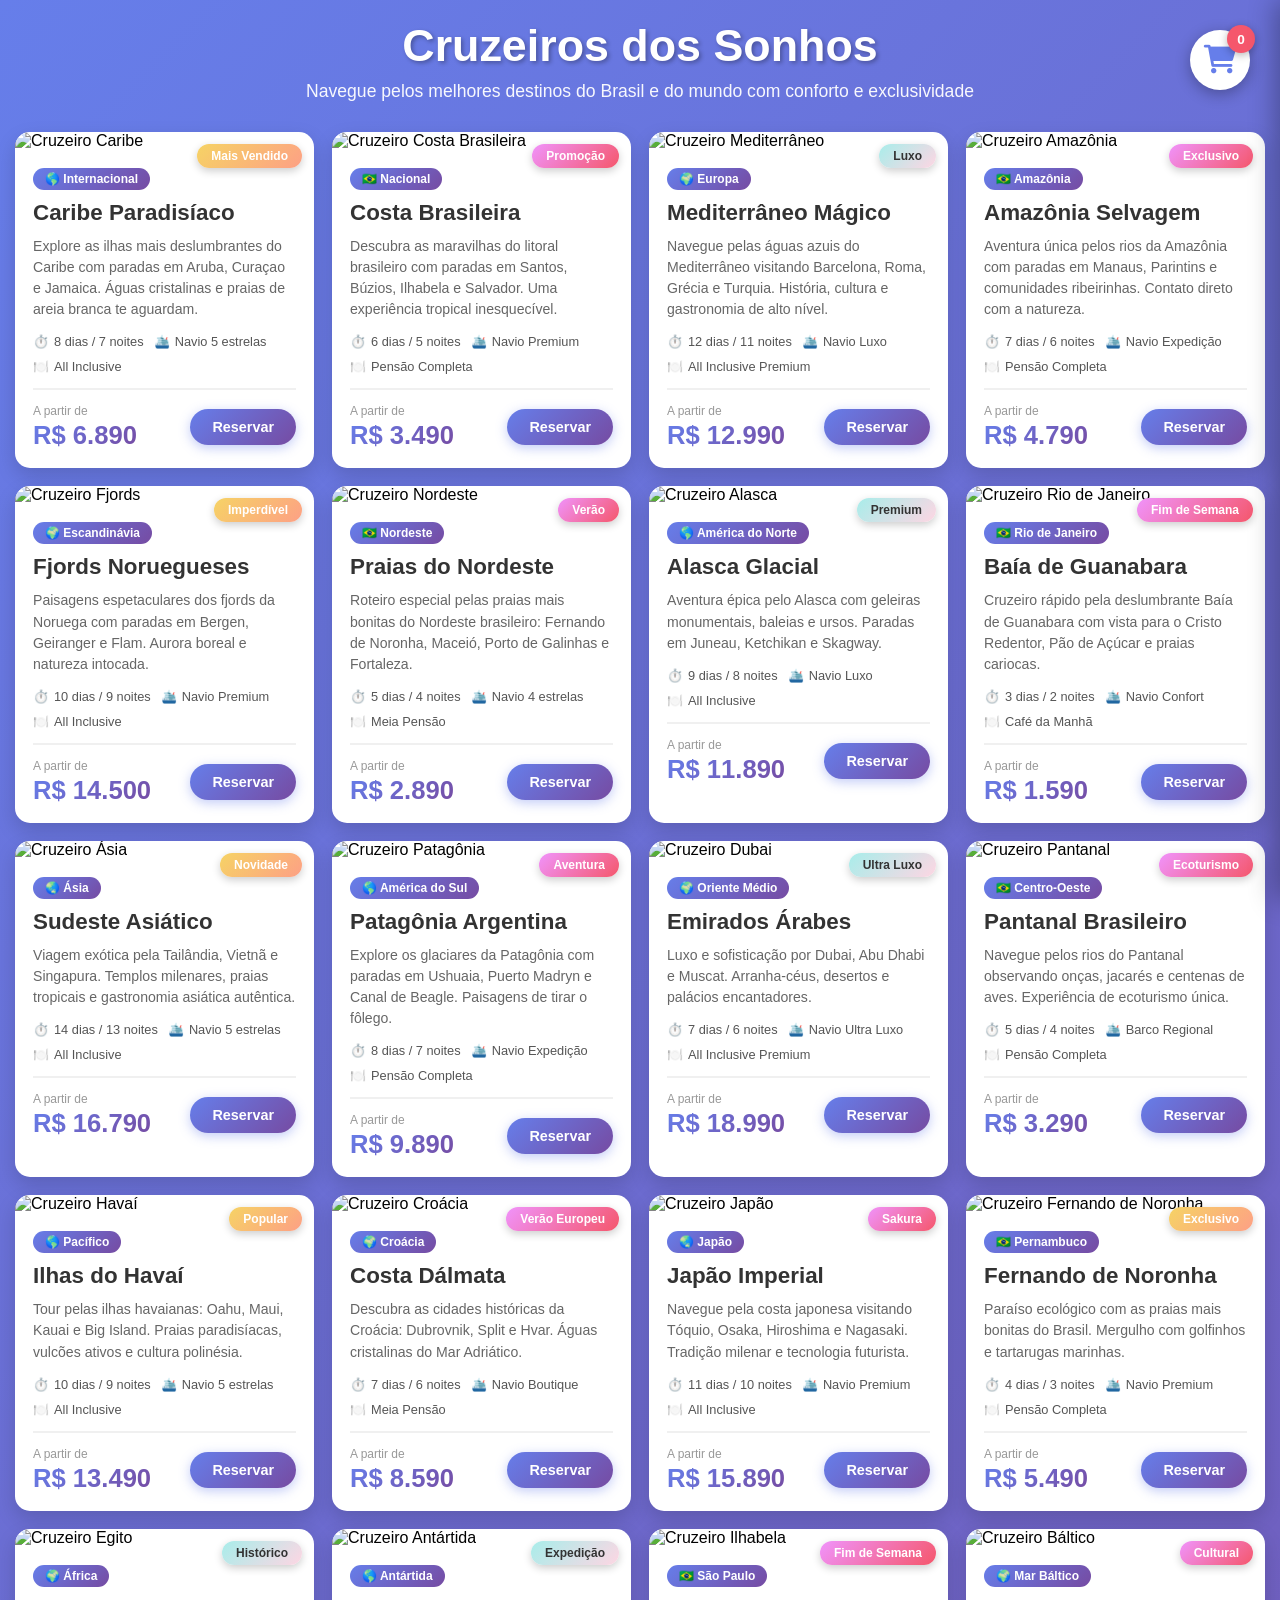
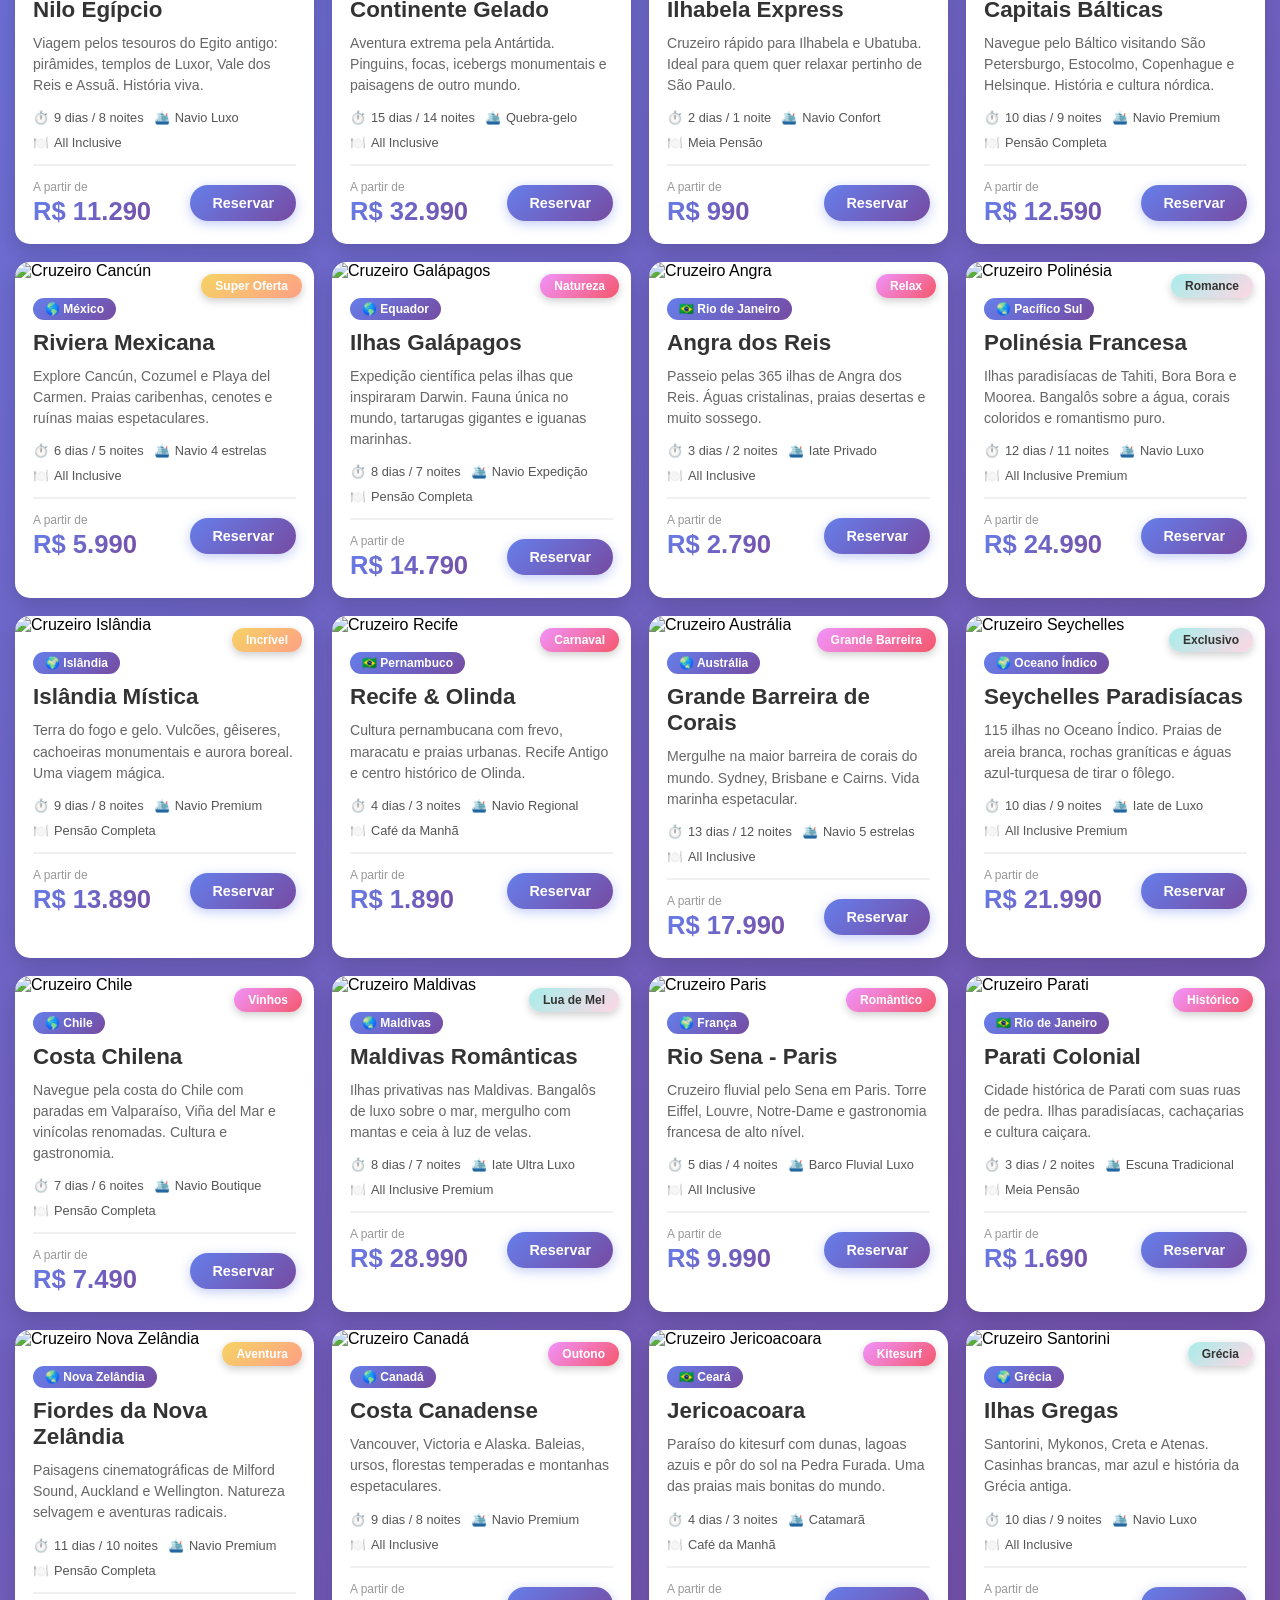
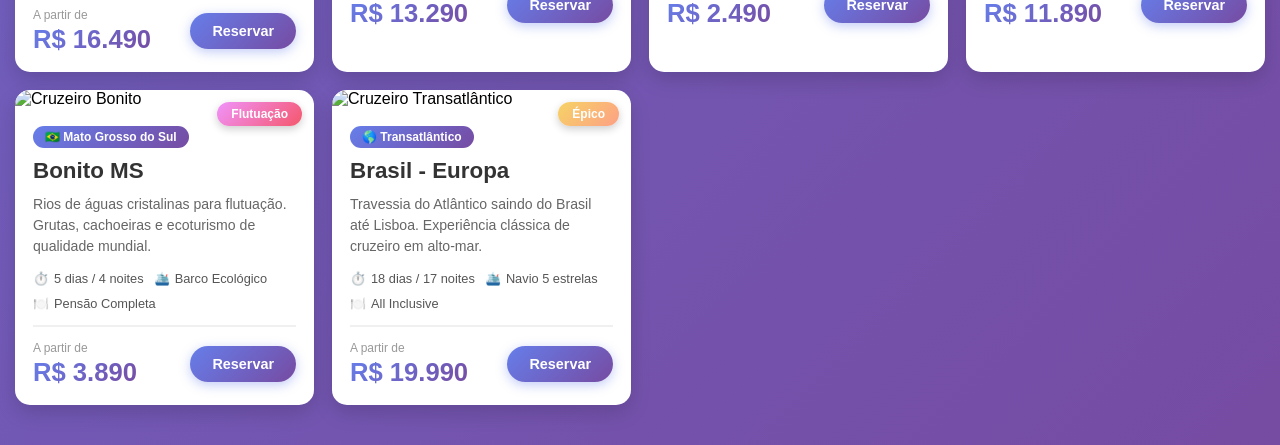
==== cruzeiros.html @ fc92c453 "sub-alguns ajustes" ====
<!DOCTYPE html>
<html lang="pt-br">
<head>
    <meta charset="UTF-8">
    <meta name="viewport" content="width=device-width, initial-scale=1.0">
    <title>Cruzeiros Translatur - Pacotes Turísticos</title>
    <link rel="stylesheet" href="https://cdnjs.cloudflare.com/ajax/libs/font-awesome/6.0.0/css/all.min.css">
    <style>
        * {
            margin: 0;
            padding: 0;
            box-sizing: border-box;
        }

        body {
            font-family: 'Segoe UI', Tahoma, Geneva, Verdana, sans-serif;
            background: linear-gradient(135deg, #667eea 0%, #764ba2 100%);
            min-height: 100vh;
            padding: 20px 15px;
        }

        .container {
            max-width: 1400px;
            margin: 0 auto;
        }

        .cart-button {
            position: fixed;
            top: 30px;
            right: 30px;
            background: white;
            width: 60px;
            height: 60px;
            border-radius: 50%;
            display: flex;
            align-items: center;
            justify-content: center;
            cursor: pointer;
            box-shadow: 0 4px 15px rgba(0,0,0,0.3);
            z-index: 1000;
            transition: transform 0.3s ease, box-shadow 0.3s ease;
        }

        .cart-button:hover {
            transform: scale(1.1);
            box-shadow: 0 6px 20px rgba(0,0,0,0.4);
        }

        .cart-button i {
            font-size: 1.8em;
            color: #667eea;
        }

        .cart-count {
            position: absolute;
            top: -5px;
            right: -5px;
            background: #f5576c;
            color: white;
            width: 28px;
            height: 28px;
            border-radius: 50%;
            display: flex;
            align-items: center;
            justify-content: center;
            font-size: 0.85em;
            font-weight: bold;
            box-shadow: 0 2px 8px rgba(0,0,0,0.3);
        }

        .cart-sidebar {
            position: fixed;
            top: 0;
            right: -450px;
            width: 450px;
            height: 100vh;
            background: white;
            box-shadow: -5px 0 25px rgba(0,0,0,0.3);
            z-index: 1001;
            transition: right 0.4s ease;
            display: flex;
            flex-direction: column;
        }

        .cart-sidebar.active {
            right: 0;
        }

        .cart-header {
            padding: 25px;
            background: linear-gradient(135deg, #667eea 0%, #764ba2 100%);
            color: white;
            display: flex;
            justify-content: space-between;
            align-items: center;
        }

        .cart-header h2 {
            font-size: 1.6em;
        }

        .cart-close {
            background: transparent;
            border: none;
            color: white;
            font-size: 1.8em;
            cursor: pointer;
            transition: transform 0.3s ease;
        }

        .cart-close:hover {
            transform: rotate(90deg);
        }

        .cart-items {
            flex: 1;
            overflow-y: auto;
            padding: 20px;
        }

        .cart-item {
            background: #f8f9fa;
            border-radius: 12px;
            padding: 15px;
            margin-bottom: 15px;
            display: flex;
            gap: 15px;
            position: relative;
        }

        .cart-item-image {
            width: 100px;
            height: 80px;
            border-radius: 8px;
            object-fit: cover;
        }

        .cart-item-info {
            flex: 1;
        }

        .cart-item-title {
            font-size: 1.1em;
            font-weight: 600;
            color: #333;
            margin-bottom: 8px;
        }

        .cart-item-destination {
            font-size: 0.85em;
            color: #667eea;
            margin-bottom: 5px;
        }

        .cart-item-price {
            font-size: 1.2em;
            font-weight: 700;
            color: #667eea;
        }

        .cart-item-remove {
            background: #f5576c;
            border: none;
            color: white;
            width: 36px;
            height: 36px;
            border-radius: 8px;
            cursor: pointer;
            display: flex;
            align-items: center;
            justify-content: center;
            transition: background 0.3s ease;
        }

        .cart-item-remove:hover {
            background: #d43f54;
        }

        .cart-item-remove i {
            font-size: 1.1em;
        }

        .cart-empty {
            text-align: center;
            padding: 60px 20px;
            color: #999;
        }

        .cart-empty i {
            font-size: 4em;
            margin-bottom: 20px;
            color: #ddd;
        }

        .cart-empty p {
            font-size: 1.1em;
        }

        .cart-footer {
            padding: 20px 25px;
            border-top: 2px solid #f0f0f0;
            background: white;
        }

        .cart-total {
            display: flex;
            justify-content: space-between;
            align-items: center;
            margin-bottom: 15px;
            font-size: 1.3em;
        }

        .cart-total-label {
            font-weight: 600;
            color: #333;
        }

        .cart-total-value {
            font-weight: 700;
            color: #667eea;
            font-size: 1.4em;
        }

        .cart-checkout {
            width: 100%;
            background: linear-gradient(135deg, #667eea 0%, #764ba2 100%);
            color: white;
            border: none;
            padding: 15px;
            border-radius: 10px;
            font-size: 1.1em;
            font-weight: 600;
            cursor: pointer;
            transition: transform 0.3s ease, box-shadow 0.3s ease;
        }

        .cart-checkout:hover {
            transform: translateY(-2px);
            box-shadow: 0 6px 20px rgba(102, 126, 234, 0.5);
        }

        .cart-overlay {
            position: fixed;
            top: 0;
            left: 0;
            width: 100%;
            height: 100%;
            background: rgba(0,0,0,0.5);
            z-index: 999;
            display: none;
        }

        .cart-overlay.active {
            display: block;
        }

        .header {
            text-align: center;
            color: white;
            margin-bottom: 30px;
        }

        .header h1 {
            font-size: 2.8em;
            margin-bottom: 10px;
            text-shadow: 2px 2px 4px rgba(0,0,0,0.3);
        }

        .header p {
            font-size: 1.1em;
            opacity: 0.95;
        }

        .packages-grid {
            display: grid;
            grid-template-columns: repeat(auto-fit, minmax(280px, 1fr));
            gap: 18px;
            margin-bottom: 20px;
        }

        .package-card {
            background: white;
            border-radius: 15px;
            overflow: hidden;
            box-shadow: 0 8px 20px rgba(0,0,0,0.15);
            transition: transform 0.4s ease, box-shadow 0.4s ease;
            cursor: pointer;
        }

        .package-card:hover {
            transform: translateY(-8px);
            box-shadow: 0 12px 30px rgba(0,0,0,0.25);
        }

        .package-image {
            width: 100%;
            height: 180px;
            object-fit: cover;
            position: relative;
        }

        .package-badge {
            position: absolute;
            top: 12px;
            right: 12px;
            background: linear-gradient(135deg, #f093fb 0%, #f5576c 100%);
            color: white;
            padding: 5px 14px;
            border-radius: 20px;
            font-weight: bold;
            font-size: 0.75em;
            box-shadow: 0 3px 8px rgba(0,0,0,0.2);
        }

        .package-content {
            padding: 18px;
        }

        .package-destination {
            display: inline-block;
            background: linear-gradient(135deg, #667eea 0%, #764ba2 100%);
            color: white;
            padding: 4px 12px;
            border-radius: 15px;
            font-size: 0.75em;
            font-weight: 600;
            margin-bottom: 10px;
        }

        .package-title {
            font-size: 1.4em;
            color: #333;
            margin-bottom: 10px;
            font-weight: 700;
        }

        .package-description {
            color: #666;
            line-height: 1.5;
            margin-bottom: 14px;
            font-size: 0.88em;
        }

        .package-details {
            display: flex;
            gap: 10px;
            margin-bottom: 14px;
            flex-wrap: wrap;
        }

        .detail-item {
            display: flex;
            align-items: center;
            gap: 5px;
            color: #555;
            font-size: 0.8em;
        }

        .detail-icon {
            width: 16px;
            height: 16px;
            color: #667eea;
        }

        .package-footer {
            display: flex;
            justify-content: space-between;
            align-items: center;
            padding-top: 14px;
            border-top: 2px solid #f0f0f0;
        }

        .package-price {
            display: flex;
            flex-direction: column;
        }

        .price-label {
            font-size: 0.75em;
            color: #999;
            margin-bottom: 3px;
        }

        .price-value {
            font-size: 1.6em;
            font-weight: 700;
            background: linear-gradient(135deg, #667eea 0%, #764ba2 100%);
            -webkit-background-clip: text;
            -webkit-text-fill-color: transparent;
            background-clip: text;
        }

        .btn-reserve {
            background: linear-gradient(135deg, #667eea 0%, #764ba2 100%);
            color: white;
            padding: 10px 22px;
            border: none;
            border-radius: 25px;
            font-size: 0.9em;
            font-weight: 600;
            cursor: pointer;
            transition: transform 0.3s ease, box-shadow 0.3s ease;
            box-shadow: 0 3px 12px rgba(102, 126, 234, 0.4);
        }

        .btn-reserve:hover {
            transform: scale(1.05);
            box-shadow: 0 5px 18px rgba(102, 126, 234, 0.6);
        }

        .featured-badge {
            background: linear-gradient(135deg, #f6d365 0%, #fda085 100%);
        }

        .luxury-badge {
            background: linear-gradient(135deg, #a8edea 0%, #fed6e3 100%);
            color: #333;
        }

        @media (max-width: 768px) {
            .header h1 {
                font-size: 2.5em;
            }

            .packages-grid {
                grid-template-columns: 1fr;
            }

            .package-title {
                font-size: 1.5em;
            }

            .cart-button {
                width: 50px;
                height: 50px;
                top: 20px;
                right: 20px;
            }

            .cart-button i {
                font-size: 1.5em;
            }

            .cart-count {
                width: 24px;
                height: 24px;
                font-size: 0.75em;
            }

            .cart-sidebar {
                width: 100%;
                right: -100%;
            }
        }
    </style>
</head>
<body>
    <div class="cart-overlay" id="cartOverlay"></div>

    <div class="cart-button" id="cartButton">
        <i class="fas fa-shopping-cart"></i>
        <span class="cart-count" id="cartCount">0</span>
    </div>

    <div class="cart-sidebar" id="cartSidebar">
        <div class="cart-header">
            <h2>Meu Carrinho</h2>
            <button class="cart-close" id="cartClose">
                <i class="fas fa-times"></i>
            </button>
        </div>
        <div class="cart-items" id="cartItems">
            <div class="cart-empty">
                <i class="fas fa-shopping-cart"></i>
                <p>Seu carrinho está vazio</p>
            </div>
        </div>
        <div class="cart-footer" id="cartFooter" style="display: none;">
            <div class="cart-total">
                <span class="cart-total-label">Total:</span>
                <span class="cart-total-value" id="cartTotal">R$ 0,00</span>
            </div>
            <button class="cart-checkout">Finalizar Reserva</button>
        </div>
    </div>

    <div class="container">
        <div class="header">
            <h1>Cruzeiros dos Sonhos</h1>
            <p>Navegue pelos melhores destinos do Brasil e do mundo com conforto e exclusividade</p>
        </div>

        <div class="packages-grid" id="packagesGrid">
            <div class="package-card">
                <div style="position: relative;">
                    <img src="https://images.unsplash.com/photo-1544551763-46a013bb70d5?w=800&h=600&fit=crop&q=80" alt="Cruzeiro Caribe" class="package-image">
                    <span class="package-badge featured-badge">Mais Vendido</span>
                </div>
                <div class="package-content">
                    <span class="package-destination">🌎 Internacional</span>
                    <h3 class="package-title">Caribe Paradisíaco</h3>
                    <p class="package-description">Explore as ilhas mais deslumbrantes do Caribe com paradas em Aruba, Curaçao e Jamaica. Águas cristalinas e praias de areia branca te aguardam.</p>
                    <div class="package-details">
                        <div class="detail-item">
                            <span>⏱️</span>
                            <span>8 dias / 7 noites</span>
                        </div>
                        <div class="detail-item">
                            <span>🛳️</span>
                            <span>Navio 5 estrelas</span>
                        </div>
                        <div class="detail-item">
                            <span>🍽️</span>
                            <span>All Inclusive</span>
                        </div>
                    </div>
                    <div class="package-footer">
                        <div class="package-price">
                            <span class="price-label">A partir de</span>
                            <span class="price-value">R$ 6.890</span>
                        </div>
                        <button class="btn-reserve" data-title="Caribe Paradisíaco" data-destination="🌎 Internacional" data-price="6890" data-image="https://images.unsplash.com/photo-1544551763-46a013bb70d5?w=800&h=600&fit=crop&q=80">Reservar</button>
                    </div>
                </div>
            </div>

            <div class="package-card">
                <div style="position: relative;">
                    <img src="https://images.unsplash.com/photo-1483683804023-6ccdb62f86ef?w=800&h=600&fit=crop&q=80" alt="Cruzeiro Costa Brasileira" class="package-image">
                    <span class="package-badge">Promoção</span>
                </div>
                <div class="package-content">
                    <span class="package-destination">🇧🇷 Nacional</span>
                    <h3 class="package-title">Costa Brasileira</h3>
                    <p class="package-description">Descubra as maravilhas do litoral brasileiro com paradas em Santos, Búzios, Ilhabela e Salvador. Uma experiência tropical inesquecível.</p>
                    <div class="package-details">
                        <div class="detail-item">
                            <span>⏱️</span>
                            <span>6 dias / 5 noites</span>
                        </div>
                        <div class="detail-item">
                            <span>🛳️</span>
                            <span>Navio Premium</span>
                        </div>
                        <div class="detail-item">
                            <span>🍽️</span>
                            <span>Pensão Completa</span>
                        </div>
                    </div>
                    <div class="package-footer">
                        <div class="package-price">
                            <span class="price-label">A partir de</span>
                            <span class="price-value">R$ 3.490</span>
                        </div>
                        <button class="btn-reserve" data-title="Caribe Paradisíaco" data-destination="🌎 Internacional" data-price="6890" data-image="https://images.unsplash.com/photo-1544551763-46a013bb70d5?w=800&h=600&fit=crop&q=80">Reservar</button>
                    </div>
                </div>
            </div>

            <div class="package-card">
                <div style="position: relative;">
                    <img src="https://images.unsplash.com/photo-1530521954074-e64f6810b32d?w=800&h=600&fit=crop&q=80" alt="Cruzeiro Mediterrâneo" class="package-image">
                    <span class="package-badge luxury-badge">Luxo</span>
                </div>
                <div class="package-content">
                    <span class="package-destination">🌍 Europa</span>
                    <h3 class="package-title">Mediterrâneo Mágico</h3>
                    <p class="package-description">Navegue pelas águas azuis do Mediterrâneo visitando Barcelona, Roma, Grécia e Turquia. História, cultura e gastronomia de alto nível.</p>
                    <div class="package-details">
                        <div class="detail-item">
                            <span>⏱️</span>
                            <span>12 dias / 11 noites</span>
                        </div>
                        <div class="detail-item">
                            <span>🛳️</span>
                            <span>Navio Luxo</span>
                        </div>
                        <div class="detail-item">
                            <span>🍽️</span>
                            <span>All Inclusive Premium</span>
                        </div>
                    </div>
                    <div class="package-footer">
                        <div class="package-price">
                            <span class="price-label">A partir de</span>
                            <span class="price-value">R$ 12.990</span>
                        </div>
                        <button class="btn-reserve" data-title="Caribe Paradisíaco" data-destination="🌎 Internacional" data-price="6890" data-image="https://images.unsplash.com/photo-1544551763-46a013bb70d5?w=800&h=600&fit=crop&q=80">Reservar</button>
                    </div>
                </div>
            </div>

            <div class="package-card">
                <div style="position: relative;">
                    <img src="https://images.unsplash.com/photo-1516026672322-bc52d61a55d5?w=800&h=600&fit=crop&q=80" alt="Cruzeiro Amazônia" class="package-image">
                    <span class="package-badge">Exclusivo</span>
                </div>
                <div class="package-content">
                    <span class="package-destination">🇧🇷 Amazônia</span>
                    <h3 class="package-title">Amazônia Selvagem</h3>
                    <p class="package-description">Aventura única pelos rios da Amazônia com paradas em Manaus, Parintins e comunidades ribeirinhas. Contato direto com a natureza.</p>
                    <div class="package-details">
                        <div class="detail-item">
                            <span>⏱️</span>
                            <span>7 dias / 6 noites</span>
                        </div>
                        <div class="detail-item">
                            <span>🛳️</span>
                            <span>Navio Expedição</span>
                        </div>
                        <div class="detail-item">
                            <span>🍽️</span>
                            <span>Pensão Completa</span>
                        </div>
                    </div>
                    <div class="package-footer">
                        <div class="package-price">
                            <span class="price-label">A partir de</span>
                            <span class="price-value">R$ 4.790</span>
                        </div>
                        <button class="btn-reserve" data-title="Caribe Paradisíaco" data-destination="🌎 Internacional" data-price="6890" data-image="https://images.unsplash.com/photo-1544551763-46a013bb70d5?w=800&h=600&fit=crop&q=80">Reservar</button>
                    </div>
                </div>
            </div>

            <div class="package-card">
                <div style="position: relative;">
                    <img src="https://images.unsplash.com/photo-1513519107127-1bed33748e4c?w=800&h=600&fit=crop&q=80" alt="Cruzeiro Fjords" class="package-image">
                    <span class="package-badge featured-badge">Imperdível</span>
                </div>
                <div class="package-content">
                    <span class="package-destination">🌍 Escandinávia</span>
                    <h3 class="package-title">Fjords Noruegueses</h3>
                    <p class="package-description">Paisagens espetaculares dos fjords da Noruega com paradas em Bergen, Geiranger e Flam. Aurora boreal e natureza intocada.</p>
                    <div class="package-details">
                        <div class="detail-item">
                            <span>⏱️</span>
                            <span>10 dias / 9 noites</span>
                        </div>
                        <div class="detail-item">
                            <span>🛳️</span>
                            <span>Navio Premium</span>
                        </div>
                        <div class="detail-item">
                            <span>🍽️</span>
                            <span>All Inclusive</span>
                        </div>
                    </div>
                    <div class="package-footer">
                        <div class="package-price">
                            <span class="price-label">A partir de</span>
                            <span class="price-value">R$ 14.500</span>
                        </div>
                        <button class="btn-reserve" data-title="Caribe Paradisíaco" data-destination="🌎 Internacional" data-price="6890" data-image="https://images.unsplash.com/photo-1544551763-46a013bb70d5?w=800&h=600&fit=crop&q=80">Reservar</button>
                    </div>
                </div>
            </div>

            <div class="package-card">
                <div style="position: relative;">
                    <img src="https://images.unsplash.com/photo-1559827260-dc66d52bef19?w=800&h=600&fit=crop&q=80" alt="Cruzeiro Nordeste" class="package-image">
                    <span class="package-badge">Verão</span>
                </div>
                <div class="package-content">
                    <span class="package-destination">🇧🇷 Nordeste</span>
                    <h3 class="package-title">Praias do Nordeste</h3>
                    <p class="package-description">Roteiro especial pelas praias mais bonitas do Nordeste brasileiro: Fernando de Noronha, Maceió, Porto de Galinhas e Fortaleza.</p>
                    <div class="package-details">
                        <div class="detail-item">
                            <span>⏱️</span>
                            <span>5 dias / 4 noites</span>
                        </div>
                        <div class="detail-item">
                            <span>🛳️</span>
                            <span>Navio 4 estrelas</span>
                        </div>
                        <div class="detail-item">
                            <span>🍽️</span>
                            <span>Meia Pensão</span>
                        </div>
                    </div>
                    <div class="package-footer">
                        <div class="package-price">
                            <span class="price-label">A partir de</span>
                            <span class="price-value">R$ 2.890</span>
                        </div>
                        <button class="btn-reserve" data-title="Caribe Paradisíaco" data-destination="🌎 Internacional" data-price="6890" data-image="https://images.unsplash.com/photo-1544551763-46a013bb70d5?w=800&h=600&fit=crop&q=80">Reservar</button>
                    </div>
                </div>
            </div>

            <div class="package-card">
                <div style="position: relative;">
                    <img src="https://images.unsplash.com/photo-1506905925346-21bda4d32df4?w=800&h=600&fit=crop&q=80" alt="Cruzeiro Alasca" class="package-image">
                    <span class="package-badge luxury-badge">Premium</span>
                </div>
                <div class="package-content">
                    <span class="package-destination">🌎 América do Norte</span>
                    <h3 class="package-title">Alasca Glacial</h3>
                    <p class="package-description">Aventura épica pelo Alasca com geleiras monumentais, baleias e ursos. Paradas em Juneau, Ketchikan e Skagway.</p>
                    <div class="package-details">
                        <div class="detail-item">
                            <span>⏱️</span>
                            <span>9 dias / 8 noites</span>
                        </div>
                        <div class="detail-item">
                            <span>🛳️</span>
                            <span>Navio Luxo</span>
                        </div>
                        <div class="detail-item">
                            <span>🍽️</span>
                            <span>All Inclusive</span>
                        </div>
                    </div>
                    <div class="package-footer">
                        <div class="package-price">
                            <span class="price-label">A partir de</span>
                            <span class="price-value">R$ 11.890</span>
                        </div>
                        <button class="btn-reserve" data-title="Caribe Paradisíaco" data-destination="🌎 Internacional" data-price="6890" data-image="https://images.unsplash.com/photo-1544551763-46a013bb70d5?w=800&h=600&fit=crop&q=80">Reservar</button>
                    </div>
                </div>
            </div>

            <div class="package-card">
                <div style="position: relative;">
                    <img src="https://images.unsplash.com/photo-1483729558449-99ef09a8c325?w=800&h=600&fit=crop&q=80" alt="Cruzeiro Rio de Janeiro" class="package-image">
                    <span class="package-badge">Fim de Semana</span>
                </div>
                <div class="package-content">
                    <span class="package-destination">🇧🇷 Rio de Janeiro</span>
                    <h3 class="package-title">Baía de Guanabara</h3>
                    <p class="package-description">Cruzeiro rápido pela deslumbrante Baía de Guanabara com vista para o Cristo Redentor, Pão de Açúcar e praias cariocas.</p>
                    <div class="package-details">
                        <div class="detail-item">
                            <span>⏱️</span>
                            <span>3 dias / 2 noites</span>
                        </div>
                        <div class="detail-item">
                            <span>🛳️</span>
                            <span>Navio Confort</span>
                        </div>
                        <div class="detail-item">
                            <span>🍽️</span>
                            <span>Café da Manhã</span>
                        </div>
                    </div>
                    <div class="package-footer">
                        <div class="package-price">
                            <span class="price-label">A partir de</span>
                            <span class="price-value">R$ 1.590</span>
                        </div>
                        <button class="btn-reserve" data-title="Caribe Paradisíaco" data-destination="🌎 Internacional" data-price="6890" data-image="https://images.unsplash.com/photo-1544551763-46a013bb70d5?w=800&h=600&fit=crop&q=80">Reservar</button>
                    </div>
                </div>
            </div>

            <div class="package-card">
                <div style="position: relative;">
                    <img src="https://images.unsplash.com/photo-1552465011-b4e21bf6e79a?w=800&h=600&fit=crop&q=80" alt="Cruzeiro Ásia" class="package-image">
                    <span class="package-badge featured-badge">Novidade</span>
                </div>
                <div class="package-content">
                    <span class="package-destination">🌏 Ásia</span>
                    <h3 class="package-title">Sudeste Asiático</h3>
                    <p class="package-description">Viagem exótica pela Tailândia, Vietnã e Singapura. Templos milenares, praias tropicais e gastronomia asiática autêntica.</p>
                    <div class="package-details">
                        <div class="detail-item">
                            <span>⏱️</span>
                            <span>14 dias / 13 noites</span>
                        </div>
                        <div class="detail-item">
                            <span>🛳️</span>
                            <span>Navio 5 estrelas</span>
                        </div>
                        <div class="detail-item">
                            <span>🍽️</span>
                            <span>All Inclusive</span>
                        </div>
                    </div>
                    <div class="package-footer">
                        <div class="package-price">
                            <span class="price-label">A partir de</span>
                            <span class="price-value">R$ 16.790</span>
                        </div>
                        <button class="btn-reserve" data-title="Caribe Paradisíaco" data-destination="🌎 Internacional" data-price="6890" data-image="https://images.unsplash.com/photo-1544551763-46a013bb70d5?w=800&h=600&fit=crop&q=80">Reservar</button>
                    </div>
                </div>
            </div>

            <div class="package-card">
                <div style="position: relative;">
                    <img src="https://images.unsplash.com/photo-1506905925346-21bda4d32df4?w=800&h=600&fit=crop&q=80" alt="Cruzeiro Patagônia" class="package-image">
                    <span class="package-badge">Aventura</span>
                </div>
                <div class="package-content">
                    <span class="package-destination">🌎 América do Sul</span>
                    <h3 class="package-title">Patagônia Argentina</h3>
                    <p class="package-description">Explore os glaciares da Patagônia com paradas em Ushuaia, Puerto Madryn e Canal de Beagle. Paisagens de tirar o fôlego.</p>
                    <div class="package-details">
                        <div class="detail-item">
                            <span>⏱️</span>
                            <span>8 dias / 7 noites</span>
                        </div>
                        <div class="detail-item">
                            <span>🛳️</span>
                            <span>Navio Expedição</span>
                        </div>
                        <div class="detail-item">
                            <span>🍽️</span>
                            <span>Pensão Completa</span>
                        </div>
                    </div>
                    <div class="package-footer">
                        <div class="package-price">
                            <span class="price-label">A partir de</span>
                            <span class="price-value">R$ 9.890</span>
                        </div>
                        <button class="btn-reserve" data-title="Caribe Paradisíaco" data-destination="🌎 Internacional" data-price="6890" data-image="https://images.unsplash.com/photo-1544551763-46a013bb70d5?w=800&h=600&fit=crop&q=80">Reservar</button>
                    </div>
                </div>
            </div>

            <div class="package-card">
                <div style="position: relative;">
                    <img src="https://images.unsplash.com/photo-1566073771259-6a8506099945?w=800&h=600&fit=crop&q=80" alt="Cruzeiro Dubai" class="package-image">
                    <span class="package-badge luxury-badge">Ultra Luxo</span>
                </div>
                <div class="package-content">
                    <span class="package-destination">🌍 Oriente Médio</span>
                    <h3 class="package-title">Emirados Árabes</h3>
                    <p class="package-description">Luxo e sofisticação por Dubai, Abu Dhabi e Muscat. Arranha-céus, desertos e palácios encantadores.</p>
                    <div class="package-details">
                        <div class="detail-item">
                            <span>⏱️</span>
                            <span>7 dias / 6 noites</span>
                        </div>
                        <div class="detail-item">
                            <span>🛳️</span>
                            <span>Navio Ultra Luxo</span>
                        </div>
                        <div class="detail-item">
                            <span>🍽️</span>
                            <span>All Inclusive Premium</span>
                        </div>
                    </div>
                    <div class="package-footer">
                        <div class="package-price">
                            <span class="price-label">A partir de</span>
                            <span class="price-value">R$ 18.990</span>
                        </div>
                        <button class="btn-reserve" data-title="Caribe Paradisíaco" data-destination="🌎 Internacional" data-price="6890" data-image="https://images.unsplash.com/photo-1544551763-46a013bb70d5?w=800&h=600&fit=crop&q=80">Reservar</button>
                    </div>
                </div>
            </div>

            <div class="package-card">
                <div style="position: relative;">
                    <img src="https://images.unsplash.com/photo-1551244072-5d12893278ab?w=800&h=600&fit=crop&q=80" alt="Cruzeiro Pantanal" class="package-image">
                    <span class="package-badge">Ecoturismo</span>
                </div>
                <div class="package-content">
                    <span class="package-destination">🇧🇷 Centro-Oeste</span>
                    <h3 class="package-title">Pantanal Brasileiro</h3>
                    <p class="package-description">Navegue pelos rios do Pantanal observando onças, jacarés e centenas de aves. Experiência de ecoturismo única.</p>
                    <div class="package-details">
                        <div class="detail-item">
                            <span>⏱️</span>
                            <span>5 dias / 4 noites</span>
                        </div>
                        <div class="detail-item">
                            <span>🛳️</span>
                            <span>Barco Regional</span>
                        </div>
                        <div class="detail-item">
                            <span>🍽️</span>
                            <span>Pensão Completa</span>
                        </div>
                    </div>
                    <div class="package-footer">
                        <div class="package-price">
                            <span class="price-label">A partir de</span>
                            <span class="price-value">R$ 3.290</span>
                        </div>
                        <button class="btn-reserve" data-title="Caribe Paradisíaco" data-destination="🌎 Internacional" data-price="6890" data-image="https://images.unsplash.com/photo-1544551763-46a013bb70d5?w=800&h=600&fit=crop&q=80">Reservar</button>
                    </div>
                </div>
            </div>

            <div class="package-card">
                <div style="position: relative;">
                    <img src="https://images.unsplash.com/photo-1539635278303-d4002c07eae3?w=800&h=600&fit=crop&q=80" alt="Cruzeiro Havaí" class="package-image">
                    <span class="package-badge featured-badge">Popular</span>
                </div>
                <div class="package-content">
                    <span class="package-destination">🌎 Pacífico</span>
                    <h3 class="package-title">Ilhas do Havaí</h3>
                    <p class="package-description">Tour pelas ilhas havaianas: Oahu, Maui, Kauai e Big Island. Praias paradisíacas, vulcões ativos e cultura polinésia.</p>
                    <div class="package-details">
                        <div class="detail-item">
                            <span>⏱️</span>
                            <span>10 dias / 9 noites</span>
                        </div>
                        <div class="detail-item">
                            <span>🛳️</span>
                            <span>Navio 5 estrelas</span>
                        </div>
                        <div class="detail-item">
                            <span>🍽️</span>
                            <span>All Inclusive</span>
                        </div>
                    </div>
                    <div class="package-footer">
                        <div class="package-price">
                            <span class="price-label">A partir de</span>
                            <span class="price-value">R$ 13.490</span>
                        </div>
                        <button class="btn-reserve" data-title="Caribe Paradisíaco" data-destination="🌎 Internacional" data-price="6890" data-image="https://images.unsplash.com/photo-1544551763-46a013bb70d5?w=800&h=600&fit=crop&q=80">Reservar</button>
                    </div>
                </div>
            </div>

            <div class="package-card">
                <div style="position: relative;">
                    <img src="https://images.unsplash.com/photo-1549144511-f099e773c147?w=800&h=600&fit=crop&q=80" alt="Cruzeiro Croácia" class="package-image">
                    <span class="package-badge">Verão Europeu</span>
                </div>
                <div class="package-content">
                    <span class="package-destination">🌍 Croácia</span>
                    <h3 class="package-title">Costa Dálmata</h3>
                    <p class="package-description">Descubra as cidades históricas da Croácia: Dubrovnik, Split e Hvar. Águas cristalinas do Mar Adriático.</p>
                    <div class="package-details">
                        <div class="detail-item">
                            <span>⏱️</span>
                            <span>7 dias / 6 noites</span>
                        </div>
                        <div class="detail-item">
                            <span>🛳️</span>
                            <span>Navio Boutique</span>
                        </div>
                        <div class="detail-item">
                            <span>🍽️</span>
                            <span>Meia Pensão</span>
                        </div>
                    </div>
                    <div class="package-footer">
                        <div class="package-price">
                            <span class="price-label">A partir de</span>
                            <span class="price-value">R$ 8.590</span>
                        </div>
                        <button class="btn-reserve" data-title="Caribe Paradisíaco" data-destination="🌎 Internacional" data-price="6890" data-image="https://images.unsplash.com/photo-1544551763-46a013bb70d5?w=800&h=600&fit=crop&q=80">Reservar</button>
                    </div>
                </div>
            </div>

            <div class="package-card">
                <div style="position: relative;">
                    <img src="https://images.unsplash.com/photo-1580655653885-65763b2597d0?w=800&h=600&fit=crop&q=80" alt="Cruzeiro Japão" class="package-image">
                    <span class="package-badge">Sakura</span>
                </div>
                <div class="package-content">
                    <span class="package-destination">🌏 Japão</span>
                    <h3 class="package-title">Japão Imperial</h3>
                    <p class="package-description">Navegue pela costa japonesa visitando Tóquio, Osaka, Hiroshima e Nagasaki. Tradição milenar e tecnologia futurista.</p>
                    <div class="package-details">
                        <div class="detail-item">
                            <span>⏱️</span>
                            <span>11 dias / 10 noites</span>
                        </div>
                        <div class="detail-item">
                            <span>🛳️</span>
                            <span>Navio Premium</span>
                        </div>
                        <div class="detail-item">
                            <span>🍽️</span>
                            <span>All Inclusive</span>
                        </div>
                    </div>
                    <div class="package-footer">
                        <div class="package-price">
                            <span class="price-label">A partir de</span>
                            <span class="price-value">R$ 15.890</span>
                        </div>
                        <button class="btn-reserve" data-title="Caribe Paradisíaco" data-destination="🌎 Internacional" data-price="6890" data-image="https://images.unsplash.com/photo-1544551763-46a013bb70d5?w=800&h=600&fit=crop&q=80">Reservar</button>
                    </div>
                </div>
            </div>

            <div class="package-card">
                <div style="position: relative;">
                    <img src="https://images.unsplash.com/photo-1523482580672-f109ba8cb9be?w=800&h=600&fit=crop&q=80" alt="Cruzeiro Fernando de Noronha" class="package-image">
                    <span class="package-badge featured-badge">Exclusivo</span>
                </div>
                <div class="package-content">
                    <span class="package-destination">🇧🇷 Pernambuco</span>
                    <h3 class="package-title">Fernando de Noronha</h3>
                    <p class="package-description">Paraíso ecológico com as praias mais bonitas do Brasil. Mergulho com golfinhos e tartarugas marinhas.</p>
                    <div class="package-details">
                        <div class="detail-item">
                            <span>⏱️</span>
                            <span>4 dias / 3 noites</span>
                        </div>
                        <div class="detail-item">
                            <span>🛳️</span>
                            <span>Navio Premium</span>
                        </div>
                        <div class="detail-item">
                            <span>🍽️</span>
                            <span>Pensão Completa</span>
                        </div>
                    </div>
                    <div class="package-footer">
                        <div class="package-price">
                            <span class="price-label">A partir de</span>
                            <span class="price-value">R$ 5.490</span>
                        </div>
                        <button class="btn-reserve" data-title="Caribe Paradisíaco" data-destination="🌎 Internacional" data-price="6890" data-image="https://images.unsplash.com/photo-1544551763-46a013bb70d5?w=800&h=600&fit=crop&q=80">Reservar</button>
                    </div>
                </div>
            </div>

            <div class="package-card">
                <div style="position: relative;">
                    <img src="https://images.unsplash.com/photo-1512100356356-de1b84283e18?w=800&h=600&fit=crop&q=80" alt="Cruzeiro Egito" class="package-image">
                    <span class="package-badge luxury-badge">Histórico</span>
                </div>
                <div class="package-content">
                    <span class="package-destination">🌍 África</span>
                    <h3 class="package-title">Nilo Egípcio</h3>
                    <p class="package-description">Viagem pelos tesouros do Egito antigo: pirâmides, templos de Luxor, Vale dos Reis e Assuã. História viva.</p>
                    <div class="package-details">
                        <div class="detail-item">
                            <span>⏱️</span>
                            <span>9 dias / 8 noites</span>
                        </div>
                        <div class="detail-item">
                            <span>🛳️</span>
                            <span>Navio Luxo</span>
                        </div>
                        <div class="detail-item">
                            <span>🍽️</span>
                            <span>All Inclusive</span>
                        </div>
                    </div>
                    <div class="package-footer">
                        <div class="package-price">
                            <span class="price-label">A partir de</span>
                            <span class="price-value">R$ 11.290</span>
                        </div>
                        <button class="btn-reserve" data-title="Caribe Paradisíaco" data-destination="🌎 Internacional" data-price="6890" data-image="https://images.unsplash.com/photo-1544551763-46a013bb70d5?w=800&h=600&fit=crop&q=80">Reservar</button>
                    </div>
                </div>
            </div>

            <div class="package-card">
                <div style="position: relative;">
                    <img src="https://images.unsplash.com/photo-1506905925346-21bda4d32df4?w=800&h=600&fit=crop&q=80" alt="Cruzeiro Antártida" class="package-image">
                    <span class="package-badge luxury-badge">Expedição</span>
                </div>
                <div class="package-content">
                    <span class="package-destination">🌎 Antártida</span>
                    <h3 class="package-title">Continente Gelado</h3>
                    <p class="package-description">Aventura extrema pela Antártida. Pinguins, focas, icebergs monumentais e paisagens de outro mundo.</p>
                    <div class="package-details">
                        <div class="detail-item">
                            <span>⏱️</span>
                            <span>15 dias / 14 noites</span>
                        </div>
                        <div class="detail-item">
                            <span>🛳️</span>
                            <span>Quebra-gelo</span>
                        </div>
                        <div class="detail-item">
                            <span>🍽️</span>
                            <span>All Inclusive</span>
                        </div>
                    </div>
                    <div class="package-footer">
                        <div class="package-price">
                            <span class="price-label">A partir de</span>
                            <span class="price-value">R$ 32.990</span>
                        </div>
                        <button class="btn-reserve" data-title="Caribe Paradisíaco" data-destination="🌎 Internacional" data-price="6890" data-image="https://images.unsplash.com/photo-1544551763-46a013bb70d5?w=800&h=600&fit=crop&q=80">Reservar</button>
                    </div>
                </div>
            </div>

            <div class="package-card">
                <div style="position: relative;">
                    <img src="https://images.unsplash.com/photo-1552733407-5d5c46c3bb3b?w=800&h=600&fit=crop&q=80" alt="Cruzeiro Ilhabela" class="package-image">
                    <span class="package-badge">Fim de Semana</span>
                </div>
                <div class="package-content">
                    <span class="package-destination">🇧🇷 São Paulo</span>
                    <h3 class="package-title">Ilhabela Express</h3>
                    <p class="package-description">Cruzeiro rápido para Ilhabela e Ubatuba. Ideal para quem quer relaxar pertinho de São Paulo.</p>
                    <div class="package-details">
                        <div class="detail-item">
                            <span>⏱️</span>
                            <span>2 dias / 1 noite</span>
                        </div>
                        <div class="detail-item">
                            <span>🛳️</span>
                            <span>Navio Confort</span>
                        </div>
                        <div class="detail-item">
                            <span>🍽️</span>
                            <span>Meia Pensão</span>
                        </div>
                    </div>
                    <div class="package-footer">
                        <div class="package-price">
                            <span class="price-label">A partir de</span>
                            <span class="price-value">R$ 990</span>
                        </div>
                        <button class="btn-reserve" data-title="Caribe Paradisíaco" data-destination="🌎 Internacional" data-price="6890" data-image="https://images.unsplash.com/photo-1544551763-46a013bb70d5?w=800&h=600&fit=crop&q=80">Reservar</button>
                    </div>
                </div>
            </div>

            <div class="package-card">
                <div style="position: relative;">
                    <img src="https://images.unsplash.com/photo-1501594907352-04cda38ebc29?w=800&h=600&fit=crop&q=80" alt="Cruzeiro Báltico" class="package-image">
                    <span class="package-badge">Cultural</span>
                </div>
                <div class="package-content">
                    <span class="package-destination">🌍 Mar Báltico</span>
                    <h3 class="package-title">Capitais Bálticas</h3>
                    <p class="package-description">Navegue pelo Báltico visitando São Petersburgo, Estocolmo, Copenhague e Helsinque. História e cultura nórdica.</p>
                    <div class="package-details">
                        <div class="detail-item">
                            <span>⏱️</span>
                            <span>10 dias / 9 noites</span>
                        </div>
                        <div class="detail-item">
                            <span>🛳️</span>
                            <span>Navio Premium</span>
                        </div>
                        <div class="detail-item">
                            <span>🍽️</span>
                            <span>Pensão Completa</span>
                        </div>
                    </div>
                    <div class="package-footer">
                        <div class="package-price">
                            <span class="price-label">A partir de</span>
                            <span class="price-value">R$ 12.590</span>
                        </div>
                        <button class="btn-reserve" data-title="Caribe Paradisíaco" data-destination="🌎 Internacional" data-price="6890" data-image="https://images.unsplash.com/photo-1544551763-46a013bb70d5?w=800&h=600&fit=crop&q=80">Reservar</button>
                    </div>
                </div>
            </div>

            <div class="package-card">
                <div style="position: relative;">
                    <img src="https://images.unsplash.com/photo-1544551763-46a013bb70d5?w=800&h=600&fit=crop&q=80" alt="Cruzeiro Cancún" class="package-image">
                    <span class="package-badge featured-badge">Super Oferta</span>
                </div>
                <div class="package-content">
                    <span class="package-destination">🌎 México</span>
                    <h3 class="package-title">Riviera Mexicana</h3>
                    <p class="package-description">Explore Cancún, Cozumel e Playa del Carmen. Praias caribenhas, cenotes e ruínas maias espetaculares.</p>
                    <div class="package-details">
                        <div class="detail-item">
                            <span>⏱️</span>
                            <span>6 dias / 5 noites</span>
                        </div>
                        <div class="detail-item">
                            <span>🛳️</span>
                            <span>Navio 4 estrelas</span>
                        </div>
                        <div class="detail-item">
                            <span>🍽️</span>
                            <span>All Inclusive</span>
                        </div>
                    </div>
                    <div class="package-footer">
                        <div class="package-price">
                            <span class="price-label">A partir de</span>
                            <span class="price-value">R$ 5.990</span>
                        </div>
                        <button class="btn-reserve" data-title="Caribe Paradisíaco" data-destination="🌎 Internacional" data-price="6890" data-image="https://images.unsplash.com/photo-1544551763-46a013bb70d5?w=800&h=600&fit=crop&q=80">Reservar</button>
                    </div>
                </div>
            </div>

            <div class="package-card">
                <div style="position: relative;">
                    <img src="https://images.unsplash.com/photo-1464037866556-6812c9d1c72e?w=800&h=600&fit=crop&q=80" alt="Cruzeiro Galápagos" class="package-image">
                    <span class="package-badge">Natureza</span>
                </div>
                <div class="package-content">
                    <span class="package-destination">🌎 Equador</span>
                    <h3 class="package-title">Ilhas Galápagos</h3>
                    <p class="package-description">Expedição científica pelas ilhas que inspiraram Darwin. Fauna única no mundo, tartarugas gigantes e iguanas marinhas.</p>
                    <div class="package-details">
                        <div class="detail-item">
                            <span>⏱️</span>
                            <span>8 dias / 7 noites</span>
                        </div>
                        <div class="detail-item">
                            <span>🛳️</span>
                            <span>Navio Expedição</span>
                        </div>
                        <div class="detail-item">
                            <span>🍽️</span>
                            <span>Pensão Completa</span>
                        </div>
                    </div>
                    <div class="package-footer">
                        <div class="package-price">
                            <span class="price-label">A partir de</span>
                            <span class="price-value">R$ 14.790</span>
                        </div>
                        <button class="btn-reserve" data-title="Caribe Paradisíaco" data-destination="🌎 Internacional" data-price="6890" data-image="https://images.unsplash.com/photo-1544551763-46a013bb70d5?w=800&h=600&fit=crop&q=80">Reservar</button>
                    </div>
                </div>
            </div>

            <div class="package-card">
                <div style="position: relative;">
                    <img src="https://images.unsplash.com/photo-1582407947304-fd86f028f716?w=800&h=600&fit=crop&q=80" alt="Cruzeiro Angra" class="package-image">
                    <span class="package-badge">Relax</span>
                </div>
                <div class="package-content">
                    <span class="package-destination">🇧🇷 Rio de Janeiro</span>
                    <h3 class="package-title">Angra dos Reis</h3>
                    <p class="package-description">Passeio pelas 365 ilhas de Angra dos Reis. Águas cristalinas, praias desertas e muito sossego.</p>
                    <div class="package-details">
                        <div class="detail-item">
                            <span>⏱️</span>
                            <span>3 dias / 2 noites</span>
                        </div>
                        <div class="detail-item">
                            <span>🛳️</span>
                            <span>Iate Privado</span>
                        </div>
                        <div class="detail-item">
                            <span>🍽️</span>
                            <span>All Inclusive</span>
                        </div>
                    </div>
                    <div class="package-footer">
                        <div class="package-price">
                            <span class="price-label">A partir de</span>
                            <span class="price-value">R$ 2.790</span>
                        </div>
                        <button class="btn-reserve" data-title="Caribe Paradisíaco" data-destination="🌎 Internacional" data-price="6890" data-image="https://images.unsplash.com/photo-1544551763-46a013bb70d5?w=800&h=600&fit=crop&q=80">Reservar</button>
                    </div>
                </div>
            </div>

            <div class="package-card">
                <div style="position: relative;">
                    <img src="https://images.unsplash.com/photo-1507525428034-b723cf961d3e?w=800&h=600&fit=crop&q=80" alt="Cruzeiro Polinésia" class="package-image">
                    <span class="package-badge luxury-badge">Romance</span>
                </div>
                <div class="package-content">
                    <span class="package-destination">🌏 Pacífico Sul</span>
                    <h3 class="package-title">Polinésia Francesa</h3>
                    <p class="package-description">Ilhas paradisíacas de Tahiti, Bora Bora e Moorea. Bangalôs sobre a água, corais coloridos e romantismo puro.</p>
                    <div class="package-details">
                        <div class="detail-item">
                            <span>⏱️</span>
                            <span>12 dias / 11 noites</span>
                        </div>
                        <div class="detail-item">
                            <span>🛳️</span>
                            <span>Navio Luxo</span>
                        </div>
                        <div class="detail-item">
                            <span>🍽️</span>
                            <span>All Inclusive Premium</span>
                        </div>
                    </div>
                    <div class="package-footer">
                        <div class="package-price">
                            <span class="price-label">A partir de</span>
                            <span class="price-value">R$ 24.990</span>
                        </div>
                        <button class="btn-reserve" data-title="Caribe Paradisíaco" data-destination="🌎 Internacional" data-price="6890" data-image="https://images.unsplash.com/photo-1544551763-46a013bb70d5?w=800&h=600&fit=crop&q=80">Reservar</button>
                    </div>
                </div>
            </div>

            <div class="package-card">
                <div style="position: relative;">
                    <img src="https://images.unsplash.com/photo-1506905925346-21bda4d32df4?w=800&h=600&fit=crop&q=80" alt="Cruzeiro Islândia" class="package-image">
                    <span class="package-badge featured-badge">Incrível</span>
                </div>
                <div class="package-content">
                    <span class="package-destination">🌍 Islândia</span>
                    <h3 class="package-title">Islândia Mística</h3>
                    <p class="package-description">Terra do fogo e gelo. Vulcões, gêiseres, cachoeiras monumentais e aurora boreal. Uma viagem mágica.</p>
                    <div class="package-details">
                        <div class="detail-item">
                            <span>⏱️</span>
                            <span>9 dias / 8 noites</span>
                        </div>
                        <div class="detail-item">
                            <span>🛳️</span>
                            <span>Navio Premium</span>
                        </div>
                        <div class="detail-item">
                            <span>🍽️</span>
                            <span>Pensão Completa</span>
                        </div>
                    </div>
                    <div class="package-footer">
                        <div class="package-price">
                            <span class="price-label">A partir de</span>
                            <span class="price-value">R$ 13.890</span>
                        </div>
                        <button class="btn-reserve" data-title="Caribe Paradisíaco" data-destination="🌎 Internacional" data-price="6890" data-image="https://images.unsplash.com/photo-1544551763-46a013bb70d5?w=800&h=600&fit=crop&q=80">Reservar</button>
                    </div>
                </div>
            </div>

            <div class="package-card">
                <div style="position: relative;">
                    <img src="https://images.unsplash.com/photo-1559827260-dc66d52bef19?w=800&h=600&fit=crop&q=80" alt="Cruzeiro Recife" class="package-image">
                    <span class="package-badge">Carnaval</span>
                </div>
                <div class="package-content">
                    <span class="package-destination">🇧🇷 Pernambuco</span>
                    <h3 class="package-title">Recife & Olinda</h3>
                    <p class="package-description">Cultura pernambucana com frevo, maracatu e praias urbanas. Recife Antigo e centro histórico de Olinda.</p>
                    <div class="package-details">
                        <div class="detail-item">
                            <span>⏱️</span>
                            <span>4 dias / 3 noites</span>
                        </div>
                        <div class="detail-item">
                            <span>🛳️</span>
                            <span>Navio Regional</span>
                        </div>
                        <div class="detail-item">
                            <span>🍽️</span>
                            <span>Café da Manhã</span>
                        </div>
                    </div>
                    <div class="package-footer">
                        <div class="package-price">
                            <span class="price-label">A partir de</span>
                            <span class="price-value">R$ 1.890</span>
                        </div>
                        <button class="btn-reserve" data-title="Caribe Paradisíaco" data-destination="🌎 Internacional" data-price="6890" data-image="https://images.unsplash.com/photo-1544551763-46a013bb70d5?w=800&h=600&fit=crop&q=80">Reservar</button>
                    </div>
                </div>
            </div>

            <div class="package-card">
                <div style="position: relative;">
                    <img src="https://images.unsplash.com/photo-1506905925346-21bda4d32df4?w=800&h=600&fit=crop&q=80" alt="Cruzeiro Austrália" class="package-image">
                    <span class="package-badge">Grande Barreira</span>
                </div>
                <div class="package-content">
                    <span class="package-destination">🌏 Austrália</span>
                    <h3 class="package-title">Grande Barreira de Corais</h3>
                    <p class="package-description">Mergulhe na maior barreira de corais do mundo. Sydney, Brisbane e Cairns. Vida marinha espetacular.</p>
                    <div class="package-details">
                        <div class="detail-item">
                            <span>⏱️</span>
                            <span>13 dias / 12 noites</span>
                        </div>
                        <div class="detail-item">
                            <span>🛳️</span>
                            <span>Navio 5 estrelas</span>
                        </div>
                        <div class="detail-item">
                            <span>🍽️</span>
                            <span>All Inclusive</span>
                        </div>
                    </div>
                    <div class="package-footer">
                        <div class="package-price">
                            <span class="price-label">A partir de</span>
                            <span class="price-value">R$ 17.990</span>
                        </div>
                        <button class="btn-reserve" data-title="Caribe Paradisíaco" data-destination="🌎 Internacional" data-price="6890" data-image="https://images.unsplash.com/photo-1544551763-46a013bb70d5?w=800&h=600&fit=crop&q=80">Reservar</button>
                    </div>
                </div>
            </div>

            <div class="package-card">
                <div style="position: relative;">
                    <img src="https://images.unsplash.com/photo-1469854523086-cc02fe5d8800?w=800&h=600&fit=crop&q=80" alt="Cruzeiro Seychelles" class="package-image">
                    <span class="package-badge luxury-badge">Exclusivo</span>
                </div>
                <div class="package-content">
                    <span class="package-destination">🌍 Oceano Índico</span>
                    <h3 class="package-title">Seychelles Paradisíacas</h3>
                    <p class="package-description">115 ilhas no Oceano Índico. Praias de areia branca, rochas graníticas e águas azul-turquesa de tirar o fôlego.</p>
                    <div class="package-details">
                        <div class="detail-item">
                            <span>⏱️</span>
                            <span>10 dias / 9 noites</span>
                        </div>
                        <div class="detail-item">
                            <span>🛳️</span>
                            <span>Iate de Luxo</span>
                        </div>
                        <div class="detail-item">
                            <span>🍽️</span>
                            <span>All Inclusive Premium</span>
                        </div>
                    </div>
                    <div class="package-footer">
                        <div class="package-price">
                            <span class="price-label">A partir de</span>
                            <span class="price-value">R$ 21.990</span>
                        </div>
                        <button class="btn-reserve" data-title="Caribe Paradisíaco" data-destination="🌎 Internacional" data-price="6890" data-image="https://images.unsplash.com/photo-1544551763-46a013bb70d5?w=800&h=600&fit=crop&q=80">Reservar</button>
                    </div>
                </div>
            </div>

            <div class="package-card">
                <div style="position: relative;">
                    <img src="https://images.unsplash.com/photo-1506905925346-21bda4d32df4?w=800&h=600&fit=crop&q=80" alt="Cruzeiro Chile" class="package-image">
                    <span class="package-badge">Vinhos</span>
                </div>
                <div class="package-content">
                    <span class="package-destination">🌎 Chile</span>
                    <h3 class="package-title">Costa Chilena</h3>
                    <p class="package-description">Navegue pela costa do Chile com paradas em Valparaíso, Viña del Mar e vinícolas renomadas. Cultura e gastronomia.</p>
                    <div class="package-details">
                        <div class="detail-item">
                            <span>⏱️</span>
                            <span>7 dias / 6 noites</span>
                        </div>
                        <div class="detail-item">
                            <span>🛳️</span>
                            <span>Navio Boutique</span>
                        </div>
                        <div class="detail-item">
                            <span>🍽️</span>
                            <span>Pensão Completa</span>
                        </div>
                    </div>
                    <div class="package-footer">
                        <div class="package-price">
                            <span class="price-label">A partir de</span>
                            <span class="price-value">R$ 7.490</span>
                        </div>
                        <button class="btn-reserve" data-title="Caribe Paradisíaco" data-destination="🌎 Internacional" data-price="6890" data-image="https://images.unsplash.com/photo-1544551763-46a013bb70d5?w=800&h=600&fit=crop&q=80">Reservar</button>
                    </div>
                </div>
            </div>

            <div class="package-card">
                <div style="position: relative;">
                    <img src="https://images.unsplash.com/photo-1476514525535-07fb3b4ae5f1?w=800&h=600&fit=crop&q=80" alt="Cruzeiro Maldivas" class="package-image">
                    <span class="package-badge luxury-badge">Lua de Mel</span>
                </div>
                <div class="package-content">
                    <span class="package-destination">🌏 Maldivas</span>
                    <h3 class="package-title">Maldivas Românticas</h3>
                    <p class="package-description">Ilhas privativas nas Maldivas. Bangalôs de luxo sobre o mar, mergulho com mantas e ceia à luz de velas.</p>
                    <div class="package-details">
                        <div class="detail-item">
                            <span>⏱️</span>
                            <span>8 dias / 7 noites</span>
                        </div>
                        <div class="detail-item">
                            <span>🛳️</span>
                            <span>Iate Ultra Luxo</span>
                        </div>
                        <div class="detail-item">
                            <span>🍽️</span>
                            <span>All Inclusive Premium</span>
                        </div>
                    </div>
                    <div class="package-footer">
                        <div class="package-price">
                            <span class="price-label">A partir de</span>
                            <span class="price-value">R$ 28.990</span>
                        </div>
                        <button class="btn-reserve" data-title="Caribe Paradisíaco" data-destination="🌎 Internacional" data-price="6890" data-image="https://images.unsplash.com/photo-1544551763-46a013bb70d5?w=800&h=600&fit=crop&q=80">Reservar</button>
                    </div>
                </div>
            </div>

            <div class="package-card">
                <div style="position: relative;">
                    <img src="https://images.unsplash.com/photo-1499856871958-5b9627545d1a?w=800&h=600&fit=crop&q=80" alt="Cruzeiro Paris" class="package-image">
                    <span class="package-badge">Romântico</span>
                </div>
                <div class="package-content">
                    <span class="package-destination">🌍 França</span>
                    <h3 class="package-title">Rio Sena - Paris</h3>
                    <p class="package-description">Cruzeiro fluvial pelo Sena em Paris. Torre Eiffel, Louvre, Notre-Dame e gastronomia francesa de alto nível.</p>
                    <div class="package-details">
                        <div class="detail-item">
                            <span>⏱️</span>
                            <span>5 dias / 4 noites</span>
                        </div>
                        <div class="detail-item">
                            <span>🛳️</span>
                            <span>Barco Fluvial Luxo</span>
                        </div>
                        <div class="detail-item">
                            <span>🍽️</span>
                            <span>All Inclusive</span>
                        </div>
                    </div>
                    <div class="package-footer">
                        <div class="package-price">
                            <span class="price-label">A partir de</span>
                            <span class="price-value">R$ 9.990</span>
                        </div>
                        <button class="btn-reserve" data-title="Caribe Paradisíaco" data-destination="🌎 Internacional" data-price="6890" data-image="https://images.unsplash.com/photo-1544551763-46a013bb70d5?w=800&h=600&fit=crop&q=80">Reservar</button>
                    </div>
                </div>
            </div>

            <div class="package-card">
                <div style="position: relative;">
                    <img src="https://images.unsplash.com/photo-1527004013197-933c4bb611b3?w=800&h=600&fit=crop&q=80" alt="Cruzeiro Parati" class="package-image">
                    <span class="package-badge">Histórico</span>
                </div>
                <div class="package-content">
                    <span class="package-destination">🇧🇷 Rio de Janeiro</span>
                    <h3 class="package-title">Parati Colonial</h3>
                    <p class="package-description">Cidade histórica de Parati com suas ruas de pedra. Ilhas paradisíacas, cachaçarias e cultura caiçara.</p>
                    <div class="package-details">
                        <div class="detail-item">
                            <span>⏱️</span>
                            <span>3 dias / 2 noites</span>
                        </div>
                        <div class="detail-item">
                            <span>🛳️</span>
                            <span>Escuna Tradicional</span>
                        </div>
                        <div class="detail-item">
                            <span>🍽️</span>
                            <span>Meia Pensão</span>
                        </div>
                    </div>
                    <div class="package-footer">
                        <div class="package-price">
                            <span class="price-label">A partir de</span>
                            <span class="price-value">R$ 1.690</span>
                        </div>
                        <button class="btn-reserve" data-title="Caribe Paradisíaco" data-destination="🌎 Internacional" data-price="6890" data-image="https://images.unsplash.com/photo-1544551763-46a013bb70d5?w=800&h=600&fit=crop&q=80">Reservar</button>
                    </div>
                </div>
            </div>

            <div class="package-card">
                <div style="position: relative;">
                    <img src="https://images.unsplash.com/photo-1506905925346-21bda4d32df4?w=800&h=600&fit=crop&q=80" alt="Cruzeiro Nova Zelândia" class="package-image">
                    <span class="package-badge featured-badge">Aventura</span>
                </div>
                <div class="package-content">
                    <span class="package-destination">🌏 Nova Zelândia</span>
                    <h3 class="package-title">Fiordes da Nova Zelândia</h3>
                    <p class="package-description">Paisagens cinematográficas de Milford Sound, Auckland e Wellington. Natureza selvagem e aventuras radicais.</p>
                    <div class="package-details">
                        <div class="detail-item">
                            <span>⏱️</span>
                            <span>11 dias / 10 noites</span>
                        </div>
                        <div class="detail-item">
                            <span>🛳️</span>
                            <span>Navio Premium</span>
                        </div>
                        <div class="detail-item">
                            <span>🍽️</span>
                            <span>Pensão Completa</span>
                        </div>
                    </div>
                    <div class="package-footer">
                        <div class="package-price">
                            <span class="price-label">A partir de</span>
                            <span class="price-value">R$ 16.490</span>
                        </div>
                        <button class="btn-reserve" data-title="Caribe Paradisíaco" data-destination="🌎 Internacional" data-price="6890" data-image="https://images.unsplash.com/photo-1544551763-46a013bb70d5?w=800&h=600&fit=crop&q=80">Reservar</button>
                    </div>
                </div>
            </div>

            <div class="package-card">
                <div style="position: relative;">
                    <img src="https://images.unsplash.com/photo-1506905925346-21bda4d32df4?w=800&h=600&fit=crop&q=80" alt="Cruzeiro Canadá" class="package-image">
                    <span class="package-badge">Outono</span>
                </div>
                <div class="package-content">
                    <span class="package-destination">🌎 Canadá</span>
                    <h3 class="package-title">Costa Canadense</h3>
                    <p class="package-description">Vancouver, Victoria e Alaska. Baleias, ursos, florestas temperadas e montanhas espetaculares.</p>
                    <div class="package-details">
                        <div class="detail-item">
                            <span>⏱️</span>
                            <span>9 dias / 8 noites</span>
                        </div>
                        <div class="detail-item">
                            <span>🛳️</span>
                            <span>Navio Premium</span>
                        </div>
                        <div class="detail-item">
                            <span>🍽️</span>
                            <span>All Inclusive</span>
                        </div>
                    </div>
                    <div class="package-footer">
                        <div class="package-price">
                            <span class="price-label">A partir de</span>
                            <span class="price-value">R$ 13.290</span>
                        </div>
                        <button class="btn-reserve" data-title="Caribe Paradisíaco" data-destination="🌎 Internacional" data-price="6890" data-image="https://images.unsplash.com/photo-1544551763-46a013bb70d5?w=800&h=600&fit=crop&q=80">Reservar</button>
                    </div>
                </div>
            </div>

            <div class="package-card">
                <div style="position: relative;">
                    <img src="https://images.unsplash.com/photo-1559827260-dc66d52bef19?w=800&h=600&fit=crop&q=80" alt="Cruzeiro Jericoacoara" class="package-image">
                    <span class="package-badge">Kitesurf</span>
                </div>
                <div class="package-content">
                    <span class="package-destination">🇧🇷 Ceará</span>
                    <h3 class="package-title">Jericoacoara</h3>
                    <p class="package-description">Paraíso do kitesurf com dunas, lagoas azuis e pôr do sol na Pedra Furada. Uma das praias mais bonitas do mundo.</p>
                    <div class="package-details">
                        <div class="detail-item">
                            <span>⏱️</span>
                            <span>4 dias / 3 noites</span>
                        </div>
                        <div class="detail-item">
                            <span>🛳️</span>
                            <span>Catamarã</span>
                        </div>
                        <div class="detail-item">
                            <span>🍽️</span>
                            <span>Café da Manhã</span>
                        </div>
                    </div>
                    <div class="package-footer">
                        <div class="package-price">
                            <span class="price-label">A partir de</span>
                            <span class="price-value">R$ 2.490</span>
                        </div>
                        <button class="btn-reserve" data-title="Caribe Paradisíaco" data-destination="🌎 Internacional" data-price="6890" data-image="https://images.unsplash.com/photo-1544551763-46a013bb70d5?w=800&h=600&fit=crop&q=80">Reservar</button>
                    </div>
                </div>
            </div>

            <div class="package-card">
                <div style="position: relative;">
                    <img src="https://images.unsplash.com/photo-1530789253388-582c481c54b0?w=800&h=600&fit=crop&q=80" alt="Cruzeiro Santorini" class="package-image">
                    <span class="package-badge luxury-badge">Grécia</span>
                </div>
                <div class="package-content">
                    <span class="package-destination">🌍 Grécia</span>
                    <h3 class="package-title">Ilhas Gregas</h3>
                    <p class="package-description">Santorini, Mykonos, Creta e Atenas. Casinhas brancas, mar azul e história da Grécia antiga.</p>
                    <div class="package-details">
                        <div class="detail-item">
                            <span>⏱️</span>
                            <span>10 dias / 9 noites</span>
                        </div>
                        <div class="detail-item">
                            <span>🛳️</span>
                            <span>Navio Luxo</span>
                        </div>
                        <div class="detail-item">
                            <span>🍽️</span>
                            <span>All Inclusive</span>
                        </div>
                    </div>
                    <div class="package-footer">
                        <div class="package-price">
                            <span class="price-label">A partir de</span>
                            <span class="price-value">R$ 11.890</span>
                        </div>
                        <button class="btn-reserve" data-title="Caribe Paradisíaco" data-destination="🌎 Internacional" data-price="6890" data-image="https://images.unsplash.com/photo-1544551763-46a013bb70d5?w=800&h=600&fit=crop&q=80">Reservar</button>
                    </div>
                </div>
            </div>

            <div class="package-card">
                <div style="position: relative;">
                    <img src="https://images.unsplash.com/photo-1520466809213-7b9a56adcd45?w=800&h=600&fit=crop&q=80" alt="Cruzeiro Bonito" class="package-image">
                    <span class="package-badge">Flutuação</span>
                </div>
                <div class="package-content">
                    <span class="package-destination">🇧🇷 Mato Grosso do Sul</span>
                    <h3 class="package-title">Bonito MS</h3>
                    <p class="package-description">Rios de águas cristalinas para flutuação. Grutas, cachoeiras e ecoturismo de qualidade mundial.</p>
                    <div class="package-details">
                        <div class="detail-item">
                            <span>⏱️</span>
                            <span>5 dias / 4 noites</span>
                        </div>
                        <div class="detail-item">
                            <span>🛳️</span>
                            <span>Barco Ecológico</span>
                        </div>
                        <div class="detail-item">
                            <span>🍽️</span>
                            <span>Pensão Completa</span>
                        </div>
                    </div>
                    <div class="package-footer">
                        <div class="package-price">
                            <span class="price-label">A partir de</span>
                            <span class="price-value">R$ 3.890</span>
                        </div>
                        <button class="btn-reserve" data-title="Caribe Paradisíaco" data-destination="🌎 Internacional" data-price="6890" data-image="https://images.unsplash.com/photo-1544551763-46a013bb70d5?w=800&h=600&fit=crop&q=80">Reservar</button>
                    </div>
                </div>
            </div>

            <div class="package-card">
                <div style="position: relative;">
                    <img src="https://images.unsplash.com/photo-1506905925346-21bda4d32df4?w=800&h=600&fit=crop&q=80" alt="Cruzeiro Transatlântico" class="package-image">
                    <span class="package-badge featured-badge">Épico</span>
                </div>
                <div class="package-content">
                    <span class="package-destination">🌎 Transatlântico</span>
                    <h3 class="package-title">Brasil - Europa</h3>
                    <p class="package-description">Travessia do Atlântico saindo do Brasil até Lisboa. Experiência clássica de cruzeiro em alto-mar.</p>
                    <div class="package-details">
                        <div class="detail-item">
                            <span>⏱️</span>
                            <span>18 dias / 17 noites</span>
                        </div>
                        <div class="detail-item">
                            <span>🛳️</span>
                            <span>Navio 5 estrelas</span>
                        </div>
                        <div class="detail-item">
                            <span>🍽️</span>
                            <span>All Inclusive</span>
                        </div>
                    </div>
                    <div class="package-footer">
                        <div class="package-price">
                            <span class="price-label">A partir de</span>
                            <span class="price-value">R$ 19.990</span>
                        </div>
                        <button class="btn-reserve" data-title="Caribe Paradisíaco" data-destination="🌎 Internacional" data-price="6890" data-image="https://images.unsplash.com/photo-1544551763-46a013bb70d5?w=800&h=600&fit=crop&q=80">Reservar</button>
                    </div>
                </div>
            </div>
        </div>
    </div>

    <script>
        let cart = JSON.parse(localStorage.getItem('cruisesCart')) || [];

        function updateCartUI() {
            const cartCount = document.getElementById('cartCount');
            const cartItems = document.getElementById('cartItems');
            const cartFooter = document.getElementById('cartFooter');
            const cartTotal = document.getElementById('cartTotal');

            cartCount.textContent = cart.length;

            if (cart.length === 0) {
                cartItems.innerHTML = `
                    <div class="cart-empty">
                        <i class="fas fa-shopping-cart"></i>
                        <p>Seu carrinho está vazio</p>
                    </div>
                `;
                cartFooter.style.display = 'none';
            } else {
                let total = 0;
                cartItems.innerHTML = cart.map((item, index) => {
                    total += item.price;
                    return `
                        <div class="cart-item">
                            <img src="${item.image}" alt="${item.title}" class="cart-item-image">
                            <div class="cart-item-info">
                                <div class="cart-item-title">${item.title}</div>
                                <div class="cart-item-destination">${item.destination}</div>
                                <div class="cart-item-price">R$ ${item.price.toLocaleString('pt-BR')}</div>
                            </div>
                            <button class="cart-item-remove" onclick="removeFromCart(${index})">
                                <i class="fas fa-trash"></i>
                            </button>
                        </div>
                    `;
                }).join('');
                
                cartTotal.textContent = `R$ ${total.toLocaleString('pt-BR')}`;
                cartFooter.style.display = 'block';
            }

            localStorage.setItem('cruisesCart', JSON.stringify(cart));
        }

        function addToCart(button) {
            const card = button.closest('.package-card');
            const title = card.querySelector('.package-title').textContent;
            const destination = card.querySelector('.package-destination').textContent;
            const priceText = card.querySelector('.price-value').textContent;
            const price = parseInt(priceText.replace(/\D/g, ''));
            const image = card.querySelector('.package-image').src;

            const item = { title, destination, price, image };
            cart.push(item);
            updateCartUI();

            button.textContent = 'Adicionado!';
            button.style.background = '#4CAF50';
            setTimeout(() => {
                button.textContent = 'Reservar';
                button.style.background = 'linear-gradient(135deg, #667eea 0%, #764ba2 100%)';
            }, 1500);
        }

        function removeFromCart(index) {
            cart.splice(index, 1);
            updateCartUI();
        }

        document.getElementById('cartButton').addEventListener('click', () => {
            document.getElementById('cartSidebar').classList.add('active');
            document.getElementById('cartOverlay').classList.add('active');
        });

        document.getElementById('cartClose').addEventListener('click', () => {
            document.getElementById('cartSidebar').classList.remove('active');
            document.getElementById('cartOverlay').classList.remove('active');
        });

        document.getElementById('cartOverlay').addEventListener('click', () => {
            document.getElementById('cartSidebar').classList.remove('active');
            document.getElementById('cartOverlay').classList.remove('active');
        });

        document.addEventListener('DOMContentLoaded', () => {
            updateCartUI();

            document.querySelectorAll('.btn-reserve').forEach(button => {
                button.addEventListener('click', (e) => {
                    e.preventDefault();
                    addToCart(button);
                });
            });
        });

        const urlParams = new URLSearchParams(window.location.search);
        const destinoParam = urlParams.get('destino');

        if (destinoParam) {
            const cards = document.querySelectorAll('.package-card');
            let foundAny = false;

            cards.forEach(card => {
                const title = card.querySelector('.package-title').textContent.toLowerCase();
                const description = card.querySelector('.package-description').textContent.toLowerCase();
                const destination = card.querySelector('.package-destination').textContent.toLowerCase();
                const searchTerm = destinoParam.toLowerCase();

                if (title.includes(searchTerm) || description.includes(searchTerm) || destination.includes(searchTerm)) {
                    card.style.display = 'block';
                    foundAny = true;
                } else {
                    card.style.display = 'none';
                }
            });

            if (!foundAny) {
                const grid = document.getElementById('packagesGrid');
                const noResults = document.createElement('div');
                noResults.style.cssText = 'grid-column: 1 / -1; text-align: center; padding: 60px 20px; background: white; border-radius: 15px; color: #666;';
                noResults.innerHTML = `
                    <h3 style="font-size: 1.8em; margin-bottom: 15px; color: #333;">Nenhum resultado encontrado</h3>
                    <p style="font-size: 1.1em;">Não encontramos cruzeiros para "${destinoParam}". Tente outro destino ou <a href="cruzeiros.html" style="color: #667eea; text-decoration: underline;">veja todos os pacotes</a>.</p>
                `;
                grid.appendChild(noResults);
            }

            const header = document.querySelector('.header p');
            header.textContent = `Resultados da busca por: "${destinoParam}"`;
        }
    </script>
</body>
</html>
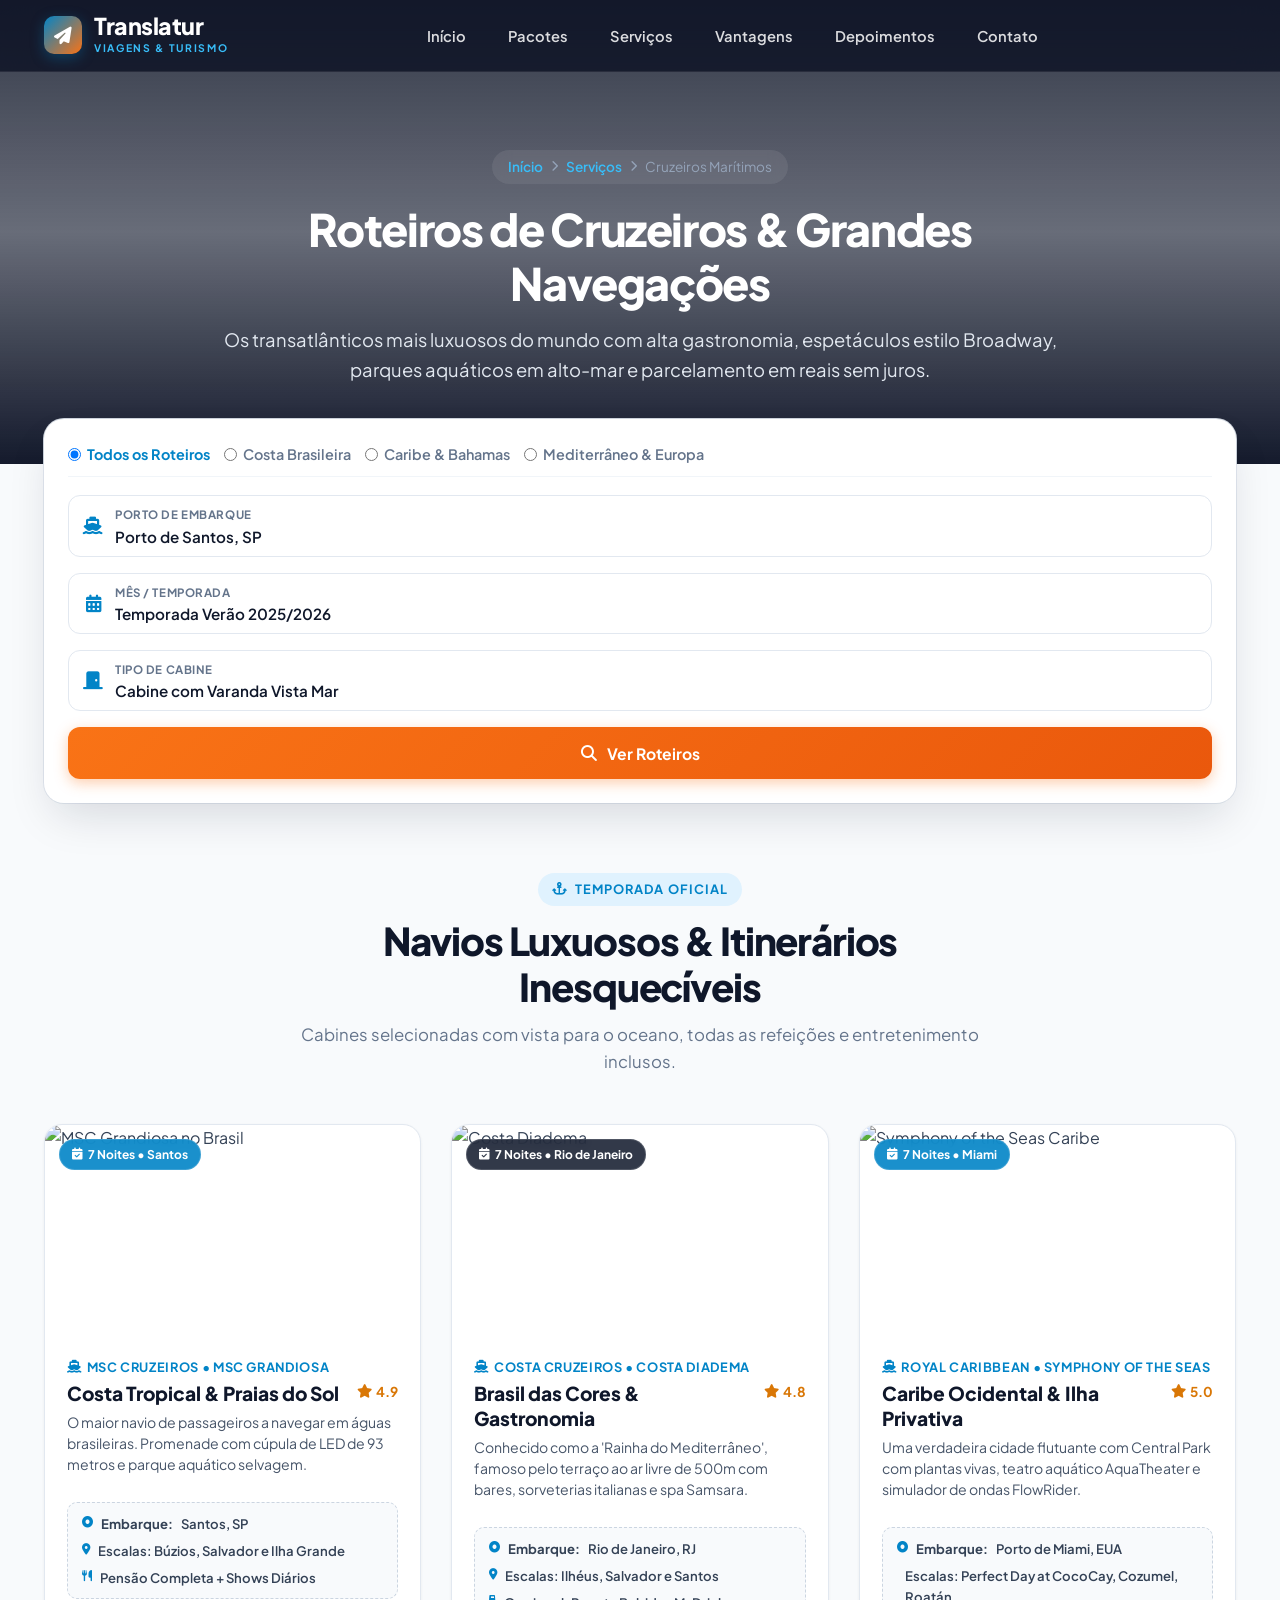
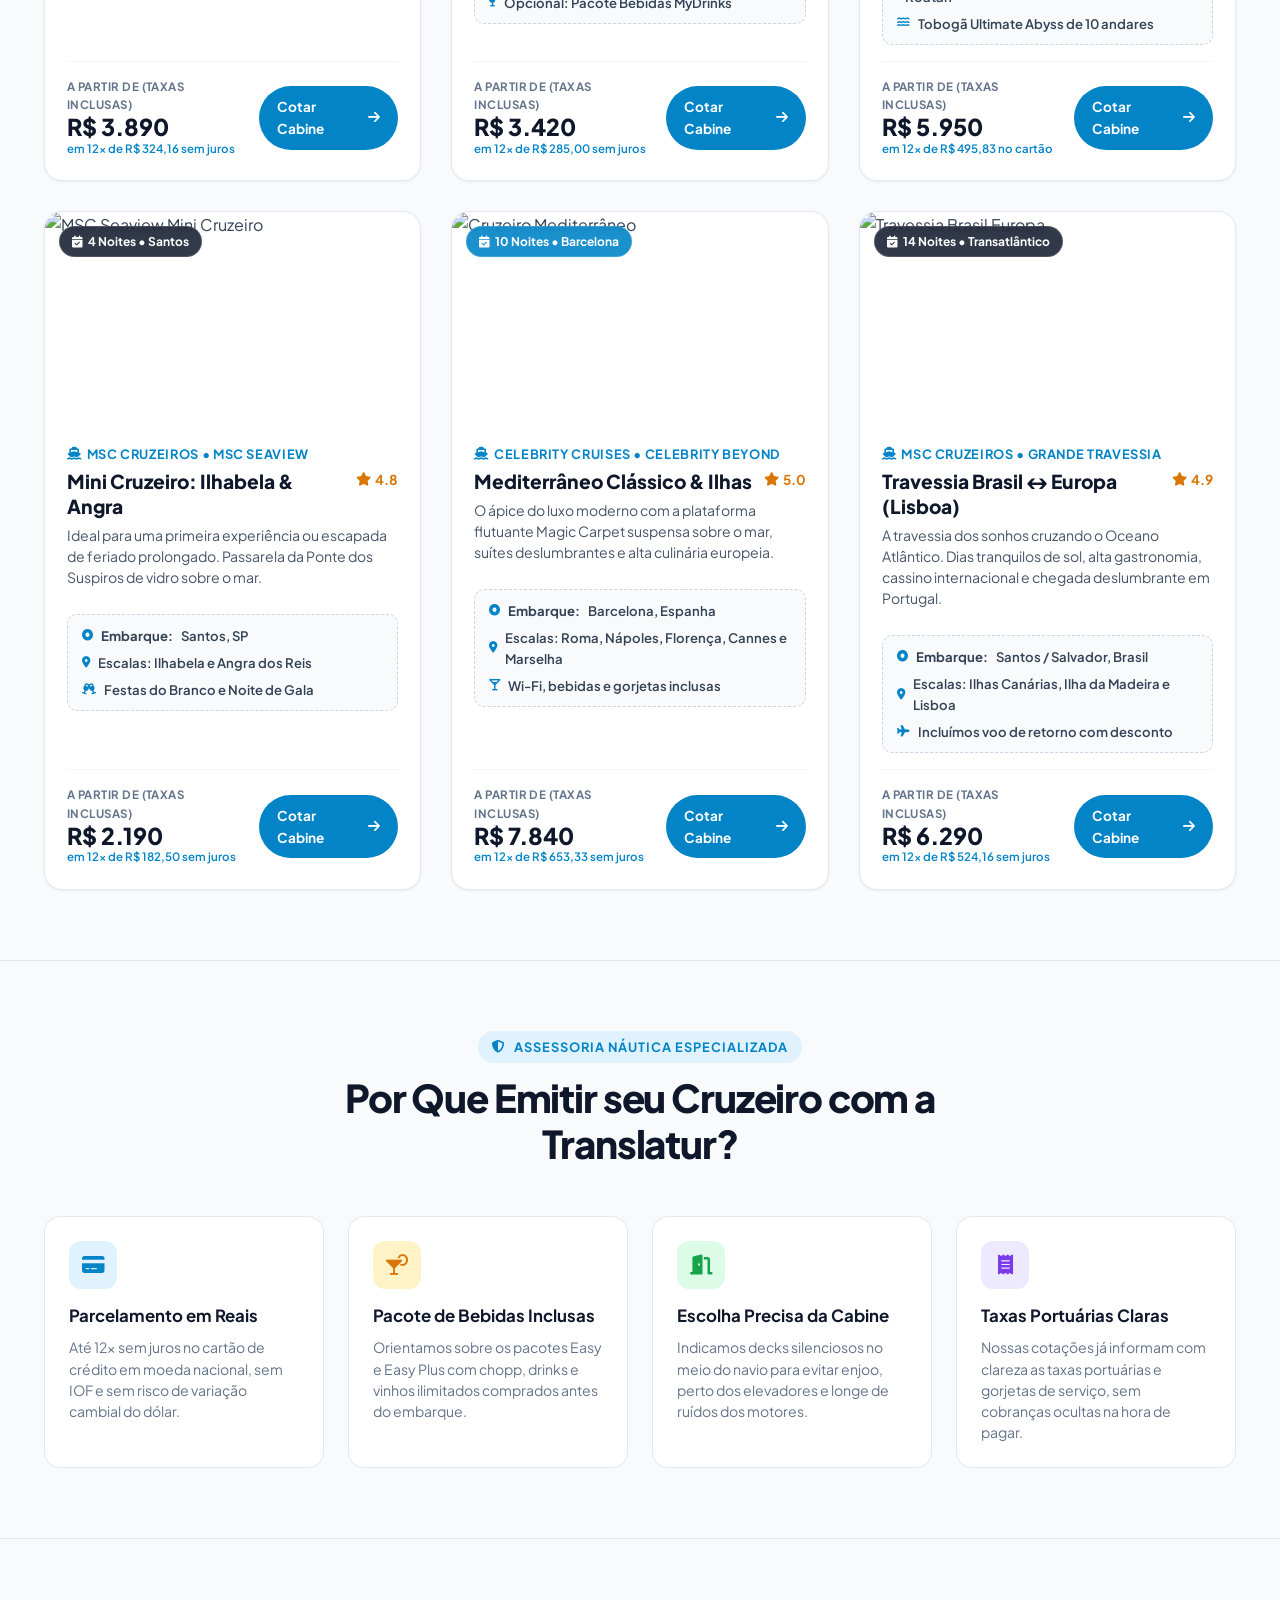
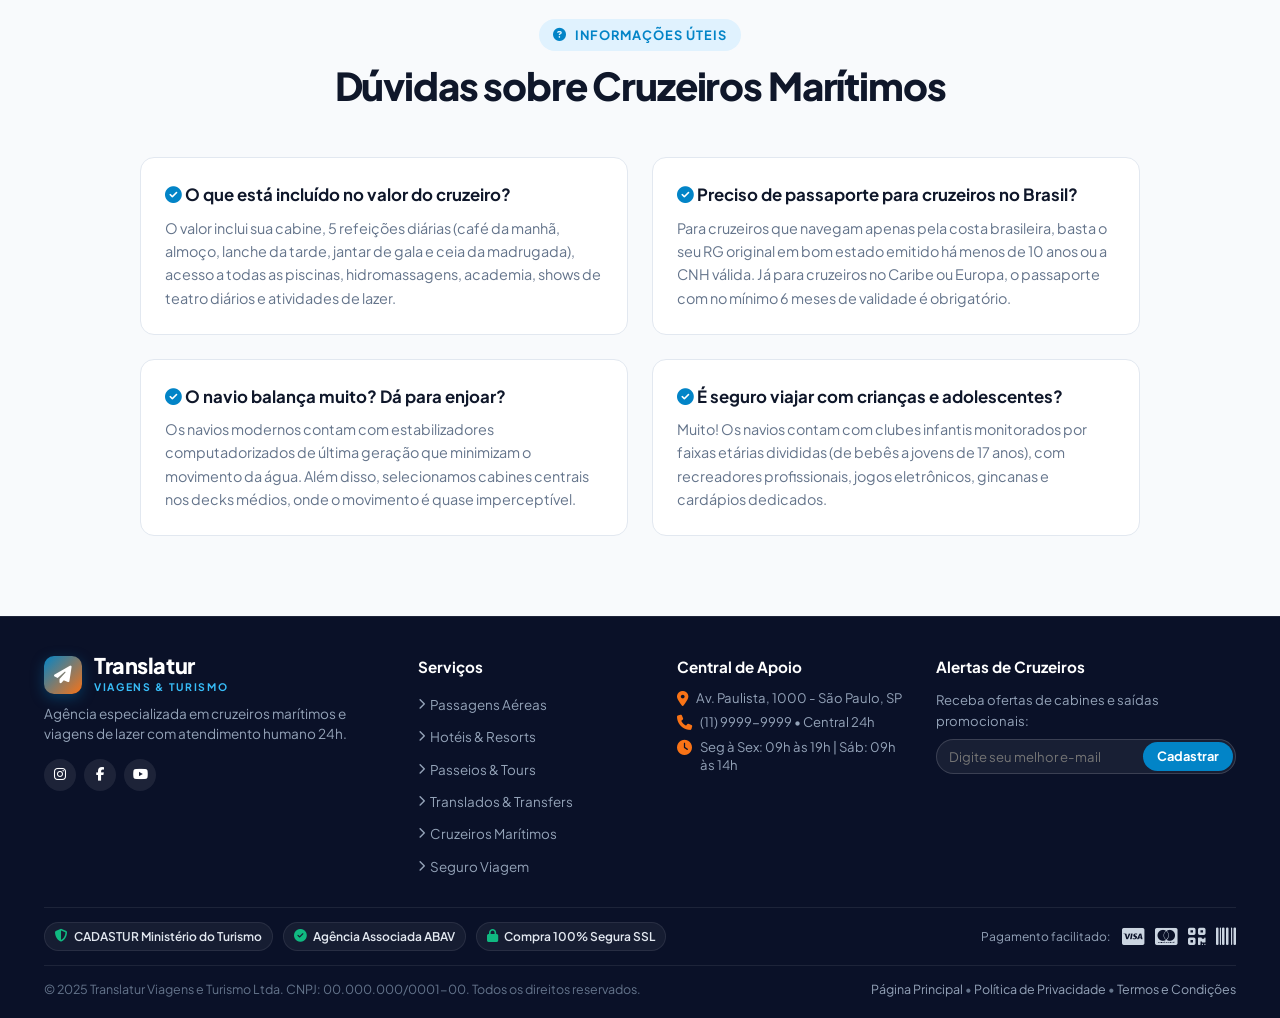
==== commit a5d84200: "Refatoracao completa da Translatur: design profissional moderno, motor de busca com autocomplete de " ====
--- a/cruzeiros.html
+++ b/cruzeiros.html
@@ -1,1883 +1,495 @@
 <!DOCTYPE html>
-<html lang="pt-br">
+<html lang="pt-BR">
 <head>
-    <meta charset="UTF-8">
-    <meta name="viewport" content="width=device-width, initial-scale=1.0">
-    <title>Cruzeiros Translatur - Pacotes Turísticos</title>
-    <link rel="stylesheet" href="https://cdnjs.cloudflare.com/ajax/libs/font-awesome/6.0.0/css/all.min.css">
-    <style>
-        * {
-            margin: 0;
-            padding: 0;
-            box-sizing: border-box;
-        }
-
-        body {
-            font-family: 'Segoe UI', Tahoma, Geneva, Verdana, sans-serif;
-            background: linear-gradient(135deg, #667eea 0%, #764ba2 100%);
-            min-height: 100vh;
-            padding: 20px 15px;
-        }
-
-        .container {
-            max-width: 1400px;
-            margin: 0 auto;
-        }
-
-        .cart-button {
-            position: fixed;
-            top: 30px;
-            right: 30px;
-            background: white;
-            width: 60px;
-            height: 60px;
-            border-radius: 50%;
-            display: flex;
-            align-items: center;
-            justify-content: center;
-            cursor: pointer;
-            box-shadow: 0 4px 15px rgba(0,0,0,0.3);
-            z-index: 1000;
-            transition: transform 0.3s ease, box-shadow 0.3s ease;
-        }
-
-        .cart-button:hover {
-            transform: scale(1.1);
-            box-shadow: 0 6px 20px rgba(0,0,0,0.4);
-        }
-
-        .cart-button i {
-            font-size: 1.8em;
-            color: #667eea;
-        }
-
-        .cart-count {
-            position: absolute;
-            top: -5px;
-            right: -5px;
-            background: #f5576c;
-            color: white;
-            width: 28px;
-            height: 28px;
-            border-radius: 50%;
-            display: flex;
-            align-items: center;
-            justify-content: center;
-            font-size: 0.85em;
-            font-weight: bold;
-            box-shadow: 0 2px 8px rgba(0,0,0,0.3);
-        }
-
-        .cart-sidebar {
-            position: fixed;
-            top: 0;
-            right: -450px;
-            width: 450px;
-            height: 100vh;
-            background: white;
-            box-shadow: -5px 0 25px rgba(0,0,0,0.3);
-            z-index: 1001;
-            transition: right 0.4s ease;
-            display: flex;
-            flex-direction: column;
-        }
-
-        .cart-sidebar.active {
-            right: 0;
-        }
-
-        .cart-header {
-            padding: 25px;
-            background: linear-gradient(135deg, #667eea 0%, #764ba2 100%);
-            color: white;
-            display: flex;
-            justify-content: space-between;
-            align-items: center;
-        }
-
-        .cart-header h2 {
-            font-size: 1.6em;
-        }
-
-        .cart-close {
-            background: transparent;
-            border: none;
-            color: white;
-            font-size: 1.8em;
-            cursor: pointer;
-            transition: transform 0.3s ease;
-        }
-
-        .cart-close:hover {
-            transform: rotate(90deg);
-        }
-
-        .cart-items {
-            flex: 1;
-            overflow-y: auto;
-            padding: 20px;
-        }
-
-        .cart-item {
-            background: #f8f9fa;
-            border-radius: 12px;
-            padding: 15px;
-            margin-bottom: 15px;
-            display: flex;
-            gap: 15px;
-            position: relative;
-        }
-
-        .cart-item-image {
-            width: 100px;
-            height: 80px;
-            border-radius: 8px;
-            object-fit: cover;
-        }
-
-        .cart-item-info {
-            flex: 1;
-        }
-
-        .cart-item-title {
-            font-size: 1.1em;
-            font-weight: 600;
-            color: #333;
-            margin-bottom: 8px;
-        }
-
-        .cart-item-destination {
-            font-size: 0.85em;
-            color: #667eea;
-            margin-bottom: 5px;
-        }
-
-        .cart-item-price {
-            font-size: 1.2em;
-            font-weight: 700;
-            color: #667eea;
-        }
-
-        .cart-item-remove {
-            background: #f5576c;
-            border: none;
-            color: white;
-            width: 36px;
-            height: 36px;
-            border-radius: 8px;
-            cursor: pointer;
-            display: flex;
-            align-items: center;
-            justify-content: center;
-            transition: background 0.3s ease;
-        }
-
-        .cart-item-remove:hover {
-            background: #d43f54;
-        }
-
-        .cart-item-remove i {
-            font-size: 1.1em;
-        }
-
-        .cart-empty {
-            text-align: center;
-            padding: 60px 20px;
-            color: #999;
-        }
-
-        .cart-empty i {
-            font-size: 4em;
-            margin-bottom: 20px;
-            color: #ddd;
-        }
-
-        .cart-empty p {
-            font-size: 1.1em;
-        }
-
-        .cart-footer {
-            padding: 20px 25px;
-            border-top: 2px solid #f0f0f0;
-            background: white;
-        }
-
-        .cart-total {
-            display: flex;
-            justify-content: space-between;
-            align-items: center;
-            margin-bottom: 15px;
-            font-size: 1.3em;
-        }
-
-        .cart-total-label {
-            font-weight: 600;
-            color: #333;
-        }
-
-        .cart-total-value {
-            font-weight: 700;
-            color: #667eea;
-            font-size: 1.4em;
-        }
-
-        .cart-checkout {
-            width: 100%;
-            background: linear-gradient(135deg, #667eea 0%, #764ba2 100%);
-            color: white;
-            border: none;
-            padding: 15px;
-            border-radius: 10px;
-            font-size: 1.1em;
-            font-weight: 600;
-            cursor: pointer;
-            transition: transform 0.3s ease, box-shadow 0.3s ease;
-        }
-
-        .cart-checkout:hover {
-            transform: translateY(-2px);
-            box-shadow: 0 6px 20px rgba(102, 126, 234, 0.5);
-        }
-
-        .cart-overlay {
-            position: fixed;
-            top: 0;
-            left: 0;
-            width: 100%;
-            height: 100%;
-            background: rgba(0,0,0,0.5);
-            z-index: 999;
-            display: none;
-        }
-
-        .cart-overlay.active {
-            display: block;
-        }
-
-        .header {
-            text-align: center;
-            color: white;
-            margin-bottom: 30px;
-        }
-
-        .header h1 {
-            font-size: 2.8em;
-            margin-bottom: 10px;
-            text-shadow: 2px 2px 4px rgba(0,0,0,0.3);
-        }
-
-        .header p {
-            font-size: 1.1em;
-            opacity: 0.95;
-        }
-
-        .packages-grid {
-            display: grid;
-            grid-template-columns: repeat(auto-fit, minmax(280px, 1fr));
-            gap: 18px;
-            margin-bottom: 20px;
-        }
-
-        .package-card {
-            background: white;
-            border-radius: 15px;
-            overflow: hidden;
-            box-shadow: 0 8px 20px rgba(0,0,0,0.15);
-            transition: transform 0.4s ease, box-shadow 0.4s ease;
-            cursor: pointer;
-        }
-
-        .package-card:hover {
-            transform: translateY(-8px);
-            box-shadow: 0 12px 30px rgba(0,0,0,0.25);
-        }
-
-        .package-image {
-            width: 100%;
-            height: 180px;
-            object-fit: cover;
-            position: relative;
-        }
-
-        .package-badge {
-            position: absolute;
-            top: 12px;
-            right: 12px;
-            background: linear-gradient(135deg, #f093fb 0%, #f5576c 100%);
-            color: white;
-            padding: 5px 14px;
-            border-radius: 20px;
-            font-weight: bold;
-            font-size: 0.75em;
-            box-shadow: 0 3px 8px rgba(0,0,0,0.2);
-        }
-
-        .package-content {
-            padding: 18px;
-        }
-
-        .package-destination {
-            display: inline-block;
-            background: linear-gradient(135deg, #667eea 0%, #764ba2 100%);
-            color: white;
-            padding: 4px 12px;
-            border-radius: 15px;
-            font-size: 0.75em;
-            font-weight: 600;
-            margin-bottom: 10px;
-        }
-
-        .package-title {
-            font-size: 1.4em;
-            color: #333;
-            margin-bottom: 10px;
-            font-weight: 700;
-        }
-
-        .package-description {
-            color: #666;
-            line-height: 1.5;
-            margin-bottom: 14px;
-            font-size: 0.88em;
-        }
-
-        .package-details {
-            display: flex;
-            gap: 10px;
-            margin-bottom: 14px;
-            flex-wrap: wrap;
-        }
-
-        .detail-item {
-            display: flex;
-            align-items: center;
-            gap: 5px;
-            color: #555;
-            font-size: 0.8em;
-        }
-
-        .detail-icon {
-            width: 16px;
-            height: 16px;
-            color: #667eea;
-        }
-
-        .package-footer {
-            display: flex;
-            justify-content: space-between;
-            align-items: center;
-            padding-top: 14px;
-            border-top: 2px solid #f0f0f0;
-        }
-
-        .package-price {
-            display: flex;
-            flex-direction: column;
-        }
-
-        .price-label {
-            font-size: 0.75em;
-            color: #999;
-            margin-bottom: 3px;
-        }
-
-        .price-value {
-            font-size: 1.6em;
-            font-weight: 700;
-            background: linear-gradient(135deg, #667eea 0%, #764ba2 100%);
-            -webkit-background-clip: text;
-            -webkit-text-fill-color: transparent;
-            background-clip: text;
-        }
-
-        .btn-reserve {
-            background: linear-gradient(135deg, #667eea 0%, #764ba2 100%);
-            color: white;
-            padding: 10px 22px;
-            border: none;
-            border-radius: 25px;
-            font-size: 0.9em;
-            font-weight: 600;
-            cursor: pointer;
-            transition: transform 0.3s ease, box-shadow 0.3s ease;
-            box-shadow: 0 3px 12px rgba(102, 126, 234, 0.4);
-        }
-
-        .btn-reserve:hover {
-            transform: scale(1.05);
-            box-shadow: 0 5px 18px rgba(102, 126, 234, 0.6);
-        }
-
-        .featured-badge {
-            background: linear-gradient(135deg, #f6d365 0%, #fda085 100%);
-        }
-
-        .luxury-badge {
-            background: linear-gradient(135deg, #a8edea 0%, #fed6e3 100%);
-            color: #333;
-        }
-
-        @media (max-width: 768px) {
-            .header h1 {
-                font-size: 2.5em;
-            }
-
-            .packages-grid {
-                grid-template-columns: 1fr;
-            }
-
-            .package-title {
-                font-size: 1.5em;
-            }
-
-            .cart-button {
-                width: 50px;
-                height: 50px;
-                top: 20px;
-                right: 20px;
-            }
-
-            .cart-button i {
-                font-size: 1.5em;
-            }
-
-            .cart-count {
-                width: 24px;
-                height: 24px;
-                font-size: 0.75em;
-            }
-
-            .cart-sidebar {
-                width: 100%;
-                right: -100%;
-            }
-        }
-    </style>
+  <meta charset="UTF-8" />
+  <meta name="viewport" content="width=device-width, initial-scale=1.0" />
+  <title>Cruzeiros Marítimos & Grandes Roteiros • Translatur Viagens</title>
+  <meta name="description" content="Navegue pela costa brasileira, Caribe e Mediterrâneo nos navios mais modernos da MSC, Costa e Royal Caribbean. Em até 12x sem juros em reais." />
+  
+  <link rel="icon" type="image/svg+xml" href="data:image/svg+xml,<svg xmlns='http://www.w3.org/2000/svg' viewBox='0 0 24 24' fill='%230284c7'><path d='M21 16v-2l-8-5V3.5c0-.83-.67-1.5-1.5-1.5S10 2.67 10 3.5V9l-8 5v2l8-2.5V19l-2 1.5V22l3.5-1 3.5 1v-1.5L13 19v-5.5l8 2.5z'/></svg>" />
+
+  <!-- Google Fonts -->
+  <link rel="preconnect" href="https://fonts.googleapis.com">
+  <link rel="preconnect" href="https://fonts.gstatic.com" crossorigin>
+  <link href="https://fonts.googleapis.com/css2?family=Playfair+Display:ital,wght@0,600;1,500&family=Plus+Jakarta+Sans:wght@300;400;500;600;700;800&display=swap" rel="stylesheet">
+
+  <!-- Font Awesome Icons -->
+  <link rel="stylesheet" href="https://cdnjs.cloudflare.com/ajax/libs/font-awesome/6.5.1/css/all.min.css" />
+
+  <!-- Estilos Modulares -->
+  <link rel="stylesheet" href="styles/main.css">
+  <link rel="stylesheet" href="styles/header.css">
+  <link rel="stylesheet" href="styles/search.css">
+  <link rel="stylesheet" href="styles/subpages.css">
+  <link rel="stylesheet" href="styles/footer.css">
 </head>
 <body>
-    <div class="cart-overlay" id="cartOverlay"></div>
-
-    <div class="cart-button" id="cartButton">
-        <i class="fas fa-shopping-cart"></i>
-        <span class="cart-count" id="cartCount">0</span>
-    </div>
-
-    <div class="cart-sidebar" id="cartSidebar">
-        <div class="cart-header">
-            <h2>Meu Carrinho</h2>
-            <button class="cart-close" id="cartClose">
-                <i class="fas fa-times"></i>
-            </button>
-        </div>
-        <div class="cart-items" id="cartItems">
-            <div class="cart-empty">
-                <i class="fas fa-shopping-cart"></i>
-                <p>Seu carrinho está vazio</p>
-            </div>
-        </div>
-        <div class="cart-footer" id="cartFooter" style="display: none;">
-            <div class="cart-total">
-                <span class="cart-total-label">Total:</span>
-                <span class="cart-total-value" id="cartTotal">R$ 0,00</span>
-            </div>
-            <button class="cart-checkout">Finalizar Reserva</button>
-        </div>
-    </div>
-
-    <div class="container">
-        <div class="header">
-            <h1>Cruzeiros dos Sonhos</h1>
-            <p>Navegue pelos melhores destinos do Brasil e do mundo com conforto e exclusividade</p>
-        </div>
-
-        <div class="packages-grid" id="packagesGrid">
-            <div class="package-card">
-                <div style="position: relative;">
-                    <img src="https://images.unsplash.com/photo-1544551763-46a013bb70d5?w=800&h=600&fit=crop&q=80" alt="Cruzeiro Caribe" class="package-image">
-                    <span class="package-badge featured-badge">Mais Vendido</span>
-                </div>
-                <div class="package-content">
-                    <span class="package-destination">🌎 Internacional</span>
-                    <h3 class="package-title">Caribe Paradisíaco</h3>
-                    <p class="package-description">Explore as ilhas mais deslumbrantes do Caribe com paradas em Aruba, Curaçao e Jamaica. Águas cristalinas e praias de areia branca te aguardam.</p>
-                    <div class="package-details">
-                        <div class="detail-item">
-                            <span>⏱️</span>
-                            <span>8 dias / 7 noites</span>
-                        </div>
-                        <div class="detail-item">
-                            <span>🛳️</span>
-                            <span>Navio 5 estrelas</span>
-                        </div>
-                        <div class="detail-item">
-                            <span>🍽️</span>
-                            <span>All Inclusive</span>
-                        </div>
-                    </div>
-                    <div class="package-footer">
-                        <div class="package-price">
-                            <span class="price-label">A partir de</span>
-                            <span class="price-value">R$ 6.890</span>
-                        </div>
-                        <button class="btn-reserve" data-title="Caribe Paradisíaco" data-destination="🌎 Internacional" data-price="6890" data-image="https://images.unsplash.com/photo-1544551763-46a013bb70d5?w=800&h=600&fit=crop&q=80">Reservar</button>
-                    </div>
-                </div>
-            </div>
-
-            <div class="package-card">
-                <div style="position: relative;">
-                    <img src="https://images.unsplash.com/photo-1483683804023-6ccdb62f86ef?w=800&h=600&fit=crop&q=80" alt="Cruzeiro Costa Brasileira" class="package-image">
-                    <span class="package-badge">Promoção</span>
-                </div>
-                <div class="package-content">
-                    <span class="package-destination">🇧🇷 Nacional</span>
-                    <h3 class="package-title">Costa Brasileira</h3>
-                    <p class="package-description">Descubra as maravilhas do litoral brasileiro com paradas em Santos, Búzios, Ilhabela e Salvador. Uma experiência tropical inesquecível.</p>
-                    <div class="package-details">
-                        <div class="detail-item">
-                            <span>⏱️</span>
-                            <span>6 dias / 5 noites</span>
-                        </div>
-                        <div class="detail-item">
-                            <span>🛳️</span>
-                            <span>Navio Premium</span>
-                        </div>
-                        <div class="detail-item">
-                            <span>🍽️</span>
-                            <span>Pensão Completa</span>
-                        </div>
-                    </div>
-                    <div class="package-footer">
-                        <div class="package-price">
-                            <span class="price-label">A partir de</span>
-                            <span class="price-value">R$ 3.490</span>
-                        </div>
-                        <button class="btn-reserve" data-title="Caribe Paradisíaco" data-destination="🌎 Internacional" data-price="6890" data-image="https://images.unsplash.com/photo-1544551763-46a013bb70d5?w=800&h=600&fit=crop&q=80">Reservar</button>
-                    </div>
-                </div>
-            </div>
-
-            <div class="package-card">
-                <div style="position: relative;">
-                    <img src="https://images.unsplash.com/photo-1530521954074-e64f6810b32d?w=800&h=600&fit=crop&q=80" alt="Cruzeiro Mediterrâneo" class="package-image">
-                    <span class="package-badge luxury-badge">Luxo</span>
-                </div>
-                <div class="package-content">
-                    <span class="package-destination">🌍 Europa</span>
-                    <h3 class="package-title">Mediterrâneo Mágico</h3>
-                    <p class="package-description">Navegue pelas águas azuis do Mediterrâneo visitando Barcelona, Roma, Grécia e Turquia. História, cultura e gastronomia de alto nível.</p>
-                    <div class="package-details">
-                        <div class="detail-item">
-                            <span>⏱️</span>
-                            <span>12 dias / 11 noites</span>
-                        </div>
-                        <div class="detail-item">
-                            <span>🛳️</span>
-                            <span>Navio Luxo</span>
-                        </div>
-                        <div class="detail-item">
-                            <span>🍽️</span>
-                            <span>All Inclusive Premium</span>
-                        </div>
-                    </div>
-                    <div class="package-footer">
-                        <div class="package-price">
-                            <span class="price-label">A partir de</span>
-                            <span class="price-value">R$ 12.990</span>
-                        </div>
-                        <button class="btn-reserve" data-title="Caribe Paradisíaco" data-destination="🌎 Internacional" data-price="6890" data-image="https://images.unsplash.com/photo-1544551763-46a013bb70d5?w=800&h=600&fit=crop&q=80">Reservar</button>
-                    </div>
-                </div>
-            </div>
-
-            <div class="package-card">
-                <div style="position: relative;">
-                    <img src="https://images.unsplash.com/photo-1516026672322-bc52d61a55d5?w=800&h=600&fit=crop&q=80" alt="Cruzeiro Amazônia" class="package-image">
-                    <span class="package-badge">Exclusivo</span>
-                </div>
-                <div class="package-content">
-                    <span class="package-destination">🇧🇷 Amazônia</span>
-                    <h3 class="package-title">Amazônia Selvagem</h3>
-                    <p class="package-description">Aventura única pelos rios da Amazônia com paradas em Manaus, Parintins e comunidades ribeirinhas. Contato direto com a natureza.</p>
-                    <div class="package-details">
-                        <div class="detail-item">
-                            <span>⏱️</span>
-                            <span>7 dias / 6 noites</span>
-                        </div>
-                        <div class="detail-item">
-                            <span>🛳️</span>
-                            <span>Navio Expedição</span>
-                        </div>
-                        <div class="detail-item">
-                            <span>🍽️</span>
-                            <span>Pensão Completa</span>
-                        </div>
-                    </div>
-                    <div class="package-footer">
-                        <div class="package-price">
-                            <span class="price-label">A partir de</span>
-                            <span class="price-value">R$ 4.790</span>
-                        </div>
-                        <button class="btn-reserve" data-title="Caribe Paradisíaco" data-destination="🌎 Internacional" data-price="6890" data-image="https://images.unsplash.com/photo-1544551763-46a013bb70d5?w=800&h=600&fit=crop&q=80">Reservar</button>
-                    </div>
-                </div>
-            </div>
-
-            <div class="package-card">
-                <div style="position: relative;">
-                    <img src="https://images.unsplash.com/photo-1513519107127-1bed33748e4c?w=800&h=600&fit=crop&q=80" alt="Cruzeiro Fjords" class="package-image">
-                    <span class="package-badge featured-badge">Imperdível</span>
-                </div>
-                <div class="package-content">
-                    <span class="package-destination">🌍 Escandinávia</span>
-                    <h3 class="package-title">Fjords Noruegueses</h3>
-                    <p class="package-description">Paisagens espetaculares dos fjords da Noruega com paradas em Bergen, Geiranger e Flam. Aurora boreal e natureza intocada.</p>
-                    <div class="package-details">
-                        <div class="detail-item">
-                            <span>⏱️</span>
-                            <span>10 dias / 9 noites</span>
-                        </div>
-                        <div class="detail-item">
-                            <span>🛳️</span>
-                            <span>Navio Premium</span>
-                        </div>
-                        <div class="detail-item">
-                            <span>🍽️</span>
-                            <span>All Inclusive</span>
-                        </div>
-                    </div>
-                    <div class="package-footer">
-                        <div class="package-price">
-                            <span class="price-label">A partir de</span>
-                            <span class="price-value">R$ 14.500</span>
-                        </div>
-                        <button class="btn-reserve" data-title="Caribe Paradisíaco" data-destination="🌎 Internacional" data-price="6890" data-image="https://images.unsplash.com/photo-1544551763-46a013bb70d5?w=800&h=600&fit=crop&q=80">Reservar</button>
-                    </div>
-                </div>
-            </div>
-
-            <div class="package-card">
-                <div style="position: relative;">
-                    <img src="https://images.unsplash.com/photo-1559827260-dc66d52bef19?w=800&h=600&fit=crop&q=80" alt="Cruzeiro Nordeste" class="package-image">
-                    <span class="package-badge">Verão</span>
-                </div>
-                <div class="package-content">
-                    <span class="package-destination">🇧🇷 Nordeste</span>
-                    <h3 class="package-title">Praias do Nordeste</h3>
-                    <p class="package-description">Roteiro especial pelas praias mais bonitas do Nordeste brasileiro: Fernando de Noronha, Maceió, Porto de Galinhas e Fortaleza.</p>
-                    <div class="package-details">
-                        <div class="detail-item">
-                            <span>⏱️</span>
-                            <span>5 dias / 4 noites</span>
-                        </div>
-                        <div class="detail-item">
-                            <span>🛳️</span>
-                            <span>Navio 4 estrelas</span>
-                        </div>
-                        <div class="detail-item">
-                            <span>🍽️</span>
-                            <span>Meia Pensão</span>
-                        </div>
-                    </div>
-                    <div class="package-footer">
-                        <div class="package-price">
-                            <span class="price-label">A partir de</span>
-                            <span class="price-value">R$ 2.890</span>
-                        </div>
-                        <button class="btn-reserve" data-title="Caribe Paradisíaco" data-destination="🌎 Internacional" data-price="6890" data-image="https://images.unsplash.com/photo-1544551763-46a013bb70d5?w=800&h=600&fit=crop&q=80">Reservar</button>
-                    </div>
-                </div>
-            </div>
-
-            <div class="package-card">
-                <div style="position: relative;">
-                    <img src="https://images.unsplash.com/photo-1506905925346-21bda4d32df4?w=800&h=600&fit=crop&q=80" alt="Cruzeiro Alasca" class="package-image">
-                    <span class="package-badge luxury-badge">Premium</span>
-                </div>
-                <div class="package-content">
-                    <span class="package-destination">🌎 América do Norte</span>
-                    <h3 class="package-title">Alasca Glacial</h3>
-                    <p class="package-description">Aventura épica pelo Alasca com geleiras monumentais, baleias e ursos. Paradas em Juneau, Ketchikan e Skagway.</p>
-                    <div class="package-details">
-                        <div class="detail-item">
-                            <span>⏱️</span>
-                            <span>9 dias / 8 noites</span>
-                        </div>
-                        <div class="detail-item">
-                            <span>🛳️</span>
-                            <span>Navio Luxo</span>
-                        </div>
-                        <div class="detail-item">
-                            <span>🍽️</span>
-                            <span>All Inclusive</span>
-                        </div>
-                    </div>
-                    <div class="package-footer">
-                        <div class="package-price">
-                            <span class="price-label">A partir de</span>
-                            <span class="price-value">R$ 11.890</span>
-                        </div>
-                        <button class="btn-reserve" data-title="Caribe Paradisíaco" data-destination="🌎 Internacional" data-price="6890" data-image="https://images.unsplash.com/photo-1544551763-46a013bb70d5?w=800&h=600&fit=crop&q=80">Reservar</button>
-                    </div>
-                </div>
-            </div>
-
-            <div class="package-card">
-                <div style="position: relative;">
-                    <img src="https://images.unsplash.com/photo-1483729558449-99ef09a8c325?w=800&h=600&fit=crop&q=80" alt="Cruzeiro Rio de Janeiro" class="package-image">
-                    <span class="package-badge">Fim de Semana</span>
-                </div>
-                <div class="package-content">
-                    <span class="package-destination">🇧🇷 Rio de Janeiro</span>
-                    <h3 class="package-title">Baía de Guanabara</h3>
-                    <p class="package-description">Cruzeiro rápido pela deslumbrante Baía de Guanabara com vista para o Cristo Redentor, Pão de Açúcar e praias cariocas.</p>
-                    <div class="package-details">
-                        <div class="detail-item">
-                            <span>⏱️</span>
-                            <span>3 dias / 2 noites</span>
-                        </div>
-                        <div class="detail-item">
-                            <span>🛳️</span>
-                            <span>Navio Confort</span>
-                        </div>
-                        <div class="detail-item">
-                            <span>🍽️</span>
-                            <span>Café da Manhã</span>
-                        </div>
-                    </div>
-                    <div class="package-footer">
-                        <div class="package-price">
-                            <span class="price-label">A partir de</span>
-                            <span class="price-value">R$ 1.590</span>
-                        </div>
-                        <button class="btn-reserve" data-title="Caribe Paradisíaco" data-destination="🌎 Internacional" data-price="6890" data-image="https://images.unsplash.com/photo-1544551763-46a013bb70d5?w=800&h=600&fit=crop&q=80">Reservar</button>
-                    </div>
-                </div>
-            </div>
-
-            <div class="package-card">
-                <div style="position: relative;">
-                    <img src="https://images.unsplash.com/photo-1552465011-b4e21bf6e79a?w=800&h=600&fit=crop&q=80" alt="Cruzeiro Ásia" class="package-image">
-                    <span class="package-badge featured-badge">Novidade</span>
-                </div>
-                <div class="package-content">
-                    <span class="package-destination">🌏 Ásia</span>
-                    <h3 class="package-title">Sudeste Asiático</h3>
-                    <p class="package-description">Viagem exótica pela Tailândia, Vietnã e Singapura. Templos milenares, praias tropicais e gastronomia asiática autêntica.</p>
-                    <div class="package-details">
-                        <div class="detail-item">
-                            <span>⏱️</span>
-                            <span>14 dias / 13 noites</span>
-                        </div>
-                        <div class="detail-item">
-                            <span>🛳️</span>
-                            <span>Navio 5 estrelas</span>
-                        </div>
-                        <div class="detail-item">
-                            <span>🍽️</span>
-                            <span>All Inclusive</span>
-                        </div>
-                    </div>
-                    <div class="package-footer">
-                        <div class="package-price">
-                            <span class="price-label">A partir de</span>
-                            <span class="price-value">R$ 16.790</span>
-                        </div>
-                        <button class="btn-reserve" data-title="Caribe Paradisíaco" data-destination="🌎 Internacional" data-price="6890" data-image="https://images.unsplash.com/photo-1544551763-46a013bb70d5?w=800&h=600&fit=crop&q=80">Reservar</button>
-                    </div>
-                </div>
-            </div>
-
-            <div class="package-card">
-                <div style="position: relative;">
-                    <img src="https://images.unsplash.com/photo-1506905925346-21bda4d32df4?w=800&h=600&fit=crop&q=80" alt="Cruzeiro Patagônia" class="package-image">
-                    <span class="package-badge">Aventura</span>
-                </div>
-                <div class="package-content">
-                    <span class="package-destination">🌎 América do Sul</span>
-                    <h3 class="package-title">Patagônia Argentina</h3>
-                    <p class="package-description">Explore os glaciares da Patagônia com paradas em Ushuaia, Puerto Madryn e Canal de Beagle. Paisagens de tirar o fôlego.</p>
-                    <div class="package-details">
-                        <div class="detail-item">
-                            <span>⏱️</span>
-                            <span>8 dias / 7 noites</span>
-                        </div>
-                        <div class="detail-item">
-                            <span>🛳️</span>
-                            <span>Navio Expedição</span>
-                        </div>
-                        <div class="detail-item">
-                            <span>🍽️</span>
-                            <span>Pensão Completa</span>
-                        </div>
-                    </div>
-                    <div class="package-footer">
-                        <div class="package-price">
-                            <span class="price-label">A partir de</span>
-                            <span class="price-value">R$ 9.890</span>
-                        </div>
-                        <button class="btn-reserve" data-title="Caribe Paradisíaco" data-destination="🌎 Internacional" data-price="6890" data-image="https://images.unsplash.com/photo-1544551763-46a013bb70d5?w=800&h=600&fit=crop&q=80">Reservar</button>
-                    </div>
-                </div>
-            </div>
-
-            <div class="package-card">
-                <div style="position: relative;">
-                    <img src="https://images.unsplash.com/photo-1566073771259-6a8506099945?w=800&h=600&fit=crop&q=80" alt="Cruzeiro Dubai" class="package-image">
-                    <span class="package-badge luxury-badge">Ultra Luxo</span>
-                </div>
-                <div class="package-content">
-                    <span class="package-destination">🌍 Oriente Médio</span>
-                    <h3 class="package-title">Emirados Árabes</h3>
-                    <p class="package-description">Luxo e sofisticação por Dubai, Abu Dhabi e Muscat. Arranha-céus, desertos e palácios encantadores.</p>
-                    <div class="package-details">
-                        <div class="detail-item">
-                            <span>⏱️</span>
-                            <span>7 dias / 6 noites</span>
-                        </div>
-                        <div class="detail-item">
-                            <span>🛳️</span>
-                            <span>Navio Ultra Luxo</span>
-                        </div>
-                        <div class="detail-item">
-                            <span>🍽️</span>
-                            <span>All Inclusive Premium</span>
-                        </div>
-                    </div>
-                    <div class="package-footer">
-                        <div class="package-price">
-                            <span class="price-label">A partir de</span>
-                            <span class="price-value">R$ 18.990</span>
-                        </div>
-                        <button class="btn-reserve" data-title="Caribe Paradisíaco" data-destination="🌎 Internacional" data-price="6890" data-image="https://images.unsplash.com/photo-1544551763-46a013bb70d5?w=800&h=600&fit=crop&q=80">Reservar</button>
-                    </div>
-                </div>
-            </div>
-
-            <div class="package-card">
-                <div style="position: relative;">
-                    <img src="https://images.unsplash.com/photo-1551244072-5d12893278ab?w=800&h=600&fit=crop&q=80" alt="Cruzeiro Pantanal" class="package-image">
-                    <span class="package-badge">Ecoturismo</span>
-                </div>
-                <div class="package-content">
-                    <span class="package-destination">🇧🇷 Centro-Oeste</span>
-                    <h3 class="package-title">Pantanal Brasileiro</h3>
-                    <p class="package-description">Navegue pelos rios do Pantanal observando onças, jacarés e centenas de aves. Experiência de ecoturismo única.</p>
-                    <div class="package-details">
-                        <div class="detail-item">
-                            <span>⏱️</span>
-                            <span>5 dias / 4 noites</span>
-                        </div>
-                        <div class="detail-item">
-                            <span>🛳️</span>
-                            <span>Barco Regional</span>
-                        </div>
-                        <div class="detail-item">
-                            <span>🍽️</span>
-                            <span>Pensão Completa</span>
-                        </div>
-                    </div>
-                    <div class="package-footer">
-                        <div class="package-price">
-                            <span class="price-label">A partir de</span>
-                            <span class="price-value">R$ 3.290</span>
-                        </div>
-                        <button class="btn-reserve" data-title="Caribe Paradisíaco" data-destination="🌎 Internacional" data-price="6890" data-image="https://images.unsplash.com/photo-1544551763-46a013bb70d5?w=800&h=600&fit=crop&q=80">Reservar</button>
-                    </div>
-                </div>
-            </div>
-
-            <div class="package-card">
-                <div style="position: relative;">
-                    <img src="https://images.unsplash.com/photo-1539635278303-d4002c07eae3?w=800&h=600&fit=crop&q=80" alt="Cruzeiro Havaí" class="package-image">
-                    <span class="package-badge featured-badge">Popular</span>
-                </div>
-                <div class="package-content">
-                    <span class="package-destination">🌎 Pacífico</span>
-                    <h3 class="package-title">Ilhas do Havaí</h3>
-                    <p class="package-description">Tour pelas ilhas havaianas: Oahu, Maui, Kauai e Big Island. Praias paradisíacas, vulcões ativos e cultura polinésia.</p>
-                    <div class="package-details">
-                        <div class="detail-item">
-                            <span>⏱️</span>
-                            <span>10 dias / 9 noites</span>
-                        </div>
-                        <div class="detail-item">
-                            <span>🛳️</span>
-                            <span>Navio 5 estrelas</span>
-                        </div>
-                        <div class="detail-item">
-                            <span>🍽️</span>
-                            <span>All Inclusive</span>
-                        </div>
-                    </div>
-                    <div class="package-footer">
-                        <div class="package-price">
-                            <span class="price-label">A partir de</span>
-                            <span class="price-value">R$ 13.490</span>
-                        </div>
-                        <button class="btn-reserve" data-title="Caribe Paradisíaco" data-destination="🌎 Internacional" data-price="6890" data-image="https://images.unsplash.com/photo-1544551763-46a013bb70d5?w=800&h=600&fit=crop&q=80">Reservar</button>
-                    </div>
-                </div>
-            </div>
-
-            <div class="package-card">
-                <div style="position: relative;">
-                    <img src="https://images.unsplash.com/photo-1549144511-f099e773c147?w=800&h=600&fit=crop&q=80" alt="Cruzeiro Croácia" class="package-image">
-                    <span class="package-badge">Verão Europeu</span>
-                </div>
-                <div class="package-content">
-                    <span class="package-destination">🌍 Croácia</span>
-                    <h3 class="package-title">Costa Dálmata</h3>
-                    <p class="package-description">Descubra as cidades históricas da Croácia: Dubrovnik, Split e Hvar. Águas cristalinas do Mar Adriático.</p>
-                    <div class="package-details">
-                        <div class="detail-item">
-                            <span>⏱️</span>
-                            <span>7 dias / 6 noites</span>
-                        </div>
-                        <div class="detail-item">
-                            <span>🛳️</span>
-                            <span>Navio Boutique</span>
-                        </div>
-                        <div class="detail-item">
-                            <span>🍽️</span>
-                            <span>Meia Pensão</span>
-                        </div>
-                    </div>
-                    <div class="package-footer">
-                        <div class="package-price">
-                            <span class="price-label">A partir de</span>
-                            <span class="price-value">R$ 8.590</span>
-                        </div>
-                        <button class="btn-reserve" data-title="Caribe Paradisíaco" data-destination="🌎 Internacional" data-price="6890" data-image="https://images.unsplash.com/photo-1544551763-46a013bb70d5?w=800&h=600&fit=crop&q=80">Reservar</button>
-                    </div>
-                </div>
-            </div>
-
-            <div class="package-card">
-                <div style="position: relative;">
-                    <img src="https://images.unsplash.com/photo-1580655653885-65763b2597d0?w=800&h=600&fit=crop&q=80" alt="Cruzeiro Japão" class="package-image">
-                    <span class="package-badge">Sakura</span>
-                </div>
-                <div class="package-content">
-                    <span class="package-destination">🌏 Japão</span>
-                    <h3 class="package-title">Japão Imperial</h3>
-                    <p class="package-description">Navegue pela costa japonesa visitando Tóquio, Osaka, Hiroshima e Nagasaki. Tradição milenar e tecnologia futurista.</p>
-                    <div class="package-details">
-                        <div class="detail-item">
-                            <span>⏱️</span>
-                            <span>11 dias / 10 noites</span>
-                        </div>
-                        <div class="detail-item">
-                            <span>🛳️</span>
-                            <span>Navio Premium</span>
-                        </div>
-                        <div class="detail-item">
-                            <span>🍽️</span>
-                            <span>All Inclusive</span>
-                        </div>
-                    </div>
-                    <div class="package-footer">
-                        <div class="package-price">
-                            <span class="price-label">A partir de</span>
-                            <span class="price-value">R$ 15.890</span>
-                        </div>
-                        <button class="btn-reserve" data-title="Caribe Paradisíaco" data-destination="🌎 Internacional" data-price="6890" data-image="https://images.unsplash.com/photo-1544551763-46a013bb70d5?w=800&h=600&fit=crop&q=80">Reservar</button>
-                    </div>
-                </div>
-            </div>
-
-            <div class="package-card">
-                <div style="position: relative;">
-                    <img src="https://images.unsplash.com/photo-1523482580672-f109ba8cb9be?w=800&h=600&fit=crop&q=80" alt="Cruzeiro Fernando de Noronha" class="package-image">
-                    <span class="package-badge featured-badge">Exclusivo</span>
-                </div>
-                <div class="package-content">
-                    <span class="package-destination">🇧🇷 Pernambuco</span>
-                    <h3 class="package-title">Fernando de Noronha</h3>
-                    <p class="package-description">Paraíso ecológico com as praias mais bonitas do Brasil. Mergulho com golfinhos e tartarugas marinhas.</p>
-                    <div class="package-details">
-                        <div class="detail-item">
-                            <span>⏱️</span>
-                            <span>4 dias / 3 noites</span>
-                        </div>
-                        <div class="detail-item">
-                            <span>🛳️</span>
-                            <span>Navio Premium</span>
-                        </div>
-                        <div class="detail-item">
-                            <span>🍽️</span>
-                            <span>Pensão Completa</span>
-                        </div>
-                    </div>
-                    <div class="package-footer">
-                        <div class="package-price">
-                            <span class="price-label">A partir de</span>
-                            <span class="price-value">R$ 5.490</span>
-                        </div>
-                        <button class="btn-reserve" data-title="Caribe Paradisíaco" data-destination="🌎 Internacional" data-price="6890" data-image="https://images.unsplash.com/photo-1544551763-46a013bb70d5?w=800&h=600&fit=crop&q=80">Reservar</button>
-                    </div>
-                </div>
-            </div>
-
-            <div class="package-card">
-                <div style="position: relative;">
-                    <img src="https://images.unsplash.com/photo-1512100356356-de1b84283e18?w=800&h=600&fit=crop&q=80" alt="Cruzeiro Egito" class="package-image">
-                    <span class="package-badge luxury-badge">Histórico</span>
-                </div>
-                <div class="package-content">
-                    <span class="package-destination">🌍 África</span>
-                    <h3 class="package-title">Nilo Egípcio</h3>
-                    <p class="package-description">Viagem pelos tesouros do Egito antigo: pirâmides, templos de Luxor, Vale dos Reis e Assuã. História viva.</p>
-                    <div class="package-details">
-                        <div class="detail-item">
-                            <span>⏱️</span>
-                            <span>9 dias / 8 noites</span>
-                        </div>
-                        <div class="detail-item">
-                            <span>🛳️</span>
-                            <span>Navio Luxo</span>
-                        </div>
-                        <div class="detail-item">
-                            <span>🍽️</span>
-                            <span>All Inclusive</span>
-                        </div>
-                    </div>
-                    <div class="package-footer">
-                        <div class="package-price">
-                            <span class="price-label">A partir de</span>
-                            <span class="price-value">R$ 11.290</span>
-                        </div>
-                        <button class="btn-reserve" data-title="Caribe Paradisíaco" data-destination="🌎 Internacional" data-price="6890" data-image="https://images.unsplash.com/photo-1544551763-46a013bb70d5?w=800&h=600&fit=crop&q=80">Reservar</button>
-                    </div>
-                </div>
-            </div>
-
-            <div class="package-card">
-                <div style="position: relative;">
-                    <img src="https://images.unsplash.com/photo-1506905925346-21bda4d32df4?w=800&h=600&fit=crop&q=80" alt="Cruzeiro Antártida" class="package-image">
-                    <span class="package-badge luxury-badge">Expedição</span>
-                </div>
-                <div class="package-content">
-                    <span class="package-destination">🌎 Antártida</span>
-                    <h3 class="package-title">Continente Gelado</h3>
-                    <p class="package-description">Aventura extrema pela Antártida. Pinguins, focas, icebergs monumentais e paisagens de outro mundo.</p>
-                    <div class="package-details">
-                        <div class="detail-item">
-                            <span>⏱️</span>
-                            <span>15 dias / 14 noites</span>
-                        </div>
-                        <div class="detail-item">
-                            <span>🛳️</span>
-                            <span>Quebra-gelo</span>
-                        </div>
-                        <div class="detail-item">
-                            <span>🍽️</span>
-                            <span>All Inclusive</span>
-                        </div>
-                    </div>
-                    <div class="package-footer">
-                        <div class="package-price">
-                            <span class="price-label">A partir de</span>
-                            <span class="price-value">R$ 32.990</span>
-                        </div>
-                        <button class="btn-reserve" data-title="Caribe Paradisíaco" data-destination="🌎 Internacional" data-price="6890" data-image="https://images.unsplash.com/photo-1544551763-46a013bb70d5?w=800&h=600&fit=crop&q=80">Reservar</button>
-                    </div>
-                </div>
-            </div>
-
-            <div class="package-card">
-                <div style="position: relative;">
-                    <img src="https://images.unsplash.com/photo-1552733407-5d5c46c3bb3b?w=800&h=600&fit=crop&q=80" alt="Cruzeiro Ilhabela" class="package-image">
-                    <span class="package-badge">Fim de Semana</span>
-                </div>
-                <div class="package-content">
-                    <span class="package-destination">🇧🇷 São Paulo</span>
-                    <h3 class="package-title">Ilhabela Express</h3>
-                    <p class="package-description">Cruzeiro rápido para Ilhabela e Ubatuba. Ideal para quem quer relaxar pertinho de São Paulo.</p>
-                    <div class="package-details">
-                        <div class="detail-item">
-                            <span>⏱️</span>
-                            <span>2 dias / 1 noite</span>
-                        </div>
-                        <div class="detail-item">
-                            <span>🛳️</span>
-                            <span>Navio Confort</span>
-                        </div>
-                        <div class="detail-item">
-                            <span>🍽️</span>
-                            <span>Meia Pensão</span>
-                        </div>
-                    </div>
-                    <div class="package-footer">
-                        <div class="package-price">
-                            <span class="price-label">A partir de</span>
-                            <span class="price-value">R$ 990</span>
-                        </div>
-                        <button class="btn-reserve" data-title="Caribe Paradisíaco" data-destination="🌎 Internacional" data-price="6890" data-image="https://images.unsplash.com/photo-1544551763-46a013bb70d5?w=800&h=600&fit=crop&q=80">Reservar</button>
-                    </div>
-                </div>
-            </div>
-
-            <div class="package-card">
-                <div style="position: relative;">
-                    <img src="https://images.unsplash.com/photo-1501594907352-04cda38ebc29?w=800&h=600&fit=crop&q=80" alt="Cruzeiro Báltico" class="package-image">
-                    <span class="package-badge">Cultural</span>
-                </div>
-                <div class="package-content">
-                    <span class="package-destination">🌍 Mar Báltico</span>
-                    <h3 class="package-title">Capitais Bálticas</h3>
-                    <p class="package-description">Navegue pelo Báltico visitando São Petersburgo, Estocolmo, Copenhague e Helsinque. História e cultura nórdica.</p>
-                    <div class="package-details">
-                        <div class="detail-item">
-                            <span>⏱️</span>
-                            <span>10 dias / 9 noites</span>
-                        </div>
-                        <div class="detail-item">
-                            <span>🛳️</span>
-                            <span>Navio Premium</span>
-                        </div>
-                        <div class="detail-item">
-                            <span>🍽️</span>
-                            <span>Pensão Completa</span>
-                        </div>
-                    </div>
-                    <div class="package-footer">
-                        <div class="package-price">
-                            <span class="price-label">A partir de</span>
-                            <span class="price-value">R$ 12.590</span>
-                        </div>
-                        <button class="btn-reserve" data-title="Caribe Paradisíaco" data-destination="🌎 Internacional" data-price="6890" data-image="https://images.unsplash.com/photo-1544551763-46a013bb70d5?w=800&h=600&fit=crop&q=80">Reservar</button>
-                    </div>
-                </div>
-            </div>
-
-            <div class="package-card">
-                <div style="position: relative;">
-                    <img src="https://images.unsplash.com/photo-1544551763-46a013bb70d5?w=800&h=600&fit=crop&q=80" alt="Cruzeiro Cancún" class="package-image">
-                    <span class="package-badge featured-badge">Super Oferta</span>
-                </div>
-                <div class="package-content">
-                    <span class="package-destination">🌎 México</span>
-                    <h3 class="package-title">Riviera Mexicana</h3>
-                    <p class="package-description">Explore Cancún, Cozumel e Playa del Carmen. Praias caribenhas, cenotes e ruínas maias espetaculares.</p>
-                    <div class="package-details">
-                        <div class="detail-item">
-                            <span>⏱️</span>
-                            <span>6 dias / 5 noites</span>
-                        </div>
-                        <div class="detail-item">
-                            <span>🛳️</span>
-                            <span>Navio 4 estrelas</span>
-                        </div>
-                        <div class="detail-item">
-                            <span>🍽️</span>
-                            <span>All Inclusive</span>
-                        </div>
-                    </div>
-                    <div class="package-footer">
-                        <div class="package-price">
-                            <span class="price-label">A partir de</span>
-                            <span class="price-value">R$ 5.990</span>
-                        </div>
-                        <button class="btn-reserve" data-title="Caribe Paradisíaco" data-destination="🌎 Internacional" data-price="6890" data-image="https://images.unsplash.com/photo-1544551763-46a013bb70d5?w=800&h=600&fit=crop&q=80">Reservar</button>
-                    </div>
-                </div>
-            </div>
-
-            <div class="package-card">
-                <div style="position: relative;">
-                    <img src="https://images.unsplash.com/photo-1464037866556-6812c9d1c72e?w=800&h=600&fit=crop&q=80" alt="Cruzeiro Galápagos" class="package-image">
-                    <span class="package-badge">Natureza</span>
-                </div>
-                <div class="package-content">
-                    <span class="package-destination">🌎 Equador</span>
-                    <h3 class="package-title">Ilhas Galápagos</h3>
-                    <p class="package-description">Expedição científica pelas ilhas que inspiraram Darwin. Fauna única no mundo, tartarugas gigantes e iguanas marinhas.</p>
-                    <div class="package-details">
-                        <div class="detail-item">
-                            <span>⏱️</span>
-                            <span>8 dias / 7 noites</span>
-                        </div>
-                        <div class="detail-item">
-                            <span>🛳️</span>
-                            <span>Navio Expedição</span>
-                        </div>
-                        <div class="detail-item">
-                            <span>🍽️</span>
-                            <span>Pensão Completa</span>
-                        </div>
-                    </div>
-                    <div class="package-footer">
-                        <div class="package-price">
-                            <span class="price-label">A partir de</span>
-                            <span class="price-value">R$ 14.790</span>
-                        </div>
-                        <button class="btn-reserve" data-title="Caribe Paradisíaco" data-destination="🌎 Internacional" data-price="6890" data-image="https://images.unsplash.com/photo-1544551763-46a013bb70d5?w=800&h=600&fit=crop&q=80">Reservar</button>
-                    </div>
-                </div>
-            </div>
-
-            <div class="package-card">
-                <div style="position: relative;">
-                    <img src="https://images.unsplash.com/photo-1582407947304-fd86f028f716?w=800&h=600&fit=crop&q=80" alt="Cruzeiro Angra" class="package-image">
-                    <span class="package-badge">Relax</span>
-                </div>
-                <div class="package-content">
-                    <span class="package-destination">🇧🇷 Rio de Janeiro</span>
-                    <h3 class="package-title">Angra dos Reis</h3>
-                    <p class="package-description">Passeio pelas 365 ilhas de Angra dos Reis. Águas cristalinas, praias desertas e muito sossego.</p>
-                    <div class="package-details">
-                        <div class="detail-item">
-                            <span>⏱️</span>
-                            <span>3 dias / 2 noites</span>
-                        </div>
-                        <div class="detail-item">
-                            <span>🛳️</span>
-                            <span>Iate Privado</span>
-                        </div>
-                        <div class="detail-item">
-                            <span>🍽️</span>
-                            <span>All Inclusive</span>
-                        </div>
-                    </div>
-                    <div class="package-footer">
-                        <div class="package-price">
-                            <span class="price-label">A partir de</span>
-                            <span class="price-value">R$ 2.790</span>
-                        </div>
-                        <button class="btn-reserve" data-title="Caribe Paradisíaco" data-destination="🌎 Internacional" data-price="6890" data-image="https://images.unsplash.com/photo-1544551763-46a013bb70d5?w=800&h=600&fit=crop&q=80">Reservar</button>
-                    </div>
-                </div>
-            </div>
-
-            <div class="package-card">
-                <div style="position: relative;">
-                    <img src="https://images.unsplash.com/photo-1507525428034-b723cf961d3e?w=800&h=600&fit=crop&q=80" alt="Cruzeiro Polinésia" class="package-image">
-                    <span class="package-badge luxury-badge">Romance</span>
-                </div>
-                <div class="package-content">
-                    <span class="package-destination">🌏 Pacífico Sul</span>
-                    <h3 class="package-title">Polinésia Francesa</h3>
-                    <p class="package-description">Ilhas paradisíacas de Tahiti, Bora Bora e Moorea. Bangalôs sobre a água, corais coloridos e romantismo puro.</p>
-                    <div class="package-details">
-                        <div class="detail-item">
-                            <span>⏱️</span>
-                            <span>12 dias / 11 noites</span>
-                        </div>
-                        <div class="detail-item">
-                            <span>🛳️</span>
-                            <span>Navio Luxo</span>
-                        </div>
-                        <div class="detail-item">
-                            <span>🍽️</span>
-                            <span>All Inclusive Premium</span>
-                        </div>
-                    </div>
-                    <div class="package-footer">
-                        <div class="package-price">
-                            <span class="price-label">A partir de</span>
-                            <span class="price-value">R$ 24.990</span>
-                        </div>
-                        <button class="btn-reserve" data-title="Caribe Paradisíaco" data-destination="🌎 Internacional" data-price="6890" data-image="https://images.unsplash.com/photo-1544551763-46a013bb70d5?w=800&h=600&fit=crop&q=80">Reservar</button>
-                    </div>
-                </div>
-            </div>
-
-            <div class="package-card">
-                <div style="position: relative;">
-                    <img src="https://images.unsplash.com/photo-1506905925346-21bda4d32df4?w=800&h=600&fit=crop&q=80" alt="Cruzeiro Islândia" class="package-image">
-                    <span class="package-badge featured-badge">Incrível</span>
-                </div>
-                <div class="package-content">
-                    <span class="package-destination">🌍 Islândia</span>
-                    <h3 class="package-title">Islândia Mística</h3>
-                    <p class="package-description">Terra do fogo e gelo. Vulcões, gêiseres, cachoeiras monumentais e aurora boreal. Uma viagem mágica.</p>
-                    <div class="package-details">
-                        <div class="detail-item">
-                            <span>⏱️</span>
-                            <span>9 dias / 8 noites</span>
-                        </div>
-                        <div class="detail-item">
-                            <span>🛳️</span>
-                            <span>Navio Premium</span>
-                        </div>
-                        <div class="detail-item">
-                            <span>🍽️</span>
-                            <span>Pensão Completa</span>
-                        </div>
-                    </div>
-                    <div class="package-footer">
-                        <div class="package-price">
-                            <span class="price-label">A partir de</span>
-                            <span class="price-value">R$ 13.890</span>
-                        </div>
-                        <button class="btn-reserve" data-title="Caribe Paradisíaco" data-destination="🌎 Internacional" data-price="6890" data-image="https://images.unsplash.com/photo-1544551763-46a013bb70d5?w=800&h=600&fit=crop&q=80">Reservar</button>
-                    </div>
-                </div>
-            </div>
-
-            <div class="package-card">
-                <div style="position: relative;">
-                    <img src="https://images.unsplash.com/photo-1559827260-dc66d52bef19?w=800&h=600&fit=crop&q=80" alt="Cruzeiro Recife" class="package-image">
-                    <span class="package-badge">Carnaval</span>
-                </div>
-                <div class="package-content">
-                    <span class="package-destination">🇧🇷 Pernambuco</span>
-                    <h3 class="package-title">Recife & Olinda</h3>
-                    <p class="package-description">Cultura pernambucana com frevo, maracatu e praias urbanas. Recife Antigo e centro histórico de Olinda.</p>
-                    <div class="package-details">
-                        <div class="detail-item">
-                            <span>⏱️</span>
-                            <span>4 dias / 3 noites</span>
-                        </div>
-                        <div class="detail-item">
-                            <span>🛳️</span>
-                            <span>Navio Regional</span>
-                        </div>
-                        <div class="detail-item">
-                            <span>🍽️</span>
-                            <span>Café da Manhã</span>
-                        </div>
-                    </div>
-                    <div class="package-footer">
-                        <div class="package-price">
-                            <span class="price-label">A partir de</span>
-                            <span class="price-value">R$ 1.890</span>
-                        </div>
-                        <button class="btn-reserve" data-title="Caribe Paradisíaco" data-destination="🌎 Internacional" data-price="6890" data-image="https://images.unsplash.com/photo-1544551763-46a013bb70d5?w=800&h=600&fit=crop&q=80">Reservar</button>
-                    </div>
-                </div>
-            </div>
-
-            <div class="package-card">
-                <div style="position: relative;">
-                    <img src="https://images.unsplash.com/photo-1506905925346-21bda4d32df4?w=800&h=600&fit=crop&q=80" alt="Cruzeiro Austrália" class="package-image">
-                    <span class="package-badge">Grande Barreira</span>
-                </div>
-                <div class="package-content">
-                    <span class="package-destination">🌏 Austrália</span>
-                    <h3 class="package-title">Grande Barreira de Corais</h3>
-                    <p class="package-description">Mergulhe na maior barreira de corais do mundo. Sydney, Brisbane e Cairns. Vida marinha espetacular.</p>
-                    <div class="package-details">
-                        <div class="detail-item">
-                            <span>⏱️</span>
-                            <span>13 dias / 12 noites</span>
-                        </div>
-                        <div class="detail-item">
-                            <span>🛳️</span>
-                            <span>Navio 5 estrelas</span>
-                        </div>
-                        <div class="detail-item">
-                            <span>🍽️</span>
-                            <span>All Inclusive</span>
-                        </div>
-                    </div>
-                    <div class="package-footer">
-                        <div class="package-price">
-                            <span class="price-label">A partir de</span>
-                            <span class="price-value">R$ 17.990</span>
-                        </div>
-                        <button class="btn-reserve" data-title="Caribe Paradisíaco" data-destination="🌎 Internacional" data-price="6890" data-image="https://images.unsplash.com/photo-1544551763-46a013bb70d5?w=800&h=600&fit=crop&q=80">Reservar</button>
-                    </div>
-                </div>
-            </div>
-
-            <div class="package-card">
-                <div style="position: relative;">
-                    <img src="https://images.unsplash.com/photo-1469854523086-cc02fe5d8800?w=800&h=600&fit=crop&q=80" alt="Cruzeiro Seychelles" class="package-image">
-                    <span class="package-badge luxury-badge">Exclusivo</span>
-                </div>
-                <div class="package-content">
-                    <span class="package-destination">🌍 Oceano Índico</span>
-                    <h3 class="package-title">Seychelles Paradisíacas</h3>
-                    <p class="package-description">115 ilhas no Oceano Índico. Praias de areia branca, rochas graníticas e águas azul-turquesa de tirar o fôlego.</p>
-                    <div class="package-details">
-                        <div class="detail-item">
-                            <span>⏱️</span>
-                            <span>10 dias / 9 noites</span>
-                        </div>
-                        <div class="detail-item">
-                            <span>🛳️</span>
-                            <span>Iate de Luxo</span>
-                        </div>
-                        <div class="detail-item">
-                            <span>🍽️</span>
-                            <span>All Inclusive Premium</span>
-                        </div>
-                    </div>
-                    <div class="package-footer">
-                        <div class="package-price">
-                            <span class="price-label">A partir de</span>
-                            <span class="price-value">R$ 21.990</span>
-                        </div>
-                        <button class="btn-reserve" data-title="Caribe Paradisíaco" data-destination="🌎 Internacional" data-price="6890" data-image="https://images.unsplash.com/photo-1544551763-46a013bb70d5?w=800&h=600&fit=crop&q=80">Reservar</button>
-                    </div>
-                </div>
-            </div>
-
-            <div class="package-card">
-                <div style="position: relative;">
-                    <img src="https://images.unsplash.com/photo-1506905925346-21bda4d32df4?w=800&h=600&fit=crop&q=80" alt="Cruzeiro Chile" class="package-image">
-                    <span class="package-badge">Vinhos</span>
-                </div>
-                <div class="package-content">
-                    <span class="package-destination">🌎 Chile</span>
-                    <h3 class="package-title">Costa Chilena</h3>
-                    <p class="package-description">Navegue pela costa do Chile com paradas em Valparaíso, Viña del Mar e vinícolas renomadas. Cultura e gastronomia.</p>
-                    <div class="package-details">
-                        <div class="detail-item">
-                            <span>⏱️</span>
-                            <span>7 dias / 6 noites</span>
-                        </div>
-                        <div class="detail-item">
-                            <span>🛳️</span>
-                            <span>Navio Boutique</span>
-                        </div>
-                        <div class="detail-item">
-                            <span>🍽️</span>
-                            <span>Pensão Completa</span>
-                        </div>
-                    </div>
-                    <div class="package-footer">
-                        <div class="package-price">
-                            <span class="price-label">A partir de</span>
-                            <span class="price-value">R$ 7.490</span>
-                        </div>
-                        <button class="btn-reserve" data-title="Caribe Paradisíaco" data-destination="🌎 Internacional" data-price="6890" data-image="https://images.unsplash.com/photo-1544551763-46a013bb70d5?w=800&h=600&fit=crop&q=80">Reservar</button>
-                    </div>
-                </div>
-            </div>
-
-            <div class="package-card">
-                <div style="position: relative;">
-                    <img src="https://images.unsplash.com/photo-1476514525535-07fb3b4ae5f1?w=800&h=600&fit=crop&q=80" alt="Cruzeiro Maldivas" class="package-image">
-                    <span class="package-badge luxury-badge">Lua de Mel</span>
-                </div>
-                <div class="package-content">
-                    <span class="package-destination">🌏 Maldivas</span>
-                    <h3 class="package-title">Maldivas Românticas</h3>
-                    <p class="package-description">Ilhas privativas nas Maldivas. Bangalôs de luxo sobre o mar, mergulho com mantas e ceia à luz de velas.</p>
-                    <div class="package-details">
-                        <div class="detail-item">
-                            <span>⏱️</span>
-                            <span>8 dias / 7 noites</span>
-                        </div>
-                        <div class="detail-item">
-                            <span>🛳️</span>
-                            <span>Iate Ultra Luxo</span>
-                        </div>
-                        <div class="detail-item">
-                            <span>🍽️</span>
-                            <span>All Inclusive Premium</span>
-                        </div>
-                    </div>
-                    <div class="package-footer">
-                        <div class="package-price">
-                            <span class="price-label">A partir de</span>
-                            <span class="price-value">R$ 28.990</span>
-                        </div>
-                        <button class="btn-reserve" data-title="Caribe Paradisíaco" data-destination="🌎 Internacional" data-price="6890" data-image="https://images.unsplash.com/photo-1544551763-46a013bb70d5?w=800&h=600&fit=crop&q=80">Reservar</button>
-                    </div>
-                </div>
-            </div>
-
-            <div class="package-card">
-                <div style="position: relative;">
-                    <img src="https://images.unsplash.com/photo-1499856871958-5b9627545d1a?w=800&h=600&fit=crop&q=80" alt="Cruzeiro Paris" class="package-image">
-                    <span class="package-badge">Romântico</span>
-                </div>
-                <div class="package-content">
-                    <span class="package-destination">🌍 França</span>
-                    <h3 class="package-title">Rio Sena - Paris</h3>
-                    <p class="package-description">Cruzeiro fluvial pelo Sena em Paris. Torre Eiffel, Louvre, Notre-Dame e gastronomia francesa de alto nível.</p>
-                    <div class="package-details">
-                        <div class="detail-item">
-                            <span>⏱️</span>
-                            <span>5 dias / 4 noites</span>
-                        </div>
-                        <div class="detail-item">
-                            <span>🛳️</span>
-                            <span>Barco Fluvial Luxo</span>
-                        </div>
-                        <div class="detail-item">
-                            <span>🍽️</span>
-                            <span>All Inclusive</span>
-                        </div>
-                    </div>
-                    <div class="package-footer">
-                        <div class="package-price">
-                            <span class="price-label">A partir de</span>
-                            <span class="price-value">R$ 9.990</span>
-                        </div>
-                        <button class="btn-reserve" data-title="Caribe Paradisíaco" data-destination="🌎 Internacional" data-price="6890" data-image="https://images.unsplash.com/photo-1544551763-46a013bb70d5?w=800&h=600&fit=crop&q=80">Reservar</button>
-                    </div>
-                </div>
-            </div>
-
-            <div class="package-card">
-                <div style="position: relative;">
-                    <img src="https://images.unsplash.com/photo-1527004013197-933c4bb611b3?w=800&h=600&fit=crop&q=80" alt="Cruzeiro Parati" class="package-image">
-                    <span class="package-badge">Histórico</span>
-                </div>
-                <div class="package-content">
-                    <span class="package-destination">🇧🇷 Rio de Janeiro</span>
-                    <h3 class="package-title">Parati Colonial</h3>
-                    <p class="package-description">Cidade histórica de Parati com suas ruas de pedra. Ilhas paradisíacas, cachaçarias e cultura caiçara.</p>
-                    <div class="package-details">
-                        <div class="detail-item">
-                            <span>⏱️</span>
-                            <span>3 dias / 2 noites</span>
-                        </div>
-                        <div class="detail-item">
-                            <span>🛳️</span>
-                            <span>Escuna Tradicional</span>
-                        </div>
-                        <div class="detail-item">
-                            <span>🍽️</span>
-                            <span>Meia Pensão</span>
-                        </div>
-                    </div>
-                    <div class="package-footer">
-                        <div class="package-price">
-                            <span class="price-label">A partir de</span>
-                            <span class="price-value">R$ 1.690</span>
-                        </div>
-                        <button class="btn-reserve" data-title="Caribe Paradisíaco" data-destination="🌎 Internacional" data-price="6890" data-image="https://images.unsplash.com/photo-1544551763-46a013bb70d5?w=800&h=600&fit=crop&q=80">Reservar</button>
-                    </div>
-                </div>
-            </div>
-
-            <div class="package-card">
-                <div style="position: relative;">
-                    <img src="https://images.unsplash.com/photo-1506905925346-21bda4d32df4?w=800&h=600&fit=crop&q=80" alt="Cruzeiro Nova Zelândia" class="package-image">
-                    <span class="package-badge featured-badge">Aventura</span>
-                </div>
-                <div class="package-content">
-                    <span class="package-destination">🌏 Nova Zelândia</span>
-                    <h3 class="package-title">Fiordes da Nova Zelândia</h3>
-                    <p class="package-description">Paisagens cinematográficas de Milford Sound, Auckland e Wellington. Natureza selvagem e aventuras radicais.</p>
-                    <div class="package-details">
-                        <div class="detail-item">
-                            <span>⏱️</span>
-                            <span>11 dias / 10 noites</span>
-                        </div>
-                        <div class="detail-item">
-                            <span>🛳️</span>
-                            <span>Navio Premium</span>
-                        </div>
-                        <div class="detail-item">
-                            <span>🍽️</span>
-                            <span>Pensão Completa</span>
-                        </div>
-                    </div>
-                    <div class="package-footer">
-                        <div class="package-price">
-                            <span class="price-label">A partir de</span>
-                            <span class="price-value">R$ 16.490</span>
-                        </div>
-                        <button class="btn-reserve" data-title="Caribe Paradisíaco" data-destination="🌎 Internacional" data-price="6890" data-image="https://images.unsplash.com/photo-1544551763-46a013bb70d5?w=800&h=600&fit=crop&q=80">Reservar</button>
-                    </div>
-                </div>
-            </div>
-
-            <div class="package-card">
-                <div style="position: relative;">
-                    <img src="https://images.unsplash.com/photo-1506905925346-21bda4d32df4?w=800&h=600&fit=crop&q=80" alt="Cruzeiro Canadá" class="package-image">
-                    <span class="package-badge">Outono</span>
-                </div>
-                <div class="package-content">
-                    <span class="package-destination">🌎 Canadá</span>
-                    <h3 class="package-title">Costa Canadense</h3>
-                    <p class="package-description">Vancouver, Victoria e Alaska. Baleias, ursos, florestas temperadas e montanhas espetaculares.</p>
-                    <div class="package-details">
-                        <div class="detail-item">
-                            <span>⏱️</span>
-                            <span>9 dias / 8 noites</span>
-                        </div>
-                        <div class="detail-item">
-                            <span>🛳️</span>
-                            <span>Navio Premium</span>
-                        </div>
-                        <div class="detail-item">
-                            <span>🍽️</span>
-                            <span>All Inclusive</span>
-                        </div>
-                    </div>
-                    <div class="package-footer">
-                        <div class="package-price">
-                            <span class="price-label">A partir de</span>
-                            <span class="price-value">R$ 13.290</span>
-                        </div>
-                        <button class="btn-reserve" data-title="Caribe Paradisíaco" data-destination="🌎 Internacional" data-price="6890" data-image="https://images.unsplash.com/photo-1544551763-46a013bb70d5?w=800&h=600&fit=crop&q=80">Reservar</button>
-                    </div>
-                </div>
-            </div>
-
-            <div class="package-card">
-                <div style="position: relative;">
-                    <img src="https://images.unsplash.com/photo-1559827260-dc66d52bef19?w=800&h=600&fit=crop&q=80" alt="Cruzeiro Jericoacoara" class="package-image">
-                    <span class="package-badge">Kitesurf</span>
-                </div>
-                <div class="package-content">
-                    <span class="package-destination">🇧🇷 Ceará</span>
-                    <h3 class="package-title">Jericoacoara</h3>
-                    <p class="package-description">Paraíso do kitesurf com dunas, lagoas azuis e pôr do sol na Pedra Furada. Uma das praias mais bonitas do mundo.</p>
-                    <div class="package-details">
-                        <div class="detail-item">
-                            <span>⏱️</span>
-                            <span>4 dias / 3 noites</span>
-                        </div>
-                        <div class="detail-item">
-                            <span>🛳️</span>
-                            <span>Catamarã</span>
-                        </div>
-                        <div class="detail-item">
-                            <span>🍽️</span>
-                            <span>Café da Manhã</span>
-                        </div>
-                    </div>
-                    <div class="package-footer">
-                        <div class="package-price">
-                            <span class="price-label">A partir de</span>
-                            <span class="price-value">R$ 2.490</span>
-                        </div>
-                        <button class="btn-reserve" data-title="Caribe Paradisíaco" data-destination="🌎 Internacional" data-price="6890" data-image="https://images.unsplash.com/photo-1544551763-46a013bb70d5?w=800&h=600&fit=crop&q=80">Reservar</button>
-                    </div>
-                </div>
-            </div>
-
-            <div class="package-card">
-                <div style="position: relative;">
-                    <img src="https://images.unsplash.com/photo-1530789253388-582c481c54b0?w=800&h=600&fit=crop&q=80" alt="Cruzeiro Santorini" class="package-image">
-                    <span class="package-badge luxury-badge">Grécia</span>
-                </div>
-                <div class="package-content">
-                    <span class="package-destination">🌍 Grécia</span>
-                    <h3 class="package-title">Ilhas Gregas</h3>
-                    <p class="package-description">Santorini, Mykonos, Creta e Atenas. Casinhas brancas, mar azul e história da Grécia antiga.</p>
-                    <div class="package-details">
-                        <div class="detail-item">
-                            <span>⏱️</span>
-                            <span>10 dias / 9 noites</span>
-                        </div>
-                        <div class="detail-item">
-                            <span>🛳️</span>
-                            <span>Navio Luxo</span>
-                        </div>
-                        <div class="detail-item">
-                            <span>🍽️</span>
-                            <span>All Inclusive</span>
-                        </div>
-                    </div>
-                    <div class="package-footer">
-                        <div class="package-price">
-                            <span class="price-label">A partir de</span>
-                            <span class="price-value">R$ 11.890</span>
-                        </div>
-                        <button class="btn-reserve" data-title="Caribe Paradisíaco" data-destination="🌎 Internacional" data-price="6890" data-image="https://images.unsplash.com/photo-1544551763-46a013bb70d5?w=800&h=600&fit=crop&q=80">Reservar</button>
-                    </div>
-                </div>
-            </div>
-
-            <div class="package-card">
-                <div style="position: relative;">
-                    <img src="https://images.unsplash.com/photo-1520466809213-7b9a56adcd45?w=800&h=600&fit=crop&q=80" alt="Cruzeiro Bonito" class="package-image">
-                    <span class="package-badge">Flutuação</span>
-                </div>
-                <div class="package-content">
-                    <span class="package-destination">🇧🇷 Mato Grosso do Sul</span>
-                    <h3 class="package-title">Bonito MS</h3>
-                    <p class="package-description">Rios de águas cristalinas para flutuação. Grutas, cachoeiras e ecoturismo de qualidade mundial.</p>
-                    <div class="package-details">
-                        <div class="detail-item">
-                            <span>⏱️</span>
-                            <span>5 dias / 4 noites</span>
-                        </div>
-                        <div class="detail-item">
-                            <span>🛳️</span>
-                            <span>Barco Ecológico</span>
-                        </div>
-                        <div class="detail-item">
-                            <span>🍽️</span>
-                            <span>Pensão Completa</span>
-                        </div>
-                    </div>
-                    <div class="package-footer">
-                        <div class="package-price">
-                            <span class="price-label">A partir de</span>
-                            <span class="price-value">R$ 3.890</span>
-                        </div>
-                        <button class="btn-reserve" data-title="Caribe Paradisíaco" data-destination="🌎 Internacional" data-price="6890" data-image="https://images.unsplash.com/photo-1544551763-46a013bb70d5?w=800&h=600&fit=crop&q=80">Reservar</button>
-                    </div>
-                </div>
-            </div>
-
-            <div class="package-card">
-                <div style="position: relative;">
-                    <img src="https://images.unsplash.com/photo-1506905925346-21bda4d32df4?w=800&h=600&fit=crop&q=80" alt="Cruzeiro Transatlântico" class="package-image">
-                    <span class="package-badge featured-badge">Épico</span>
-                </div>
-                <div class="package-content">
-                    <span class="package-destination">🌎 Transatlântico</span>
-                    <h3 class="package-title">Brasil - Europa</h3>
-                    <p class="package-description">Travessia do Atlântico saindo do Brasil até Lisboa. Experiência clássica de cruzeiro em alto-mar.</p>
-                    <div class="package-details">
-                        <div class="detail-item">
-                            <span>⏱️</span>
-                            <span>18 dias / 17 noites</span>
-                        </div>
-                        <div class="detail-item">
-                            <span>🛳️</span>
-                            <span>Navio 5 estrelas</span>
-                        </div>
-                        <div class="detail-item">
-                            <span>🍽️</span>
-                            <span>All Inclusive</span>
-                        </div>
-                    </div>
-                    <div class="package-footer">
-                        <div class="package-price">
-                            <span class="price-label">A partir de</span>
-                            <span class="price-value">R$ 19.990</span>
-                        </div>
-                        <button class="btn-reserve" data-title="Caribe Paradisíaco" data-destination="🌎 Internacional" data-price="6890" data-image="https://images.unsplash.com/photo-1544551763-46a013bb70d5?w=800&h=600&fit=crop&q=80">Reservar</button>
-                    </div>
-                </div>
-            </div>
-        </div>
-    </div>
-
-    <script>
-        let cart = JSON.parse(localStorage.getItem('cruisesCart')) || [];
-
-        function updateCartUI() {
-            const cartCount = document.getElementById('cartCount');
-            const cartItems = document.getElementById('cartItems');
-            const cartFooter = document.getElementById('cartFooter');
-            const cartTotal = document.getElementById('cartTotal');
-
-            cartCount.textContent = cart.length;
-
-            if (cart.length === 0) {
-                cartItems.innerHTML = `
-                    <div class="cart-empty">
-                        <i class="fas fa-shopping-cart"></i>
-                        <p>Seu carrinho está vazio</p>
-                    </div>
-                `;
-                cartFooter.style.display = 'none';
-            } else {
-                let total = 0;
-                cartItems.innerHTML = cart.map((item, index) => {
-                    total += item.price;
-                    return `
-                        <div class="cart-item">
-                            <img src="${item.image}" alt="${item.title}" class="cart-item-image">
-                            <div class="cart-item-info">
-                                <div class="cart-item-title">${item.title}</div>
-                                <div class="cart-item-destination">${item.destination}</div>
-                                <div class="cart-item-price">R$ ${item.price.toLocaleString('pt-BR')}</div>
-                            </div>
-                            <button class="cart-item-remove" onclick="removeFromCart(${index})">
-                                <i class="fas fa-trash"></i>
-                            </button>
-                        </div>
-                    `;
-                }).join('');
-                
-                cartTotal.textContent = `R$ ${total.toLocaleString('pt-BR')}`;
-                cartFooter.style.display = 'block';
-            }
-
-            localStorage.setItem('cruisesCart', JSON.stringify(cart));
-        }
-
-        function addToCart(button) {
-            const card = button.closest('.package-card');
-            const title = card.querySelector('.package-title').textContent;
-            const destination = card.querySelector('.package-destination').textContent;
-            const priceText = card.querySelector('.price-value').textContent;
-            const price = parseInt(priceText.replace(/\D/g, ''));
-            const image = card.querySelector('.package-image').src;
-
-            const item = { title, destination, price, image };
-            cart.push(item);
-            updateCartUI();
-
-            button.textContent = 'Adicionado!';
-            button.style.background = '#4CAF50';
-            setTimeout(() => {
-                button.textContent = 'Reservar';
-                button.style.background = 'linear-gradient(135deg, #667eea 0%, #764ba2 100%)';
-            }, 1500);
-        }
-
-        function removeFromCart(index) {
-            cart.splice(index, 1);
-            updateCartUI();
-        }
-
-        document.getElementById('cartButton').addEventListener('click', () => {
-            document.getElementById('cartSidebar').classList.add('active');
-            document.getElementById('cartOverlay').classList.add('active');
-        });
-
-        document.getElementById('cartClose').addEventListener('click', () => {
-            document.getElementById('cartSidebar').classList.remove('active');
-            document.getElementById('cartOverlay').classList.remove('active');
-        });
-
-        document.getElementById('cartOverlay').addEventListener('click', () => {
-            document.getElementById('cartSidebar').classList.remove('active');
-            document.getElementById('cartOverlay').classList.remove('active');
-        });
-
-        document.addEventListener('DOMContentLoaded', () => {
-            updateCartUI();
-
-            document.querySelectorAll('.btn-reserve').forEach(button => {
-                button.addEventListener('click', (e) => {
-                    e.preventDefault();
-                    addToCart(button);
-                });
-            });
-        });
-
-        const urlParams = new URLSearchParams(window.location.search);
-        const destinoParam = urlParams.get('destino');
-
-        if (destinoParam) {
-            const cards = document.querySelectorAll('.package-card');
-            let foundAny = false;
-
-            cards.forEach(card => {
-                const title = card.querySelector('.package-title').textContent.toLowerCase();
-                const description = card.querySelector('.package-description').textContent.toLowerCase();
-                const destination = card.querySelector('.package-destination').textContent.toLowerCase();
-                const searchTerm = destinoParam.toLowerCase();
-
-                if (title.includes(searchTerm) || description.includes(searchTerm) || destination.includes(searchTerm)) {
-                    card.style.display = 'block';
-                    foundAny = true;
-                } else {
-                    card.style.display = 'none';
-                }
-            });
-
-            if (!foundAny) {
-                const grid = document.getElementById('packagesGrid');
-                const noResults = document.createElement('div');
-                noResults.style.cssText = 'grid-column: 1 / -1; text-align: center; padding: 60px 20px; background: white; border-radius: 15px; color: #666;';
-                noResults.innerHTML = `
-                    <h3 style="font-size: 1.8em; margin-bottom: 15px; color: #333;">Nenhum resultado encontrado</h3>
-                    <p style="font-size: 1.1em;">Não encontramos cruzeiros para "${destinoParam}". Tente outro destino ou <a href="cruzeiros.html" style="color: #667eea; text-decoration: underline;">veja todos os pacotes</a>.</p>
-                `;
-                grid.appendChild(noResults);
-            }
-
-            const header = document.querySelector('.header p');
-            header.textContent = `Resultados da busca por: "${destinoParam}"`;
-        }
-    </script>
+
+  <!-- Cabeçalho / Navegação -->
+  <header id="header">
+    <div class="container">
+      <a href="index.html" class="logo">
+        <div class="logo-icon"><i class="fas fa-paper-plane"></i></div>
+        <div class="logo-text">
+          <h1>Translatur</h1>
+          <span>Viagens & Turismo</span>
+        </div>
+      </a>
+
+      <nav>
+        <ul class="nav-links">
+          <li><a href="index.html">Início</a></li>
+          <li><a href="index.html#destinations-deals">Pacotes</a></li>
+          <li><a href="index.html#services" class="active">Serviços</a></li>
+          <li><a href="index.html#why-us">Vantagens</a></li>
+          <li><a href="index.html#testimonials">Depoimentos</a></li>
+          <li><a href="#footer">Contato</a></li>
+        </ul>
+      </nav>
+
+      <div class="header-actions">
+        <button class="hamburger" aria-label="Abrir Menu">
+          <span class="bar"></span>
+          <span class="bar"></span>
+          <span class="bar"></span>
+        </button>
+      </div>
+    </div>
+  </header>
+
+  <div class="nav-backdrop"></div>
+
+  <!-- Hero da Subpágina -->
+  <section class="subpage-hero hero-cruises">
+    <div class="container">
+      <div class="subpage-hero-content">
+        <div class="breadcrumb-nav">
+          <a href="index.html">Início</a> <i class="fas fa-chevron-right" style="font-size: 0.7rem;"></i>
+          <a href="index.html#services">Serviços</a> <i class="fas fa-chevron-right" style="font-size: 0.7rem;"></i>
+          <span>Cruzeiros Marítimos</span>
+        </div>
+        <h1>Roteiros de Cruzeiros & <span class="highlight">Grandes Navegações</span></h1>
+        <p>
+          Os transatlânticos mais luxuosos do mundo com alta gastronomia, espetáculos estilo Broadway, parques aquáticos em alto-mar e parcelamento em reais sem juros.
+        </p>
+      </div>
+    </div>
+  </section>
+
+  <!-- Filtro Dedicado de Cruzeiros -->
+  <section style="padding: 0 0 50px 0;">
+    <div class="container">
+      <div class="subpage-filter-card">
+        <div style="display: flex; gap: 14px; margin-bottom: 18px; border-bottom: 1px solid #f1f5f9; padding-bottom: 10px; flex-wrap: wrap;">
+          <label style="display: flex; align-items: center; gap: 6px; font-weight: 700; color: #0284c7; cursor: pointer; font-size: 0.9rem;">
+            <input type="radio" name="cruise-region" checked> Todos os Roteiros
+          </label>
+          <label style="display: flex; align-items: center; gap: 6px; font-weight: 600; color: #64748b; cursor: pointer; font-size: 0.9rem;">
+            <input type="radio" name="cruise-region"> Costa Brasileira
+          </label>
+          <label style="display: flex; align-items: center; gap: 6px; font-weight: 600; color: #64748b; cursor: pointer; font-size: 0.9rem;">
+            <input type="radio" name="cruise-region"> Caribe & Bahamas
+          </label>
+          <label style="display: flex; align-items: center; gap: 6px; font-weight: 600; color: #64748b; cursor: pointer; font-size: 0.9rem;">
+            <input type="radio" name="cruise-region"> Mediterrâneo & Europa
+          </label>
+        </div>
+
+        <div class="subpage-filter-grid">
+          <div class="search-field">
+            <div class="field-box">
+              <div class="field-icon"><i class="fas fa-ship"></i></div>
+              <div class="field-info">
+                <label>Porto de Embarque</label>
+                <input type="text" placeholder="Ex: Santos, Rio de Janeiro, Miami..." value="Porto de Santos, SP">
+              </div>
+            </div>
+          </div>
+
+          <div class="search-field">
+            <div class="field-box">
+              <div class="field-icon"><i class="fas fa-calendar-alt"></i></div>
+              <div class="field-info">
+                <label>Mês / Temporada</label>
+                <input type="text" value="Temporada Verão 2025/2026">
+              </div>
+            </div>
+          </div>
+
+          <div class="search-field">
+            <div class="field-box">
+              <div class="field-icon"><i class="fas fa-door-closed"></i></div>
+              <div class="field-info">
+                <label>Tipo de Cabine</label>
+                <input type="text" value="Cabine com Varanda Vista Mar" readonly>
+              </div>
+            </div>
+          </div>
+
+          <button class="search-submit-btn" style="height: 52px; padding: 0 28px;">
+            <i class="fas fa-magnifying-glass"></i>
+            <span>Ver Roteiros</span>
+          </button>
+        </div>
+      </div>
+    </div>
+  </section>
+
+  <!-- Showcase de Roteiros Marítimos -->
+  <section style="padding: 20px 0 70px 0;">
+    <div class="container">
+      <div class="section-header">
+        <span class="section-tag"><i class="fas fa-anchor"></i> Temporada Oficial</span>
+        <h2 class="section-title">Navios Luxuosos & Itinerários Inesquecíveis</h2>
+        <p class="section-subtitle">Cabines selecionadas com vista para o oceano, todas as refeições e entretenimento inclusos.</p>
+      </div>
+
+      <div class="items-showcase-grid">
+
+        <!-- Navio 1 -->
+        <div class="cruise-card">
+          <div class="cruise-thumb-wrap">
+            <img src="https://images.unsplash.com/photo-1548574505-5e239809ee19?auto=format&fit=crop&w=700&q=80" alt="MSC Grandiosa no Brasil" loading="lazy">
+            <span class="hotel-badge-tag badge-allinc"><i class="fas fa-calendar-check"></i> 7 Noites • Santos</span>
+          </div>
+          <div class="subpage-card-body">
+            <span class="cruise-ship-tag"><i class="fas fa-ship"></i> MSC Cruzeiros • MSC Grandiosa</span>
+            <div class="subpage-card-header">
+              <h3 class="subpage-card-title">Costa Tropical & Praias do Sol</h3>
+              <span class="subpage-rating"><i class="fas fa-star"></i> 4.9</span>
+            </div>
+            <p class="subpage-desc">O maior navio de passageiros a navegar em águas brasileiras. Promenade com cúpula de LED de 93 metros e parque aquático selvagem.</p>
+            <div class="cruise-itinerary-list">
+              <div class="stop"><i class="fas fa-circle-dot"></i> <strong>Embarque:</strong> Santos, SP</div>
+              <div class="stop"><i class="fas fa-location-dot"></i> Escalas: Búzios, Salvador e Ilha Grande</div>
+              <div class="stop"><i class="fas fa-utensils"></i> Pensão Completa + Shows Diários</div>
+            </div>
+            <div class="subpage-card-footer">
+              <div class="subpage-price-meta">
+                <span class="label">A partir de (taxas inclusas)</span>
+                <span class="val">R$ 3.890</span>
+                <span class="sub">em 12x de R$ 324,16 sem juros</span>
+              </div>
+              <a href="https://wa.me/5511999999999?text=Ol%C3%A1!%20Quero%20cotar%20o%20MSC%20Grandiosa%20na%20Translatur." target="_blank" class="btn-subpage-book">
+                Cotar Cabine <i class="fas fa-arrow-right"></i>
+              </a>
+            </div>
+          </div>
+        </div>
+
+        <!-- Navio 2 -->
+        <div class="cruise-card">
+          <div class="cruise-thumb-wrap">
+            <img src="https://images.unsplash.com/photo-1599640842225-85d111c60e6b?auto=format&fit=crop&w=700&q=80" alt="Costa Diadema" loading="lazy">
+            <span class="hotel-badge-tag"><i class="fas fa-calendar-check"></i> 7 Noites • Rio de Janeiro</span>
+          </div>
+          <div class="subpage-card-body">
+            <span class="cruise-ship-tag"><i class="fas fa-ship"></i> Costa Cruzeiros • Costa Diadema</span>
+            <div class="subpage-card-header">
+              <h3 class="subpage-card-title">Brasil das Cores & Gastronomia</h3>
+              <span class="subpage-rating"><i class="fas fa-star"></i> 4.8</span>
+            </div>
+            <p class="subpage-desc">Conhecido como a 'Rainha do Mediterrâneo', famoso pelo terraço ao ar livre de 500m com bares, sorveterias italianas e spa Samsara.</p>
+            <div class="cruise-itinerary-list">
+              <div class="stop"><i class="fas fa-circle-dot"></i> <strong>Embarque:</strong> Rio de Janeiro, RJ</div>
+              <div class="stop"><i class="fas fa-location-dot"></i> Escalas: Ilhéus, Salvador e Santos</div>
+              <div class="stop"><i class="fas fa-wine-glass"></i> Opcional: Pacote Bebidas MyDrinks</div>
+            </div>
+            <div class="subpage-card-footer">
+              <div class="subpage-price-meta">
+                <span class="label">A partir de (taxas inclusas)</span>
+                <span class="val">R$ 3.420</span>
+                <span class="sub">em 12x de R$ 285,00 sem juros</span>
+              </div>
+              <a href="https://wa.me/5511999999999?text=Ol%C3%A1!%20Quero%20cotar%20o%20Costa%20Diadema%20na%20Translatur." target="_blank" class="btn-subpage-book">
+                Cotar Cabine <i class="fas fa-arrow-right"></i>
+              </a>
+            </div>
+          </div>
+        </div>
+
+        <!-- Navio 3 -->
+        <div class="cruise-card">
+          <div class="cruise-thumb-wrap">
+            <img src="https://images.unsplash.com/photo-1512100356356-de1b84283e18?auto=format&fit=crop&w=700&q=80" alt="Symphony of the Seas Caribe" loading="lazy">
+            <span class="hotel-badge-tag badge-allinc"><i class="fas fa-calendar-check"></i> 7 Noites • Miami</span>
+          </div>
+          <div class="subpage-card-body">
+            <span class="cruise-ship-tag"><i class="fas fa-ship"></i> Royal Caribbean • Symphony of the Seas</span>
+            <div class="subpage-card-header">
+              <h3 class="subpage-card-title">Caribe Ocidental & Ilha Privativa</h3>
+              <span class="subpage-rating"><i class="fas fa-star"></i> 5.0</span>
+            </div>
+            <p class="subpage-desc">Uma verdadeira cidade flutuante com Central Park com plantas vivas, teatro aquático AquaTheater e simulador de ondas FlowRider.</p>
+            <div class="cruise-itinerary-list">
+              <div class="stop"><i class="fas fa-circle-dot"></i> <strong>Embarque:</strong> Porto de Miami, EUA</div>
+              <div class="stop"><i class="fas fa-island-tropical"></i> Escalas: Perfect Day at CocoCay, Cozumel, Roatán</div>
+              <div class="stop"><i class="fas fa-water"></i> Tobogã Ultimate Abyss de 10 andares</div>
+            </div>
+            <div class="subpage-card-footer">
+              <div class="subpage-price-meta">
+                <span class="label">A partir de (taxas inclusas)</span>
+                <span class="val">R$ 5.950</span>
+                <span class="sub">em 12x de R$ 495,83 no cartão</span>
+              </div>
+              <a href="https://wa.me/5511999999999?text=Ol%C3%A1!%20Quero%20cotar%20o%20Symphony%20of%20the%20Seas." target="_blank" class="btn-subpage-book">
+                Cotar Cabine <i class="fas fa-arrow-right"></i>
+              </a>
+            </div>
+          </div>
+        </div>
+
+        <!-- Navio 4 -->
+        <div class="cruise-card">
+          <div class="cruise-thumb-wrap">
+            <img src="https://images.unsplash.com/photo-1507525428034-b723cf961d3e?auto=format&fit=crop&w=700&q=80" alt="MSC Seaview Mini Cruzeiro" loading="lazy">
+            <span class="hotel-badge-tag"><i class="fas fa-calendar-check"></i> 4 Noites • Santos</span>
+          </div>
+          <div class="subpage-card-body">
+            <span class="cruise-ship-tag"><i class="fas fa-ship"></i> MSC Cruzeiros • MSC Seaview</span>
+            <div class="subpage-card-header">
+              <h3 class="subpage-card-title">Mini Cruzeiro: Ilhabela & Angra</h3>
+              <span class="subpage-rating"><i class="fas fa-star"></i> 4.8</span>
+            </div>
+            <p class="subpage-desc">Ideal para uma primeira experiência ou escapada de feriado prolongado. Passarela da Ponte dos Suspiros de vidro sobre o mar.</p>
+            <div class="cruise-itinerary-list">
+              <div class="stop"><i class="fas fa-circle-dot"></i> <strong>Embarque:</strong> Santos, SP</div>
+              <div class="stop"><i class="fas fa-location-dot"></i> Escalas: Ilhabela e Angra dos Reis</div>
+              <div class="stop"><i class="fas fa-champagne-glasses"></i> Festas do Branco e Noite de Gala</div>
+            </div>
+            <div class="subpage-card-footer">
+              <div class="subpage-price-meta">
+                <span class="label">A partir de (taxas inclusas)</span>
+                <span class="val">R$ 2.190</span>
+                <span class="sub">em 12x de R$ 182,50 sem juros</span>
+              </div>
+              <a href="https://wa.me/5511999999999?text=Ol%C3%A1!%20Quero%20cotar%20o%20mini%20cruzeiro%20MSC%20Seaview." target="_blank" class="btn-subpage-book">
+                Cotar Cabine <i class="fas fa-arrow-right"></i>
+              </a>
+            </div>
+          </div>
+        </div>
+
+        <!-- Navio 5 -->
+        <div class="cruise-card">
+          <div class="cruise-thumb-wrap">
+            <img src="https://images.unsplash.com/photo-1533105079780-92b9be482077?auto=format&fit=crop&w=700&q=80" alt="Cruzeiro Mediterrâneo" loading="lazy">
+            <span class="hotel-badge-tag badge-allinc"><i class="fas fa-calendar-check"></i> 10 Noites • Barcelona</span>
+          </div>
+          <div class="subpage-card-body">
+            <span class="cruise-ship-tag"><i class="fas fa-ship"></i> Celebrity Cruises • Celebrity Beyond</span>
+            <div class="subpage-card-header">
+              <h3 class="subpage-card-title">Mediterrâneo Clássico & Ilhas</h3>
+              <span class="subpage-rating"><i class="fas fa-star"></i> 5.0</span>
+            </div>
+            <p class="subpage-desc">O ápice do luxo moderno com a plataforma flutuante Magic Carpet suspensa sobre o mar, suítes deslumbrantes e alta culinária europeia.</p>
+            <div class="cruise-itinerary-list">
+              <div class="stop"><i class="fas fa-circle-dot"></i> <strong>Embarque:</strong> Barcelona, Espanha</div>
+              <div class="stop"><i class="fas fa-location-dot"></i> Escalas: Roma, Nápoles, Florença, Cannes e Marselha</div>
+              <div class="stop"><i class="fas fa-martini-glass"></i> Wi-Fi, bebidas e gorjetas inclusas</div>
+            </div>
+            <div class="subpage-card-footer">
+              <div class="subpage-price-meta">
+                <span class="label">A partir de (taxas inclusas)</span>
+                <span class="val">R$ 7.840</span>
+                <span class="sub">em 12x de R$ 653,33 sem juros</span>
+              </div>
+              <a href="https://wa.me/5511999999999?text=Ol%C3%A1!%20Quero%20cotar%20cruzeiro%20no%20Mediterr%C3%A2neo." target="_blank" class="btn-subpage-book">
+                Cotar Cabine <i class="fas fa-arrow-right"></i>
+              </a>
+            </div>
+          </div>
+        </div>
+
+        <!-- Navio 6 -->
+        <div class="cruise-card">
+          <div class="cruise-thumb-wrap">
+            <img src="https://images.unsplash.com/photo-1544620347-c4fd4a3d5957?auto=format&fit=crop&w=700&q=80" alt="Travessia Brasil Europa" loading="lazy">
+            <span class="hotel-badge-tag"><i class="fas fa-calendar-check"></i> 14 Noites • Transatlântico</span>
+          </div>
+          <div class="subpage-card-body">
+            <span class="cruise-ship-tag"><i class="fas fa-ship"></i> MSC Cruzeiros • Grande Travessia</span>
+            <div class="subpage-card-header">
+              <h3 class="subpage-card-title">Travessia Brasil ↔ Europa (Lisboa)</h3>
+              <span class="subpage-rating"><i class="fas fa-star"></i> 4.9</span>
+            </div>
+            <p class="subpage-desc">A travessia dos sonhos cruzando o Oceano Atlântico. Dias tranquilos de sol, alta gastronomia, cassino internacional e chegada deslumbrante em Portugal.</p>
+            <div class="cruise-itinerary-list">
+              <div class="stop"><i class="fas fa-circle-dot"></i> <strong>Embarque:</strong> Santos / Salvador, Brasil</div>
+              <div class="stop"><i class="fas fa-location-dot"></i> Escalas: Ilhas Canárias, Ilha da Madeira e Lisboa</div>
+              <div class="stop"><i class="fas fa-plane"></i> Incluímos voo de retorno com desconto</div>
+            </div>
+            <div class="subpage-card-footer">
+              <div class="subpage-price-meta">
+                <span class="label">A partir de (taxas inclusas)</span>
+                <span class="val">R$ 6.290</span>
+                <span class="sub">em 12x de R$ 524,16 sem juros</span>
+              </div>
+              <a href="https://wa.me/5511999999999?text=Ol%C3%A1!%20Quero%20cotar%20a%20Travessia%20Transatl%C3%A2ntica." target="_blank" class="btn-subpage-book">
+                Cotar Cabine <i class="fas fa-arrow-right"></i>
+              </a>
+            </div>
+          </div>
+        </div>
+
+      </div>
+    </div>
+  </section>
+
+  <!-- Vantagens de Reservar Cruzeiro com a Translatur -->
+  <section style="background-color: #f8fafc; padding: 70px 0; border-top: 1px solid #e2e8f0; border-bottom: 1px solid #e2e8f0;">
+    <div class="container">
+      <div class="section-header">
+        <span class="section-tag"><i class="fas fa-shield-halved"></i> Assessoria Náutica Especializada</span>
+        <h2 class="section-title">Por Que Emitir seu Cruzeiro com a Translatur?</h2>
+      </div>
+
+      <div style="display: grid; grid-template-columns: repeat(auto-fit, minmax(240px, 1fr)); gap: 24px;">
+        <div style="background: #ffffff; padding: 24px; border-radius: 16px; border: 1px solid #e2e8f0;">
+          <div style="width: 48px; height: 48px; border-radius: 12px; background: #e0f2fe; color: #0284c7; display: flex; align-items: center; justify-content: center; font-size: 1.25rem; margin-bottom: 14px;">
+            <i class="fas fa-credit-card"></i>
+          </div>
+          <h4 style="font-size: 1.05rem; font-weight: 700; color: #0f172a; margin-bottom: 8px;">Parcelamento em Reais</h4>
+          <p style="font-size: 0.88rem; color: #64748b; line-height: 1.5;">Até 12x sem juros no cartão de crédito em moeda nacional, sem IOF e sem risco de variação cambial do dólar.</p>
+        </div>
+
+        <div style="background: #ffffff; padding: 24px; border-radius: 16px; border: 1px solid #e2e8f0;">
+          <div style="width: 48px; height: 48px; border-radius: 12px; background: #fef3c7; color: #d97706; display: flex; align-items: center; justify-content: center; font-size: 1.25rem; margin-bottom: 14px;">
+            <i class="fas fa-martini-glass-citrus"></i>
+          </div>
+          <h4 style="font-size: 1.05rem; font-weight: 700; color: #0f172a; margin-bottom: 8px;">Pacote de Bebidas Inclusas</h4>
+          <p style="font-size: 0.88rem; color: #64748b; line-height: 1.5;">Orientamos sobre os pacotes Easy e Easy Plus com chopp, drinks e vinhos ilimitados comprados antes do embarque.</p>
+        </div>
+
+        <div style="background: #ffffff; padding: 24px; border-radius: 16px; border: 1px solid #e2e8f0;">
+          <div style="width: 48px; height: 48px; border-radius: 12px; background: #dcfce7; color: #16a34a; display: flex; align-items: center; justify-content: center; font-size: 1.25rem; margin-bottom: 14px;">
+            <i class="fas fa-door-open"></i>
+          </div>
+          <h4 style="font-size: 1.05rem; font-weight: 700; color: #0f172a; margin-bottom: 8px;">Escolha Precisa da Cabine</h4>
+          <p style="font-size: 0.88rem; color: #64748b; line-height: 1.5;">Indicamos decks silenciosos no meio do navio para evitar enjoo, perto dos elevadores e longe de ruídos dos motores.</p>
+        </div>
+
+        <div style="background: #ffffff; padding: 24px; border-radius: 16px; border: 1px solid #e2e8f0;">
+          <div style="width: 48px; height: 48px; border-radius: 12px; background: #ede9fe; color: #7c3aed; display: flex; align-items: center; justify-content: center; font-size: 1.25rem; margin-bottom: 14px;">
+            <i class="fas fa-receipt"></i>
+          </div>
+          <h4 style="font-size: 1.05rem; font-weight: 700; color: #0f172a; margin-bottom: 8px;">Taxas Portuárias Claras</h4>
+          <p style="font-size: 0.88rem; color: #64748b; line-height: 1.5;">Nossas cotações já informam com clareza as taxas portuárias e gorjetas de serviço, sem cobranças ocultas na hora de pagar.</p>
+        </div>
+      </div>
+    </div>
+  </section>
+
+  <!-- Dúvidas Frequentes -->
+  <section class="faq-section">
+    <div class="container">
+      <div class="section-header">
+        <span class="section-tag"><i class="fas fa-circle-question"></i> Informações Úteis</span>
+        <h2 class="section-title">Dúvidas sobre Cruzeiros Marítimos</h2>
+      </div>
+
+      <div class="faq-grid">
+        <div class="faq-item">
+          <h4><i class="fas fa-check-circle" style="color: #0284c7;"></i> O que está incluído no valor do cruzeiro?</h4>
+          <p>O valor inclui sua cabine, 5 refeições diárias (café da manhã, almoço, lanche da tarde, jantar de gala e ceia da madrugada), acesso a todas as piscinas, hidromassagens, academia, shows de teatro diários e atividades de lazer.</p>
+        </div>
+
+        <div class="faq-item">
+          <h4><i class="fas fa-check-circle" style="color: #0284c7;"></i> Preciso de passaporte para cruzeiros no Brasil?</h4>
+          <p>Para cruzeiros que navegam apenas pela costa brasileira, basta o seu RG original em bom estado emitido há menos de 10 anos ou a CNH válida. Já para cruzeiros no Caribe ou Europa, o passaporte com no mínimo 6 meses de validade é obrigatório.</p>
+        </div>
+
+        <div class="faq-item">
+          <h4><i class="fas fa-check-circle" style="color: #0284c7;"></i> O navio balança muito? Dá para enjoar?</h4>
+          <p>Os navios modernos contam com estabilizadores computadorizados de última geração que minimizam o movimento da água. Além disso, selecionamos cabines centrais nos decks médios, onde o movimento é quase imperceptível.</p>
+        </div>
+
+        <div class="faq-item">
+          <h4><i class="fas fa-check-circle" style="color: #0284c7;"></i> É seguro viajar com crianças e adolescentes?</h4>
+          <p>Muito! Os navios contam com clubes infantis monitorados por faixas etárias divididas (de bebês a jovens de 17 anos), com recreadores profissionais, jogos eletrônicos, gincanas e cardápios dedicados.</p>
+        </div>
+      </div>
+    </div>
+  </section>
+
+  <!-- Rodapé Compacto -->
+  <footer id="footer">
+    <div class="container">
+      <div class="footer-top-grid">
+        <div class="footer-brand">
+          <div class="logo">
+            <div class="logo-icon"><i class="fas fa-paper-plane"></i></div>
+            <div class="logo-text">
+              <h1 style="color: #fff; font-size: 1.35rem;">Translatur</h1>
+              <span>Viagens & Turismo</span>
+            </div>
+          </div>
+          <p>Agência especializada em cruzeiros marítimos e viagens de lazer com atendimento humano 24h.</p>
+          <div class="footer-social-links">
+            <a href="#" aria-label="Instagram"><i class="fab fa-instagram"></i></a>
+            <a href="#" aria-label="Facebook"><i class="fab fa-facebook-f"></i></a>
+            <a href="#" aria-label="YouTube"><i class="fab fa-youtube"></i></a>
+          </div>
+        </div>
+
+        <div class="footer-links-col">
+          <h4>Serviços</h4>
+          <ul>
+            <li><a href="passagens.html"><i class="fas fa-chevron-right" style="font-size: 0.7rem;"></i> Passagens Aéreas</a></li>
+            <li><a href="hospedagens.html"><i class="fas fa-chevron-right" style="font-size: 0.7rem;"></i> Hotéis & Resorts</a></li>
+            <li><a href="passeios.html"><i class="fas fa-chevron-right" style="font-size: 0.7rem;"></i> Passeios & Tours</a></li>
+            <li><a href="transfers.html"><i class="fas fa-chevron-right" style="font-size: 0.7rem;"></i> Translados & Transfers</a></li>
+            <li><a href="cruzeiros.html"><i class="fas fa-chevron-right" style="font-size: 0.7rem;"></i> Cruzeiros Marítimos</a></li>
+            <li><a href="seguro-viagem.html"><i class="fas fa-chevron-right" style="font-size: 0.7rem;"></i> Seguro Viagem</a></li>
+          </ul>
+        </div>
+
+        <div class="footer-links-col">
+          <h4>Central de Apoio</h4>
+          <ul class="footer-contact-info">
+            <li><i class="fas fa-location-dot"></i> <span>Av. Paulista, 1000 - São Paulo, SP</span></li>
+            <li><i class="fas fa-phone"></i> <span>(11) 9999-9999 • Central 24h</span></li>
+            <li><i class="fas fa-clock"></i> <span>Seg à Sex: 09h às 19h | Sáb: 09h às 14h</span></li>
+          </ul>
+        </div>
+
+        <div class="footer-newsletter">
+          <h4>Alertas de Cruzeiros</h4>
+          <p>Receba ofertas de cabines e saídas promocionais:</p>
+          <form class="newsletter-form">
+            <input type="email" placeholder="Digite seu melhor e-mail" required>
+            <button type="submit">Cadastrar</button>
+          </form>
+        </div>
+      </div>
+
+      <div class="footer-badges-bar">
+        <div class="agency-seals">
+          <span class="seal-pill"><i class="fas fa-shield-halved"></i> CADASTUR Ministério do Turismo</span>
+          <span class="seal-pill"><i class="fas fa-check-circle"></i> Agência Associada ABAV</span>
+          <span class="seal-pill"><i class="fas fa-lock"></i> Compra 100% Segura SSL</span>
+        </div>
+        <div class="payment-methods">
+          <span class="payment-label">Pagamento facilitado:</span>
+          <i class="fab fa-cc-visa" title="Visa"></i>
+          <i class="fab fa-cc-mastercard" title="Mastercard"></i>
+          <i class="fas fa-qrcode" title="Pix com desconto"></i>
+          <i class="fas fa-barcode" title="Boleto Parcelado"></i>
+        </div>
+      </div>
+
+      <div class="footer-bottom-bar">
+        <p>&copy; 2025 Translatur Viagens e Turismo Ltda. CNPJ: 00.000.000/0001-00. Todos os direitos reservados.</p>
+        <div>
+          <a href="index.html">Página Principal</a> &bull; 
+          <a href="#">Política de Privacidade</a> &bull; 
+          <a href="#">Termos e Condições</a>
+        </div>
+      </div>
+    </div>
+  </footer>
+
+  <!-- Script Principal para Navegação e Mobile Menu -->
+  <script type="module" src="scripts/main.js"></script>
 </body>
-</html>+</html>
--- a/styles/main.css
+++ b/styles/main.css
@@ -0,0 +1,407 @@
+/* ==========================================================================
+   Translatur - Design System & Base Styles
+   Design moderno, autêntico e focado em conversão para viagens
+   ========================================================================== */
+
+@import url('https://fonts.googleapis.com/css2?family=Plus+Jakarta+Sans:wght@300;400;500;600;700;800&family=Playfair+Display:ital,wght@0,600;1,500&display=swap');
+
+:root {
+  /* Paleta de Cores de Mercado (Hospitalidade & Turismo) */
+  --color-primary: #0a1128;
+  --color-primary-light: #1c274c;
+  --color-brand: #0284c7;
+  --color-brand-hover: #0369a1;
+  --color-brand-subtle: #e0f2fe;
+  
+  --color-accent: #f97316;
+  --color-accent-hover: #ea580c;
+  --color-accent-subtle: #ffedd5;
+  
+  --color-success: #10b981;
+  --color-warning: #f59e0b;
+  --color-whatsapp: #25d366;
+  --color-whatsapp-hover: #20ba59;
+  
+  /* Textos & Neutros */
+  --text-heading: #0f172a;
+  --text-body: #334155;
+  --text-muted: #64748b;
+  --text-light: #ffffff;
+  
+  /* Superfícies & Fundos */
+  --bg-canvas: #f8fafc;
+  --bg-surface: #ffffff;
+  --bg-subtle: #f1f5f9;
+  --bg-dark: #0a1128;
+  
+  /* Bordas */
+  --border-subtle: #e2e8f0;
+  --border-strong: #cbd5e1;
+  --border-focus: #38bdf8;
+  
+  /* Sombras */
+  --shadow-sm: 0 1px 3px rgba(15, 23, 42, 0.06);
+  --shadow-md: 0 6px 20px -3px rgba(15, 23, 42, 0.08), 0 2px 6px -1px rgba(15, 23, 42, 0.04);
+  --shadow-lg: 0 20px 30px -6px rgba(15, 23, 42, 0.1), 0 8px 12px -4px rgba(15, 23, 42, 0.05);
+  --shadow-xl: 0 25px 50px -12px rgba(15, 23, 42, 0.2);
+  
+  /* Bordas arredondadas */
+  --radius-sm: 8px;
+  --radius-md: 14px;
+  --radius-lg: 20px;
+  --radius-full: 9999px;
+  
+  /* Transições suaves */
+  --transition: all 0.25s cubic-bezier(0.16, 1, 0.3, 1);
+}
+
+/* Reset básico */
+*, *::before, *::after {
+  margin: 0;
+  padding: 0;
+  box-sizing: border-box;
+}
+
+html {
+  scroll-behavior: smooth;
+  font-size: 16px;
+  -webkit-font-smoothing: antialiased;
+  -moz-osx-font-smoothing: grayscale;
+  overflow-x: hidden;
+  max-width: 100%;
+}
+
+body {
+  font-family: 'Plus Jakarta Sans', -apple-system, BlinkMacSystemFont, 'Segoe UI', Roboto, sans-serif;
+  line-height: 1.6;
+  color: var(--text-body);
+  background-color: var(--bg-canvas);
+  overflow-x: hidden;
+  max-width: 100%;
+}
+
+.container {
+  width: 100%;
+  max-width: 1240px;
+  margin: 0 auto;
+  padding: 0 24px;
+}
+
+a {
+  text-decoration: none;
+  color: inherit;
+  transition: var(--transition);
+}
+
+ul {
+  list-style: none;
+}
+
+img {
+  max-width: 100%;
+  height: auto;
+  display: block;
+}
+
+button, input, select, textarea {
+  font-family: inherit;
+}
+
+/* ==========================================================================
+   Tipografia e Títulos de Seção (Sem traço genérico de template)
+   ========================================================================== */
+.section-header {
+  text-align: center;
+  max-width: 720px;
+  margin: 0 auto 3rem auto;
+}
+
+.section-tag {
+  display: inline-flex;
+  align-items: center;
+  gap: 8px;
+  padding: 6px 14px;
+  background-color: var(--color-brand-subtle);
+  color: var(--color-brand);
+  font-size: 0.8rem;
+  font-weight: 700;
+  letter-spacing: 0.08em;
+  text-transform: uppercase;
+  border-radius: var(--radius-full);
+  margin-bottom: 12px;
+}
+
+.section-title {
+  font-size: 2.4rem;
+  font-weight: 800;
+  color: var(--text-heading);
+  letter-spacing: -0.03em;
+  line-height: 1.2;
+  margin-bottom: 12px;
+}
+
+.section-subtitle {
+  font-size: 1.05rem;
+  color: var(--text-muted);
+  line-height: 1.6;
+}
+
+section {
+  padding: 90px 0;
+}
+
+/* ==========================================================================
+   Botões Profissionais
+   ========================================================================== */
+.btn-primary {
+  display: inline-flex;
+  align-items: center;
+  justify-content: center;
+  gap: 10px;
+  background: linear-gradient(135deg, var(--color-accent) 0%, #ea580c 100%);
+  color: var(--text-light);
+  padding: 14px 28px;
+  border-radius: var(--radius-full);
+  font-weight: 700;
+  font-size: 0.98rem;
+  border: none;
+  cursor: pointer;
+  box-shadow: 0 4px 14px rgba(249, 115, 22, 0.35);
+  transition: var(--transition);
+}
+
+.btn-primary:hover {
+  transform: translateY(-2px);
+  box-shadow: 0 8px 22px rgba(249, 115, 22, 0.45);
+  background: linear-gradient(135deg, #fb923c 0%, #ea580c 100%);
+}
+
+.btn-secondary {
+  display: inline-flex;
+  align-items: center;
+  justify-content: center;
+  gap: 8px;
+  background-color: var(--bg-surface);
+  color: var(--text-heading);
+  border: 1px solid var(--border-subtle);
+  padding: 12px 24px;
+  border-radius: var(--radius-full);
+  font-weight: 600;
+  font-size: 0.95rem;
+  cursor: pointer;
+  transition: var(--transition);
+}
+
+.btn-secondary:hover {
+  background-color: var(--bg-subtle);
+  border-color: var(--border-strong);
+  color: var(--color-brand);
+}
+
+.btn-whatsapp {
+  display: inline-flex;
+  align-items: center;
+  justify-content: center;
+  gap: 8px;
+  background-color: var(--color-whatsapp);
+  color: #ffffff;
+  padding: 12px 22px;
+  border-radius: var(--radius-full);
+  font-weight: 700;
+  font-size: 0.92rem;
+  border: none;
+  cursor: pointer;
+  transition: var(--transition);
+  box-shadow: 0 4px 12px rgba(37, 211, 102, 0.3);
+}
+
+.btn-whatsapp:hover {
+  background-color: var(--color-whatsapp-hover);
+  transform: translateY(-2px);
+  box-shadow: 0 6px 18px rgba(37, 211, 102, 0.4);
+}
+
+/* ==========================================================================
+   Badges e Tags de Destaque
+   ========================================================================== */
+.badge {
+  display: inline-flex;
+  align-items: center;
+  gap: 6px;
+  padding: 4px 10px;
+  border-radius: var(--radius-full);
+  font-size: 0.78rem;
+  font-weight: 700;
+}
+
+.badge-featured {
+  background-color: #fef3c7;
+  color: #b45309;
+}
+
+.badge-promo {
+  background-color: #fee2e2;
+  color: #b91c1c;
+}
+
+.badge-exclusive {
+  background-color: #ede9fe;
+  color: #6d28d9;
+}
+
+/* ==========================================================================
+   Botão Flutuante de Atendimento WhatsApp
+   ========================================================================== */
+.floating-whatsapp {
+  position: fixed;
+  bottom: 24px;
+  right: 24px;
+  z-index: 999;
+  display: flex;
+  align-items: center;
+  gap: 10px;
+  background-color: var(--color-whatsapp);
+  color: #ffffff;
+  padding: 12px 20px;
+  border-radius: var(--radius-full);
+  box-shadow: 0 8px 24px rgba(37, 211, 102, 0.45);
+  font-weight: 700;
+  font-size: 0.95rem;
+  transition: var(--transition);
+  animation: pulseFloat 3s infinite;
+}
+
+.floating-whatsapp i {
+  font-size: 1.4rem;
+}
+
+.floating-whatsapp:hover {
+  background-color: var(--color-whatsapp-hover);
+  transform: translateY(-4px) scale(1.03);
+  box-shadow: 0 12px 30px rgba(37, 211, 102, 0.6);
+}
+
+@keyframes pulseFloat {
+  0%, 100% {
+    box-shadow: 0 8px 24px rgba(37, 211, 102, 0.45);
+  }
+  50% {
+    box-shadow: 0 12px 32px rgba(37, 211, 102, 0.75);
+  }
+}
+
+/* ==========================================================================
+   Modal Genérico de Pacotes e Orçamento
+   ========================================================================== */
+.modal-overlay {
+  position: fixed;
+  top: 0;
+  left: 0;
+  width: 100%;
+  height: 100%;
+  background-color: rgba(10, 17, 40, 0.7);
+  backdrop-filter: blur(8px);
+  z-index: 2000;
+  display: flex;
+  justify-content: center;
+  align-items: center;
+  padding: 20px;
+  opacity: 0;
+  pointer-events: none;
+  transition: opacity 0.3s ease;
+}
+
+.modal-overlay.active {
+  opacity: 1;
+  pointer-events: auto;
+}
+
+.modal-card {
+  background-color: var(--bg-surface);
+  border-radius: var(--radius-lg);
+  max-width: 650px;
+  width: 100%;
+  max-height: 90vh;
+  overflow-y: auto;
+  box-shadow: var(--shadow-xl);
+  position: relative;
+  transform: translateY(20px) scale(0.96);
+  transition: transform 0.3s cubic-bezier(0.16, 1, 0.3, 1);
+}
+
+.modal-overlay.active .modal-card {
+  transform: translateY(0) scale(1);
+}
+
+.modal-close {
+  position: absolute;
+  top: 16px;
+  right: 16px;
+  width: 36px;
+  height: 36px;
+  border-radius: 50%;
+  border: none;
+  background-color: rgba(0, 0, 0, 0.06);
+  color: var(--text-heading);
+  display: flex;
+  align-items: center;
+  justify-content: center;
+  cursor: pointer;
+  font-size: 1.1rem;
+  transition: var(--transition);
+  z-index: 10;
+}
+
+.modal-close:hover {
+  background-color: rgba(0, 0, 0, 0.12);
+  transform: rotate(90deg);
+}
+
+/* Toast de notificação */
+.toast-notice {
+  position: fixed;
+  bottom: 90px;
+  right: 24px;
+  background: var(--color-primary);
+  color: #fff;
+  padding: 14px 20px;
+  border-radius: var(--radius-md);
+  box-shadow: var(--shadow-lg);
+  display: flex;
+  align-items: center;
+  gap: 12px;
+  z-index: 1050;
+  transform: translateY(100px);
+  opacity: 0;
+  transition: var(--transition);
+}
+
+.toast-notice.show {
+  transform: translateY(0);
+  opacity: 1;
+}
+
+/* ==========================================================================
+   Responsividade Global
+   ========================================================================== */
+@media (max-width: 768px) {
+  .section-title {
+    font-size: 1.9rem;
+  }
+  
+  section {
+    padding: 60px 0;
+  }
+  
+  .floating-whatsapp span {
+    display: none;
+  }
+  
+  .floating-whatsapp {
+    width: 52px;
+    height: 52px;
+    padding: 0;
+    justify-content: center;
+    border-radius: 50%;
+  }
+}
--- a/styles/header.css
+++ b/styles/header.css
@@ -0,0 +1,256 @@
+/* ==========================================================================
+   Header & Navigation
+   Fluido, sem quebras de linha duras, com espaçamento refinado
+   ========================================================================== */
+
+#header {
+  position: fixed;
+  top: 0;
+  left: 0;
+  width: 100%;
+  background: rgba(8, 14, 33, 0.75);
+  backdrop-filter: blur(20px);
+  -webkit-backdrop-filter: blur(20px);
+  border-bottom: 1px solid rgba(255, 255, 255, 0.08);
+  padding: 14px 0;
+  z-index: 1000;
+  transition: all 0.3s cubic-bezier(0.16, 1, 0.3, 1);
+}
+
+#header .container {
+  display: flex;
+  justify-content: space-between;
+  align-items: center;
+  gap: 20px;
+}
+
+/* Logotipo */
+.logo {
+  display: flex;
+  align-items: center;
+  gap: 12px;
+  flex-shrink: 0;
+}
+
+.logo-icon {
+  width: 38px;
+  height: 38px;
+  background: linear-gradient(135deg, #0284c7 0%, #f97316 100%);
+  border-radius: 10px;
+  display: flex;
+  align-items: center;
+  justify-content: center;
+  color: #ffffff;
+  font-size: 1.1rem;
+  box-shadow: 0 4px 14px rgba(2, 132, 199, 0.35);
+  transition: transform 0.3s ease;
+}
+
+.logo:hover .logo-icon {
+  transform: rotate(-10deg) scale(1.05);
+}
+
+.logo-text {
+  display: flex;
+  flex-direction: column;
+}
+
+.logo-text h1 {
+  font-size: 1.45rem;
+  font-weight: 800;
+  color: #ffffff;
+  letter-spacing: -0.02em;
+  line-height: 1;
+}
+
+.logo-text span {
+  font-size: 0.65rem;
+  font-weight: 700;
+  color: #38bdf8;
+  letter-spacing: 0.16em;
+  text-transform: uppercase;
+  margin-top: 3px;
+}
+
+/* Navegação Desktop (1 linha, espaçamento orgânico) */
+.nav-links {
+  display: flex;
+  align-items: center;
+  gap: 22px;
+  margin: 0;
+  padding: 0;
+}
+
+.nav-links li {
+  white-space: nowrap;
+}
+
+.nav-links a {
+  color: rgba(255, 255, 255, 0.85);
+  font-weight: 600;
+  font-size: 0.92rem;
+  padding: 6px 10px;
+  border-radius: 8px;
+  transition: all 0.2s ease;
+  position: relative;
+}
+
+.nav-links a:hover {
+  color: #ffffff;
+  background: rgba(255, 255, 255, 0.08);
+}
+
+.nav-mobile-contact {
+  display: none;
+}
+
+/* Botões do Header */
+.header-actions {
+  display: flex;
+  align-items: center;
+  gap: 12px;
+  flex-shrink: 0;
+}
+
+.btn-whatsapp-header {
+  display: inline-flex;
+  align-items: center;
+  gap: 8px;
+  background: #25d366;
+  color: #ffffff;
+  padding: 9px 18px;
+  border-radius: 9999px;
+  font-size: 0.88rem;
+  font-weight: 700;
+  white-space: nowrap;
+  box-shadow: 0 4px 14px rgba(37, 211, 102, 0.35);
+  transition: all 0.25s ease;
+}
+
+.btn-whatsapp-header:hover {
+  background: #20ba59;
+  transform: translateY(-2px);
+  box-shadow: 0 6px 20px rgba(37, 211, 102, 0.5);
+  color: #ffffff;
+}
+
+.btn-whatsapp-header i {
+  font-size: 1.1rem;
+}
+
+/* Header com Scroll */
+#header.scrolled {
+  padding: 10px 0;
+  background: rgba(8, 14, 33, 0.96);
+  box-shadow: 0 8px 30px rgba(0, 0, 0, 0.25);
+  border-bottom-color: rgba(255, 255, 255, 0.12);
+}
+
+/* Botão Hambúrguer */
+.hamburger {
+  display: none;
+  background: none;
+  border: none;
+  cursor: pointer;
+  padding: 8px;
+  z-index: 1100;
+}
+
+.bar {
+  display: block;
+  width: 24px;
+  height: 2.5px;
+  margin: 5px auto;
+  background-color: #ffffff;
+  border-radius: 4px;
+  transition: all 0.3s ease;
+}
+
+/* Overlay para fechar menu mobile */
+.nav-backdrop {
+  position: fixed;
+  inset: 0;
+  width: 100%;
+  height: 100%;
+  background: rgba(8, 14, 33, 0.65);
+  backdrop-filter: blur(6px);
+  z-index: 998;
+  opacity: 0;
+  pointer-events: none;
+  transition: opacity 0.3s ease;
+}
+
+.nav-backdrop.active {
+  opacity: 1;
+  pointer-events: auto;
+}
+
+/* Breakpoint para Mobile & Tablet */
+@media (max-width: 960px) {
+  .btn-whatsapp-header span {
+    display: none;
+  }
+
+  .btn-whatsapp-header {
+    width: 38px;
+    height: 38px;
+    padding: 0;
+    justify-content: center;
+    border-radius: 50%;
+  }
+
+  .btn-whatsapp-header i {
+    font-size: 1.25rem;
+    margin: 0;
+  }
+
+  .hamburger {
+    display: block;
+  }
+
+  .nav-links {
+    position: fixed;
+    top: 0;
+    right: 0;
+    width: 290px;
+    height: 100vh;
+    background: #080e21;
+    flex-direction: column;
+    align-items: flex-start;
+    justify-content: flex-start;
+    padding: 90px 28px 40px 28px;
+    gap: 16px;
+    box-shadow: -10px 0 30px rgba(0, 0, 0, 0.5);
+    transform: translateX(100%);
+    transition: transform 0.35s cubic-bezier(0.16, 1, 0.3, 1);
+    z-index: 999;
+  }
+
+  .nav-links.active {
+    transform: translateX(0);
+  }
+
+  .nav-links a {
+    font-size: 1.1rem;
+    width: 100%;
+    padding: 12px 0;
+    border-bottom: 1px solid rgba(255, 255, 255, 0.08);
+  }
+
+  .nav-mobile-contact {
+    margin-top: auto;
+    width: 100%;
+  }
+
+  .hamburger.active .bar:nth-child(2) {
+    opacity: 0;
+  }
+
+  .hamburger.active .bar:nth-child(1) {
+    transform: translateY(7.5px) rotate(45deg);
+  }
+
+  .hamburger.active .bar:nth-child(3) {
+    transform: translateY(-7.5px) rotate(-45deg);
+  }
+}
--- a/styles/search.css
+++ b/styles/search.css
@@ -0,0 +1,872 @@
+/* ==========================================================================
+   Search Widget & Packages Showcase
+   Interativo, orgânico, com seletor de estilo de viagem e cartões refinados
+   ========================================================================== */
+
+.search-section {
+  position: relative;
+  margin-top: -50px;
+  z-index: 25;
+  padding: 0 0 50px 0;
+}
+
+.search-widget-card {
+  background: #ffffff;
+  border-radius: 20px;
+  box-shadow: 0 20px 45px -10px rgba(15, 23, 42, 0.16), 0 0 0 1px rgba(226, 232, 240, 0.9);
+  padding: 16px 20px;
+  max-width: 1140px;
+  margin: 0 auto;
+}
+
+/* Abas de Tipos de Serviço */
+.search-tabs {
+  display: flex;
+  gap: 10px;
+  padding-bottom: 14px;
+  border-bottom: 1px solid #f1f5f9;
+  overflow-x: auto;
+  scrollbar-width: none;
+}
+
+.search-tabs::-webkit-scrollbar {
+  display: none;
+}
+
+.tab-btn {
+  display: inline-flex;
+  align-items: center;
+  gap: 8px;
+  padding: 9px 18px;
+  border: none;
+  background: transparent;
+  color: #64748b;
+  font-size: 0.92rem;
+  font-weight: 600;
+  border-radius: 9999px;
+  cursor: pointer;
+  white-space: nowrap;
+  transition: all 0.2s ease;
+}
+
+.tab-btn i {
+  font-size: 0.95rem;
+}
+
+.tab-btn:hover {
+  color: #0284c7;
+  background-color: #f0f9ff;
+}
+
+.tab-btn.active {
+  background-color: #e0f2fe;
+  color: #0369a1;
+  font-weight: 700;
+}
+
+/* Formulário Principal de Busca */
+.search-form {
+  padding-top: 16px;
+}
+
+.search-grid {
+  display: grid;
+  grid-template-columns: 1.15fr 1.25fr 1.45fr 1.05fr auto;
+  gap: 12px;
+  align-items: center;
+}
+
+/* Grupos de Input */
+.search-field {
+  position: relative;
+  display: flex;
+  flex-direction: column;
+}
+
+.field-box {
+  display: flex;
+  align-items: center;
+  gap: 12px;
+  border: 1px solid #e2e8f0;
+  border-radius: 12px;
+  padding: 10px 14px;
+  background-color: #ffffff;
+  transition: all 0.2s cubic-bezier(0.16, 1, 0.3, 1);
+  cursor: pointer;
+  min-height: 56px;
+}
+
+.field-box:hover,
+.field-box:focus-within {
+  border-color: #0284c7;
+  box-shadow: 0 0 0 3px rgba(2, 132, 199, 0.15);
+  background-color: #f8fafc;
+}
+
+.field-icon {
+  color: #0284c7;
+  font-size: 1.1rem;
+  width: 20px;
+  display: flex;
+  justify-content: center;
+}
+
+.field-info {
+  display: flex;
+  flex-direction: column;
+  flex: 1;
+  overflow: hidden;
+}
+
+.field-info label {
+  font-size: 0.72rem;
+  font-weight: 700;
+  text-transform: uppercase;
+  letter-spacing: 0.05em;
+  color: #64748b;
+  margin-bottom: 2px;
+  cursor: pointer;
+}
+
+.field-info input {
+  border: none;
+  background: transparent;
+  outline: none;
+  font-size: 0.95rem;
+  font-weight: 600;
+  color: #0f172a;
+  width: 100%;
+}
+
+.field-info input::placeholder {
+  color: #94a3b8;
+  font-weight: 400;
+}
+
+.field-display-value {
+  font-size: 0.95rem;
+  font-weight: 600;
+  color: #0f172a;
+  white-space: nowrap;
+  overflow: hidden;
+  text-overflow: ellipsis;
+}
+
+/* Dropdown de Autocomplete */
+.autocomplete-dropdown {
+  position: absolute;
+  top: calc(100% + 8px);
+  left: 0;
+  width: 100%;
+  min-width: 320px;
+  background: #ffffff;
+  border-radius: 14px;
+  box-shadow: 0 20px 40px rgba(15, 23, 42, 0.18);
+  border: 1px solid #e2e8f0;
+  z-index: 100;
+  max-height: 320px;
+  overflow-y: auto;
+  display: none;
+}
+
+.autocomplete-dropdown.active {
+  display: block;
+}
+
+.autocomplete-hint {
+  padding: 14px 16px;
+  font-size: 0.85rem;
+  color: #64748b;
+  text-align: center;
+  display: flex;
+  align-items: center;
+  justify-content: center;
+  gap: 8px;
+}
+
+.autocomplete-item {
+  display: flex;
+  align-items: center;
+  gap: 12px;
+  padding: 10px 14px;
+  cursor: pointer;
+  transition: background-color 0.15s ease;
+  border-bottom: 1px solid #f1f5f9;
+}
+
+.autocomplete-item:last-child {
+  border-bottom: none;
+}
+
+.autocomplete-item:hover {
+  background-color: #f0f9ff;
+}
+
+.autocomplete-thumb {
+  width: 44px;
+  height: 44px;
+  border-radius: 8px;
+  object-fit: cover;
+  flex-shrink: 0;
+}
+
+.autocomplete-icon {
+  width: 42px;
+  height: 42px;
+  border-radius: 10px;
+  background: #f1f5f9;
+  color: #0284c7;
+  display: flex;
+  align-items: center;
+  justify-content: center;
+  font-size: 1.1rem;
+  flex-shrink: 0;
+  transition: all 0.2s ease;
+}
+
+.autocomplete-item:hover .autocomplete-icon {
+  background: #0284c7;
+  color: #ffffff;
+}
+
+.autocomplete-text {
+  display: flex;
+  flex-direction: column;
+  flex: 1;
+  min-width: 0;
+}
+
+.autocomplete-title-row {
+  display: flex;
+  align-items: center;
+  justify-content: space-between;
+  gap: 8px;
+}
+
+.autocomplete-title {
+  font-size: 0.92rem;
+  font-weight: 700;
+  color: #0f172a;
+  white-space: nowrap;
+  overflow: hidden;
+  text-overflow: ellipsis;
+}
+
+.autocomplete-subtitle {
+  font-size: 0.78rem;
+  color: #64748b;
+}
+
+.autocomplete-badge {
+  font-size: 0.7rem;
+  font-weight: 700;
+  padding: 2px 8px;
+  border-radius: var(--radius-full);
+  background: #e0f2fe;
+  color: #0369a1;
+  white-space: nowrap;
+}
+
+/* Interação com Datas */
+.search-dates-row {
+  cursor: pointer;
+}
+
+.search-dates-row .date-subfield {
+  cursor: pointer;
+  position: relative;
+  display: flex;
+  flex-direction: column;
+}
+
+.search-dates-row .date-subfield label {
+  cursor: pointer;
+  pointer-events: none;
+}
+
+.search-dates-row input[type="date"] {
+  cursor: pointer;
+  border: none;
+  background: transparent;
+  outline: none;
+  font-size: 0.92rem;
+  font-weight: 600;
+  color: #0f172a;
+  width: 100%;
+  padding: 0;
+  min-height: 24px;
+}
+
+.search-dates-row input[type="date"]::-webkit-calendar-picker-indicator {
+  cursor: pointer;
+  filter: invert(40%) sepia(85%) saturate(1450%) hue-rotate(178deg) brightness(92%) contrast(98%);
+  transition: transform 0.2s ease;
+}
+
+.search-dates-row input[type="date"]::-webkit-calendar-picker-indicator:hover {
+  transform: scale(1.15);
+}
+
+/* Popover de Passageiros */
+.passengers-popover {
+  position: absolute;
+  top: calc(100% + 8px);
+  right: 0;
+  width: 310px;
+  background: #ffffff;
+  border-radius: 14px;
+  box-shadow: 0 20px 40px rgba(15, 23, 42, 0.18);
+  border: 1px solid #e2e8f0;
+  padding: 18px;
+  z-index: 100;
+  display: none;
+}
+
+.passengers-popover.active {
+  display: block;
+}
+
+.passenger-row {
+  display: flex;
+  justify-content: space-between;
+  align-items: center;
+  padding: 10px 0;
+  border-bottom: 1px solid #f1f5f9;
+}
+
+.passenger-row:last-of-type {
+  border-bottom: none;
+}
+
+.passenger-meta {
+  display: flex;
+  flex-direction: column;
+}
+
+.passenger-meta span.title {
+  font-size: 0.92rem;
+  font-weight: 700;
+  color: #0f172a;
+}
+
+.passenger-meta span.desc {
+  font-size: 0.75rem;
+  color: #64748b;
+}
+
+.counter-controls {
+  display: flex;
+  align-items: center;
+  gap: 12px;
+}
+
+.counter-btn {
+  width: 32px;
+  height: 32px;
+  border-radius: 50%;
+  border: 1px solid #cbd5e1;
+  background: #ffffff;
+  display: flex;
+  align-items: center;
+  justify-content: center;
+  cursor: pointer;
+  font-size: 0.95rem;
+  color: #0f172a;
+  transition: all 0.2s ease;
+}
+
+.counter-btn:hover {
+  background: #0284c7;
+  color: #ffffff;
+  border-color: #0284c7;
+}
+
+.counter-btn:disabled {
+  opacity: 0.35;
+  cursor: not-allowed;
+  pointer-events: none;
+}
+
+.counter-value {
+  font-size: 1rem;
+  font-weight: 700;
+  min-width: 20px;
+  text-align: center;
+}
+
+.popover-apply-btn {
+  width: 100%;
+  margin-top: 14px;
+  padding: 11px;
+  background-color: #0284c7;
+  color: #ffffff;
+  border: none;
+  border-radius: 8px;
+  font-weight: 700;
+  font-size: 0.9rem;
+  cursor: pointer;
+  transition: background-color 0.2s ease;
+}
+
+.popover-apply-btn:hover {
+  background-color: #0369a1;
+}
+
+/* Botão de Busca */
+.search-submit-btn {
+  height: 56px;
+  padding: 0 26px;
+  border: none;
+  border-radius: 12px;
+  background: linear-gradient(135deg, #f97316 0%, #ea580c 100%);
+  color: #ffffff;
+  font-size: 0.98rem;
+  font-weight: 700;
+  display: flex;
+  align-items: center;
+  justify-content: center;
+  gap: 10px;
+  cursor: pointer;
+  transition: all 0.25s ease;
+  box-shadow: 0 4px 14px rgba(249, 115, 22, 0.35);
+  white-space: nowrap;
+}
+
+.search-submit-btn:hover {
+  transform: translateY(-2px);
+  box-shadow: 0 8px 22px rgba(249, 115, 22, 0.45);
+}
+
+/* Tags Rápidas de Destinos Famosos */
+.quick-tags {
+  display: flex;
+  align-items: center;
+  gap: 8px;
+  margin-top: 14px;
+  flex-wrap: wrap;
+}
+
+.quick-tags-label {
+  font-size: 0.8rem;
+  font-weight: 700;
+  color: #64748b;
+}
+
+.quick-tag-chip {
+  background-color: #f1f5f9;
+  border: 1px solid #e2e8f0;
+  border-radius: 9999px;
+  padding: 5px 14px;
+  font-size: 0.78rem;
+  font-weight: 600;
+  color: #334155;
+  cursor: pointer;
+  transition: all 0.2s ease;
+}
+
+.quick-tag-chip:hover {
+  background-color: #e0f2fe;
+  color: #0284c7;
+  border-color: #38bdf8;
+  transform: translateY(-1px);
+}
+
+/* ==========================================================================
+   Seção de Vitrine de Pacotes e Resultados
+   ========================================================================== */
+#destinations-deals {
+  background-color: #fafaf9;
+  position: relative;
+  padding-top: 50px;
+  padding-bottom: 90px;
+}
+
+/* Seletor de Estilo de Viagem (Pills de Categoria) */
+.category-filter-chips {
+  display: flex;
+  justify-content: center;
+  flex-wrap: wrap;
+  gap: 10px;
+  margin-bottom: 40px;
+}
+
+.chip-btn {
+  padding: 9px 20px;
+  border-radius: 9999px;
+  border: 1px solid #e2e8f0;
+  background-color: #ffffff;
+  color: #334155;
+  font-size: 0.9rem;
+  font-weight: 600;
+  cursor: pointer;
+  transition: all 0.25s ease;
+  box-shadow: 0 1px 3px rgba(15, 23, 42, 0.05);
+}
+
+.chip-btn:hover {
+  border-color: #0284c7;
+  color: #0284c7;
+  transform: translateY(-2px);
+}
+
+.chip-btn.active {
+  background-color: #080e21;
+  color: #ffffff;
+  border-color: #080e21;
+  box-shadow: 0 4px 14px rgba(8, 14, 33, 0.25);
+}
+
+/* Grid de Pacotes */
+.packages-grid {
+  display: grid;
+  grid-template-columns: repeat(auto-fill, minmax(330px, 1fr));
+  gap: 30px;
+}
+
+.package-card {
+  background-color: #ffffff;
+  border-radius: 18px;
+  overflow: hidden;
+  box-shadow: 0 6px 20px -3px rgba(15, 23, 42, 0.08), 0 2px 6px -1px rgba(15, 23, 42, 0.04);
+  border: 1px solid #e2e8f0;
+  transition: all 0.3s cubic-bezier(0.16, 1, 0.3, 1);
+  display: flex;
+  flex-direction: column;
+}
+
+.package-card:hover {
+  transform: translateY(-8px);
+  box-shadow: 0 20px 32px -6px rgba(15, 23, 42, 0.12);
+  border-color: #cbd5e1;
+}
+
+.package-image-wrap {
+  position: relative;
+  height: 230px;
+  overflow: hidden;
+}
+
+.package-image-wrap img {
+  width: 100%;
+  height: 100%;
+  object-fit: cover;
+  transition: transform 0.6s cubic-bezier(0.16, 1, 0.3, 1);
+}
+
+.package-card:hover .package-image-wrap img {
+  transform: scale(1.07);
+}
+
+.package-badge-tag {
+  position: absolute;
+  top: 14px;
+  left: 14px;
+  z-index: 2;
+  font-size: 0.75rem;
+  font-weight: 700;
+  padding: 5px 12px;
+  border-radius: 9999px;
+  background: rgba(8, 14, 33, 0.85);
+  color: #ffffff;
+  backdrop-filter: blur(6px);
+  letter-spacing: 0.02em;
+}
+
+.package-badge-tag.promo {
+  background: #ea580c;
+}
+
+.package-badge-tag.popular {
+  background: #0284c7;
+}
+
+.package-duration-pill {
+  position: absolute;
+  bottom: 12px;
+  right: 14px;
+  z-index: 2;
+  font-size: 0.75rem;
+  font-weight: 700;
+  padding: 4px 10px;
+  border-radius: 6px;
+  background: rgba(255, 255, 255, 0.92);
+  color: #0f172a;
+  backdrop-filter: blur(4px);
+  box-shadow: 0 2px 6px rgba(0, 0, 0, 0.1);
+}
+
+.package-body {
+  padding: 22px;
+  display: flex;
+  flex-direction: column;
+  flex: 1;
+}
+
+.package-location-row {
+  display: flex;
+  justify-content: space-between;
+  align-items: center;
+  margin-bottom: 8px;
+}
+
+.package-location {
+  font-size: 0.82rem;
+  font-weight: 700;
+  color: #0284c7;
+  display: flex;
+  align-items: center;
+  gap: 6px;
+  text-transform: uppercase;
+  letter-spacing: 0.04em;
+}
+
+.package-rating {
+  font-size: 0.82rem;
+  font-weight: 700;
+  color: #b45309;
+  display: flex;
+  align-items: center;
+  gap: 4px;
+}
+
+.package-rating i {
+  color: #f59e0b;
+}
+
+.package-title {
+  font-size: 1.25rem;
+  font-weight: 800;
+  color: #0f172a;
+  line-height: 1.3;
+  margin-bottom: 12px;
+}
+
+.package-inclusions {
+  display: flex;
+  flex-wrap: wrap;
+  gap: 7px;
+  margin-bottom: 18px;
+}
+
+.inclusion-pill {
+  display: inline-flex;
+  align-items: center;
+  gap: 5px;
+  font-size: 0.75rem;
+  font-weight: 600;
+  color: #475569;
+  background: #f1f5f9;
+  padding: 4px 9px;
+  border-radius: 6px;
+}
+
+.package-footer {
+  margin-top: auto;
+  padding-top: 16px;
+  border-top: 1px solid #f1f5f9;
+  display: flex;
+  justify-content: space-between;
+  align-items: flex-end;
+}
+
+.package-pricing {
+  display: flex;
+  flex-direction: column;
+}
+
+.package-pricing .price-label {
+  font-size: 0.74rem;
+  color: #64748b;
+}
+
+.package-pricing .price-value {
+  font-size: 1.4rem;
+  font-weight: 800;
+  color: #0f172a;
+  letter-spacing: -0.02em;
+}
+
+.package-pricing .price-installments {
+  font-size: 0.76rem;
+  color: #10b981;
+  font-weight: 700;
+}
+
+.package-actions {
+  display: flex;
+  gap: 8px;
+  align-items: center;
+}
+
+.btn-card-details {
+  padding: 9px 16px;
+  border-radius: 9999px;
+  font-size: 0.85rem;
+  font-weight: 700;
+  border: 1px solid #cbd5e1;
+  background: #ffffff;
+  color: #0f172a;
+  cursor: pointer;
+  transition: all 0.2s ease;
+}
+
+.btn-card-details:hover {
+  background: #f8fafc;
+  border-color: #94a3b8;
+  color: #0284c7;
+}
+
+.btn-card-whatsapp {
+  width: 40px;
+  height: 40px;
+  border-radius: 50%;
+  background: #25d366;
+  color: #ffffff;
+  border: none;
+  display: flex;
+  align-items: center;
+  justify-content: center;
+  cursor: pointer;
+  transition: all 0.2s ease;
+  font-size: 1.15rem;
+  box-shadow: 0 4px 10px rgba(37, 211, 102, 0.3);
+}
+
+.btn-card-whatsapp:hover {
+  background: #20ba59;
+  transform: scale(1.08);
+  box-shadow: 0 6px 14px rgba(37, 211, 102, 0.45);
+}
+
+/* Botão de Favorito no Card */
+.btn-card-favorite {
+  position: absolute;
+  top: 14px;
+  right: 14px;
+  z-index: 5;
+  width: 36px;
+  height: 36px;
+  border-radius: 50%;
+  background: rgba(255, 255, 255, 0.9);
+  backdrop-filter: blur(6px);
+  border: 1px solid rgba(255, 255, 255, 0.4);
+  color: #64748b;
+  display: flex;
+  align-items: center;
+  justify-content: center;
+  cursor: pointer;
+  transition: all 0.2s cubic-bezier(0.16, 1, 0.3, 1);
+  box-shadow: 0 4px 10px rgba(0, 0, 0, 0.12);
+}
+
+.btn-card-favorite:hover {
+  transform: scale(1.1);
+  color: #ef4444;
+  background: #ffffff;
+}
+
+.btn-card-favorite.active {
+  color: #ef4444;
+  background: #ffffff;
+}
+
+.btn-card-favorite.active i {
+  animation: heartPop 0.3s cubic-bezier(0.175, 0.885, 0.32, 1.275);
+}
+
+@keyframes heartPop {
+  0% { transform: scale(0.8); }
+  50% { transform: scale(1.25); }
+  100% { transform: scale(1); }
+}
+
+/* Skeleton Loading Shimmer */
+.skeleton-card {
+  background: #ffffff;
+  border-radius: 18px;
+  border: 1px solid #e2e8f0;
+  overflow: hidden;
+  height: 440px;
+  display: flex;
+  flex-direction: column;
+}
+
+.skeleton-box {
+  background: linear-gradient(90deg, #f1f5f9 25%, #e2e8f0 50%, #f1f5f9 75%);
+  background-size: 200% 100%;
+  animation: shimmer 1.5s infinite;
+}
+
+@keyframes shimmer {
+  0% { background-position: 200% 0; }
+  100% { background-position: -200% 0; }
+}
+
+.skeleton-image {
+  height: 230px;
+  width: 100%;
+}
+
+.skeleton-body {
+  padding: 22px;
+  display: flex;
+  flex-direction: column;
+  gap: 12px;
+}
+
+.skeleton-line {
+  height: 14px;
+  border-radius: 6px;
+}
+
+.skeleton-line.short { width: 40%; }
+.skeleton-line.medium { width: 70%; }
+.skeleton-line.title { height: 22px; width: 85%; }
+
+/* Responsivo */
+@media (max-width: 1040px) {
+  .search-grid {
+    grid-template-columns: 1fr 1fr;
+  }
+
+  .search-submit-btn {
+    grid-column: span 2;
+  }
+}
+
+@media (max-width: 768px) {
+  .search-section {
+    margin-top: -30px;
+    padding: 0 16px;
+  }
+
+  .search-widget-card {
+    padding: 12px;
+    border-radius: 16px;
+  }
+
+  .search-grid {
+    grid-template-columns: 1fr;
+  }
+
+  .search-submit-btn {
+    grid-column: span 1;
+    height: 52px;
+  }
+
+  .search-dates-row {
+    flex-direction: column !important;
+    gap: 8px !important;
+  }
+
+  .search-dates-row .field-info:last-child {
+    border-left: none !important;
+    padding-left: 0 !important;
+    border-top: 1px solid #e2e8f0;
+    padding-top: 6px;
+  }
+
+  .packages-grid {
+    grid-template-columns: 1fr;
+  }
+}
--- a/styles/subpages.css
+++ b/styles/subpages.css
@@ -0,0 +1,750 @@
+/* ==========================================================================
+   Subpages Styling (Translatur - Serviços Dedicados)
+   Segue rigorosamente o mesmo design system, paleta de cores e tipografia
+   ========================================================================== */
+
+/* Subpage Hero Banner */
+.subpage-hero {
+  position: relative;
+  padding: 150px 0 80px 0;
+  background: linear-gradient(180deg, rgba(8, 14, 33, 0.82) 0%, rgba(8, 14, 33, 0.6) 50%, rgba(8, 14, 33, 0.95) 100%),
+              url('https://images.unsplash.com/photo-1436491865332-7a61a109cc05?auto=format&fit=crop&w=1920&q=80') center/cover no-repeat;
+  color: #ffffff;
+  text-align: center;
+}
+
+.subpage-hero.hero-hotels {
+  background-image: linear-gradient(180deg, rgba(8, 14, 33, 0.82) 0%, rgba(8, 14, 33, 0.6) 50%, rgba(8, 14, 33, 0.95) 100%),
+                    url('https://images.unsplash.com/photo-1566073771259-6a8506099945?auto=format&fit=crop&w=1920&q=80');
+}
+
+.subpage-hero.hero-tours {
+  background-image: linear-gradient(180deg, rgba(8, 14, 33, 0.82) 0%, rgba(8, 14, 33, 0.6) 50%, rgba(8, 14, 33, 0.95) 100%),
+                    url('https://images.unsplash.com/photo-1533105079780-92b9be482077?auto=format&fit=crop&w=1920&q=80');
+}
+
+.subpage-hero.hero-transfers {
+  background-image: linear-gradient(180deg, rgba(8, 14, 33, 0.82) 0%, rgba(8, 14, 33, 0.6) 50%, rgba(8, 14, 33, 0.95) 100%),
+                    url('https://images.unsplash.com/photo-1544620347-c4fd4a3d5957?auto=format&fit=crop&w=1920&q=80');
+}
+
+.subpage-hero.hero-cruises {
+  background-image: linear-gradient(180deg, rgba(8, 14, 33, 0.82) 0%, rgba(8, 14, 33, 0.6) 50%, rgba(8, 14, 33, 0.95) 100%),
+                    url('https://images.unsplash.com/photo-1548574505-5e239809ee19?auto=format&fit=crop&w=1920&q=80');
+}
+
+.subpage-hero.hero-insurance {
+  background-image: linear-gradient(180deg, rgba(8, 14, 33, 0.82) 0%, rgba(8, 14, 33, 0.6) 50%, rgba(8, 14, 33, 0.95) 100%),
+                    url('https://images.unsplash.com/photo-1454165804606-c3d57bc86b40?auto=format&fit=crop&w=1920&q=80');
+}
+
+.subpage-hero-content {
+  max-width: 860px;
+  margin: 0 auto;
+  position: relative;
+  z-index: 2;
+}
+
+.breadcrumb-nav {
+  display: inline-flex;
+  align-items: center;
+  gap: 8px;
+  font-size: 0.85rem;
+  color: #94a3b8;
+  margin-bottom: 18px;
+  background: rgba(255, 255, 255, 0.08);
+  padding: 6px 16px;
+  border-radius: 9999px;
+  backdrop-filter: blur(8px);
+}
+
+.breadcrumb-nav a {
+  color: #38bdf8;
+  font-weight: 600;
+}
+
+.breadcrumb-nav a:hover {
+  color: #ffffff;
+}
+
+.subpage-hero h1 {
+  font-size: 2.8rem;
+  font-weight: 800;
+  letter-spacing: -0.03em;
+  line-height: 1.2;
+  margin-bottom: 16px;
+}
+
+.subpage-hero p {
+  font-size: 1.15rem;
+  color: #e2e8f0;
+  line-height: 1.6;
+}
+
+/* Formulário de Busca / Filtro Dedicado da Subpágina */
+.subpage-filter-card {
+  background: #ffffff;
+  border-radius: 20px;
+  box-shadow: 0 20px 45px -10px rgba(15, 23, 42, 0.15), 0 0 0 1px rgba(226, 232, 240, 0.9);
+  padding: 24px;
+  margin-top: -45px;
+  position: relative;
+  z-index: 20;
+}
+
+.subpage-filter-grid {
+  display: grid;
+  grid-template-columns: repeat(auto-fit, minmax(200px, 1fr)) auto;
+  gap: 16px;
+  align-items: center;
+}
+
+/* Grids de Itens de Subpáginas */
+.items-showcase-grid {
+  display: grid;
+  grid-template-columns: repeat(auto-fill, minmax(340px, 1fr));
+  gap: 30px;
+  margin-top: 40px;
+}
+
+/* Card Específico de Voo */
+.flight-card {
+  background: #ffffff;
+  border-radius: 18px;
+  border: 1px solid #e2e8f0;
+  box-shadow: var(--shadow-sm);
+  padding: 24px;
+  transition: all 0.3s cubic-bezier(0.16, 1, 0.3, 1);
+  display: flex;
+  flex-direction: column;
+}
+
+.flight-card:hover {
+  transform: translateY(-6px);
+  box-shadow: var(--shadow-lg);
+  border-color: #0284c7;
+}
+
+.airline-badge {
+  display: flex;
+  align-items: center;
+  justify-content: space-between;
+  margin-bottom: 20px;
+  padding-bottom: 14px;
+  border-bottom: 1px solid #f1f5f9;
+}
+
+.airline-logo-info {
+  display: flex;
+  align-items: center;
+  gap: 10px;
+  font-weight: 700;
+  color: #0f172a;
+}
+
+.airline-logo-info i {
+  color: #0284c7;
+  font-size: 1.25rem;
+}
+
+.flight-route-row {
+  display: flex;
+  align-items: center;
+  justify-content: space-between;
+  margin-bottom: 20px;
+}
+
+.route-stop {
+  display: flex;
+  flex-direction: column;
+}
+
+.route-stop .time {
+  font-size: 1.4rem;
+  font-weight: 800;
+  color: #0f172a;
+  line-height: 1;
+}
+
+.route-stop .city {
+  font-size: 0.85rem;
+  font-weight: 600;
+  color: #64748b;
+  margin-top: 4px;
+}
+
+.flight-path-indicator {
+  display: flex;
+  flex-direction: column;
+  align-items: center;
+  flex: 1;
+  padding: 0 16px;
+}
+
+.flight-path-line {
+  position: relative;
+  width: 100%;
+  height: 2px;
+  background: #cbd5e1;
+  margin: 6px 0;
+}
+
+.flight-path-line::after {
+  content: '\f072';
+  font-family: 'Font Awesome 6 Free';
+  font-weight: 900;
+  position: absolute;
+  top: 50%;
+  left: 50%;
+  transform: translate(-50%, -50%);
+  color: #0284c7;
+  font-size: 0.85rem;
+  background: #ffffff;
+  padding: 0 4px;
+}
+
+.flight-duration {
+  font-size: 0.75rem;
+  color: #64748b;
+  font-weight: 600;
+}
+
+/* Card de Hotel */
+.hotel-card {
+  background: #ffffff;
+  border-radius: 18px;
+  overflow: hidden;
+  border: 1px solid #e2e8f0;
+  box-shadow: var(--shadow-sm);
+  transition: all 0.3s cubic-bezier(0.16, 1, 0.3, 1);
+  display: flex;
+  flex-direction: column;
+}
+
+.hotel-card:hover {
+  transform: translateY(-6px);
+  box-shadow: var(--shadow-lg);
+  border-color: #0284c7;
+}
+
+.hotel-thumb-wrap {
+  position: relative;
+  height: 220px;
+  overflow: hidden;
+}
+
+.hotel-thumb-wrap img {
+  width: 100%;
+  height: 100%;
+  object-fit: cover;
+  transition: transform 0.5s ease;
+}
+
+.hotel-card:hover .hotel-thumb-wrap img {
+  transform: scale(1.06);
+}
+
+.hotel-badge-tag {
+  position: absolute;
+  top: 14px;
+  left: 14px;
+  background: rgba(15, 23, 42, 0.85);
+  color: #ffffff;
+  padding: 5px 12px;
+  border-radius: var(--radius-full);
+  font-size: 0.75rem;
+  font-weight: 700;
+  backdrop-filter: blur(6px);
+  border: 1px solid rgba(255, 255, 255, 0.15);
+  display: inline-flex;
+  align-items: center;
+  gap: 5px;
+}
+
+.hotel-badge-tag.badge-allinc {
+  background: rgba(2, 132, 199, 0.9);
+}
+
+.subpage-card-body {
+  padding: 22px;
+  display: flex;
+  flex-direction: column;
+  flex: 1;
+}
+
+.subpage-card-header {
+  display: flex;
+  justify-content: space-between;
+  align-items: flex-start;
+  margin-bottom: 6px;
+  gap: 10px;
+}
+
+.subpage-card-title {
+  font-size: 1.2rem;
+  font-weight: 800;
+  color: #0f172a;
+  line-height: 1.3;
+}
+
+.subpage-rating {
+  display: inline-flex;
+  align-items: center;
+  gap: 4px;
+  font-size: 0.85rem;
+  font-weight: 700;
+  color: #d97706;
+}
+
+.subpage-location {
+  display: flex;
+  align-items: center;
+  gap: 6px;
+  font-size: 0.85rem;
+  color: #64748b;
+  margin-bottom: 12px;
+}
+
+.subpage-desc {
+  font-size: 0.88rem;
+  color: #475569;
+  line-height: 1.5;
+  margin-bottom: 14px;
+}
+
+.subpage-amenities-list {
+  display: flex;
+  flex-wrap: wrap;
+  gap: 6px;
+  margin-bottom: 18px;
+}
+
+.amenity-chip {
+  display: inline-flex;
+  align-items: center;
+  gap: 5px;
+  background: #f1f5f9;
+  color: #334155;
+  font-size: 0.75rem;
+  font-weight: 600;
+  padding: 4px 10px;
+  border-radius: 6px;
+}
+
+.amenity-chip i {
+  color: #0284c7;
+}
+
+.subpage-card-footer {
+  margin-top: auto;
+  padding-top: 16px;
+  border-top: 1px solid #f1f5f9;
+  display: flex;
+  align-items: center;
+  justify-content: space-between;
+  gap: 12px;
+}
+
+.subpage-price-meta {
+  display: flex;
+  flex-direction: column;
+}
+
+.subpage-price-meta .label {
+  font-size: 0.72rem;
+  color: #64748b;
+  text-transform: uppercase;
+  font-weight: 700;
+  letter-spacing: 0.04em;
+}
+
+.subpage-price-meta .val {
+  font-size: 1.45rem;
+  font-weight: 800;
+  color: #0f172a;
+  line-height: 1.1;
+}
+
+.subpage-price-meta .sub {
+  font-size: 0.72rem;
+  color: #0284c7;
+  font-weight: 600;
+}
+
+.btn-subpage-book {
+  display: inline-flex;
+  align-items: center;
+  gap: 6px;
+  padding: 10px 18px;
+  border-radius: var(--radius-full);
+  background: var(--color-brand);
+  color: #ffffff;
+  font-size: 0.85rem;
+  font-weight: 700;
+  text-decoration: none;
+  transition: var(--transition);
+}
+
+.btn-subpage-book:hover {
+  background: var(--color-brand-hover);
+  transform: translateY(-2px);
+  color: #ffffff;
+}
+
+/* Tours & Experiências */
+.tour-card {
+  background: #ffffff;
+  border-radius: 18px;
+  overflow: hidden;
+  border: 1px solid #e2e8f0;
+  box-shadow: var(--shadow-sm);
+  transition: all 0.3s cubic-bezier(0.16, 1, 0.3, 1);
+  display: flex;
+  flex-direction: column;
+}
+
+.tour-card:hover {
+  transform: translateY(-6px);
+  box-shadow: var(--shadow-lg);
+  border-color: #0284c7;
+}
+
+.tour-thumb-wrap {
+  position: relative;
+  height: 210px;
+  overflow: hidden;
+}
+
+.tour-thumb-wrap img {
+  width: 100%;
+  height: 100%;
+  object-fit: cover;
+  transition: transform 0.5s ease;
+}
+
+.tour-card:hover .tour-thumb-wrap img {
+  transform: scale(1.06);
+}
+
+.tour-meta-row {
+  display: flex;
+  align-items: center;
+  gap: 12px;
+  font-size: 0.8rem;
+  color: #64748b;
+  margin-bottom: 12px;
+}
+
+.tour-meta-row span {
+  display: inline-flex;
+  align-items: center;
+  gap: 4px;
+}
+
+/* Transfers & Translados */
+.transfer-route-card {
+  background: #ffffff;
+  border-radius: 18px;
+  border: 1px solid #e2e8f0;
+  padding: 24px;
+  box-shadow: var(--shadow-sm);
+  transition: all 0.3s cubic-bezier(0.16, 1, 0.3, 1);
+  display: flex;
+  flex-direction: column;
+}
+
+.transfer-route-card:hover {
+  transform: translateY(-6px);
+  box-shadow: var(--shadow-lg);
+  border-color: #0284c7;
+}
+
+.transfer-vehicle-badge {
+  display: inline-flex;
+  align-items: center;
+  gap: 6px;
+  padding: 4px 10px;
+  background: #f0f9ff;
+  border: 1px solid #bae6fd;
+  color: #0369a1;
+  border-radius: var(--radius-full);
+  font-size: 0.75rem;
+  font-weight: 700;
+}
+
+.transfer-route-title {
+  font-size: 1.15rem;
+  font-weight: 800;
+  color: #0f172a;
+  margin: 12px 0 6px 0;
+  display: flex;
+  align-items: center;
+  gap: 8px;
+}
+
+.transfer-specs {
+  display: flex;
+  gap: 14px;
+  font-size: 0.82rem;
+  color: #64748b;
+  margin-bottom: 16px;
+}
+
+.transfer-specs span {
+  display: inline-flex;
+  align-items: center;
+  gap: 5px;
+}
+
+/* Cruzeiros Marítimos */
+.cruise-card {
+  background: #ffffff;
+  border-radius: 18px;
+  overflow: hidden;
+  border: 1px solid #e2e8f0;
+  box-shadow: var(--shadow-sm);
+  transition: all 0.3s cubic-bezier(0.16, 1, 0.3, 1);
+  display: flex;
+  flex-direction: column;
+}
+
+.cruise-card:hover {
+  transform: translateY(-6px);
+  box-shadow: var(--shadow-lg);
+  border-color: #0284c7;
+}
+
+.cruise-thumb-wrap {
+  position: relative;
+  height: 210px;
+  overflow: hidden;
+}
+
+.cruise-thumb-wrap img {
+  width: 100%;
+  height: 100%;
+  object-fit: cover;
+  transition: transform 0.5s ease;
+}
+
+.cruise-card:hover .cruise-thumb-wrap img {
+  transform: scale(1.06);
+}
+
+.cruise-ship-tag {
+  font-size: 0.8rem;
+  font-weight: 700;
+  color: #0284c7;
+  text-transform: uppercase;
+  letter-spacing: 0.05em;
+  margin-bottom: 4px;
+  display: flex;
+  align-items: center;
+  gap: 5px;
+}
+
+.cruise-itinerary-list {
+  display: flex;
+  flex-direction: column;
+  gap: 6px;
+  margin: 12px 0 16px 0;
+  background: #f8fafc;
+  padding: 10px 14px;
+  border-radius: 10px;
+  border: 1px dashed #cbd5e1;
+}
+
+.cruise-itinerary-list .stop {
+  display: flex;
+  align-items: center;
+  gap: 8px;
+  font-size: 0.82rem;
+  color: #334155;
+  font-weight: 600;
+}
+
+.cruise-itinerary-list .stop i {
+  color: #0284c7;
+  font-size: 0.7rem;
+}
+
+/* Tabela Comparativa de Seguro Viagem */
+.insurance-comparison-grid {
+  display: grid;
+  grid-template-columns: repeat(auto-fit, minmax(290px, 1fr));
+  gap: 28px;
+  margin-top: 40px;
+}
+
+.insurance-plan-card {
+  background: #ffffff;
+  border-radius: 20px;
+  border: 1px solid #e2e8f0;
+  padding: 32px 26px;
+  box-shadow: var(--shadow-sm);
+  transition: all 0.3s ease;
+  display: flex;
+  flex-direction: column;
+  position: relative;
+}
+
+.insurance-plan-card.featured {
+  border-color: #0284c7;
+  box-shadow: 0 10px 30px rgba(2, 132, 199, 0.15);
+  transform: scale(1.02);
+}
+
+.insurance-plan-card.featured::before {
+  content: 'MAIS CONTRATADO';
+  position: absolute;
+  top: -12px;
+  left: 50%;
+  transform: translateX(-50%);
+  background: #0284c7;
+  color: #ffffff;
+  font-size: 0.7rem;
+  font-weight: 800;
+  padding: 4px 14px;
+  border-radius: 9999px;
+  letter-spacing: 0.08em;
+}
+
+.plan-header h3 {
+  font-size: 1.35rem;
+  font-weight: 800;
+  color: #0f172a;
+  margin-bottom: 6px;
+}
+
+.plan-coverage-limit {
+  font-size: 0.88rem;
+  font-weight: 700;
+  color: #0284c7;
+  margin-bottom: 16px;
+}
+
+.plan-price-box {
+  margin: 16px 0 24px 0;
+  padding: 14px 0;
+  border-top: 1px solid #f1f5f9;
+  border-bottom: 1px solid #f1f5f9;
+}
+
+.plan-price-box .price {
+  font-size: 1.8rem;
+  font-weight: 800;
+  color: #0f172a;
+}
+
+.plan-price-box .period {
+  font-size: 0.8rem;
+  color: #64748b;
+}
+
+.plan-features-list {
+  display: flex;
+  flex-direction: column;
+  gap: 12px;
+  margin-bottom: 28px;
+  flex: 1;
+}
+
+.plan-features-list li {
+  display: flex;
+  align-items: flex-start;
+  gap: 10px;
+  font-size: 0.88rem;
+  color: #334155;
+}
+
+.plan-features-list li i {
+  color: #10b981;
+  margin-top: 3px;
+}
+
+/* Seção de FAQ / Dúvidas */
+.faq-section {
+  background-color: #f8fafc;
+  padding: 80px 0;
+}
+
+.faq-grid {
+  display: grid;
+  grid-template-columns: 1fr 1fr;
+  gap: 24px;
+  max-width: 1000px;
+  margin: 0 auto;
+}
+
+.faq-item {
+  background: #ffffff;
+  padding: 24px;
+  border-radius: 14px;
+  border: 1px solid #e2e8f0;
+}
+
+.faq-item h4 {
+  font-size: 1.05rem;
+  font-weight: 700;
+  color: #0f172a;
+  margin-bottom: 8px;
+}
+
+.faq-item p {
+  font-size: 0.9rem;
+  color: #64748b;
+  line-height: 1.6;
+}
+
+/* Responsivo */
+@media (max-width: 900px) {
+  .subpage-hero h1 {
+    font-size: 2.2rem;
+  }
+
+  .subpage-filter-grid {
+    grid-template-columns: 1fr;
+  }
+
+  .faq-grid {
+    grid-template-columns: 1fr;
+  }
+
+  .insurance-plan-card.featured {
+    transform: none;
+  }
+}
+
+@media (max-width: 640px) {
+  .subpage-hero {
+    padding: 120px 0 60px 0;
+  }
+
+  .subpage-hero h1 {
+    font-size: 1.85rem;
+  }
+
+  .subpage-hero p {
+    font-size: 0.95rem;
+  }
+
+  .subpage-filter-card {
+    padding: 18px 14px;
+    margin-top: -30px;
+  }
+
+  .items-showcase-grid {
+    grid-template-columns: 1fr;
+    gap: 20px;
+  }
+
+  .transfer-specs {
+    flex-direction: column;
+    gap: 6px;
+  }
+
+  .flight-route-row {
+    flex-wrap: wrap;
+    gap: 12px;
+  }
+}
--- a/styles/footer.css
+++ b/styles/footer.css
@@ -0,0 +1,274 @@
+/* ==========================================================================
+   Footer Section
+   Autoridade de mercado, selos de turismo (Cadastur/ABAV), formas de pagamento
+   ========================================================================== */
+
+/* ==========================================================================
+   Footer Section (Compacto & Otimizado)
+   Autoridade de mercado, selos de turismo (Cadastur/ABAV), formas de pagamento
+   ========================================================================== */
+
+#footer {
+  background-color: var(--color-primary);
+  color: #94a3b8;
+  padding: 38px 0 18px 0;
+  border-top: 1px solid rgba(255, 255, 255, 0.08);
+}
+
+.footer-top-grid {
+  display: grid;
+  grid-template-columns: 1.5fr 1fr 1fr 1.3fr;
+  gap: 28px;
+  margin-bottom: 24px;
+}
+
+/* Coluna 1: Sobre & Social */
+.footer-brand .logo {
+  margin-bottom: 8px !important;
+}
+
+.footer-brand h3 {
+  color: #ffffff;
+  font-size: 1.35rem;
+  font-weight: 800;
+  letter-spacing: -0.02em;
+  margin-bottom: 4px;
+}
+
+.footer-brand p {
+  font-size: 0.85rem;
+  line-height: 1.5;
+  margin-bottom: 14px;
+  color: #94a3b8;
+}
+
+.footer-social-links {
+  display: flex;
+  gap: 8px;
+}
+
+.footer-social-links a {
+  width: 32px;
+  height: 32px;
+  border-radius: 50%;
+  background: rgba(255, 255, 255, 0.08);
+  color: #ffffff;
+  display: flex;
+  align-items: center;
+  justify-content: center;
+  font-size: 0.85rem;
+  transition: var(--transition);
+}
+
+.footer-social-links a:hover {
+  background: var(--color-brand);
+  color: #ffffff;
+  transform: translateY(-2px);
+}
+
+/* Colunas de Links */
+.footer-links-col h4 {
+  color: #ffffff;
+  font-size: 0.95rem;
+  font-weight: 700;
+  margin-bottom: 10px;
+  position: relative;
+}
+
+.footer-links-col ul li {
+  margin-bottom: 6px;
+}
+
+.footer-links-col ul li a {
+  color: #94a3b8;
+  font-size: 0.84rem;
+  transition: var(--transition);
+  display: inline-flex;
+  align-items: center;
+  gap: 5px;
+}
+
+.footer-links-col ul li a:hover {
+  color: #38bdf8;
+  transform: translateX(3px);
+}
+
+/* Contato & Atendimento */
+.footer-contact-info li {
+  display: flex;
+  align-items: flex-start;
+  gap: 8px;
+  margin-bottom: 8px;
+  font-size: 0.82rem;
+  line-height: 1.4;
+}
+
+.footer-contact-info i {
+  color: var(--color-accent);
+  font-size: 0.95rem;
+  margin-top: 2px;
+  flex-shrink: 0;
+}
+
+/* Newsletter */
+.footer-newsletter h4 {
+  color: #ffffff;
+  font-size: 0.95rem;
+  font-weight: 700;
+  margin-bottom: 10px;
+}
+
+.footer-newsletter p {
+  font-size: 0.82rem;
+  margin-bottom: 8px;
+  color: #94a3b8;
+}
+
+.newsletter-form {
+  display: flex;
+  position: relative;
+  margin-top: 6px;
+}
+
+.newsletter-form input {
+  width: 100%;
+  padding: 8px 12px;
+  border-radius: var(--radius-full);
+  border: 1px solid rgba(255, 255, 255, 0.15);
+  background: rgba(255, 255, 255, 0.06);
+  color: #ffffff;
+  font-size: 0.82rem;
+  outline: none;
+  padding-right: 95px;
+  transition: var(--transition);
+}
+
+.newsletter-form input:focus {
+  border-color: var(--color-brand);
+  background: rgba(255, 255, 255, 0.1);
+}
+
+.newsletter-form button {
+  position: absolute;
+  right: 3px;
+  top: 3px;
+  bottom: 3px;
+  padding: 0 14px;
+  border-radius: var(--radius-full);
+  border: none;
+  background: var(--color-brand);
+  color: #ffffff;
+  font-weight: 700;
+  font-size: 0.8rem;
+  cursor: pointer;
+  transition: var(--transition);
+}
+
+.newsletter-form button:hover {
+  background: var(--color-brand-hover);
+}
+
+/* Faixa de Credenciais e Pagamento */
+.footer-badges-bar {
+  padding: 14px 0;
+  border-top: 1px solid rgba(255, 255, 255, 0.08);
+  border-bottom: 1px solid rgba(255, 255, 255, 0.08);
+  display: flex;
+  justify-content: space-between;
+  align-items: center;
+  flex-wrap: wrap;
+  gap: 14px;
+}
+
+.agency-seals {
+  display: flex;
+  align-items: center;
+  gap: 10px;
+  flex-wrap: wrap;
+}
+
+.seal-pill {
+  display: inline-flex;
+  align-items: center;
+  gap: 6px;
+  background: rgba(255, 255, 255, 0.05);
+  border: 1px solid rgba(255, 255, 255, 0.08);
+  padding: 4px 10px;
+  border-radius: var(--radius-full);
+  font-size: 0.75rem;
+  color: #e2e8f0;
+  font-weight: 600;
+}
+
+.seal-pill i {
+  color: var(--color-success);
+  font-size: 0.8rem;
+}
+
+.payment-methods {
+  display: flex;
+  align-items: center;
+  gap: 10px;
+  font-size: 1.25rem;
+  color: #cbd5e1;
+}
+
+.payment-label {
+  font-size: 0.75rem;
+  color: #94a3b8;
+  margin-right: 2px;
+}
+
+/* Rodapé Final */
+.footer-bottom-bar {
+  padding-top: 14px;
+  display: flex;
+  justify-content: space-between;
+  align-items: center;
+  flex-wrap: wrap;
+  gap: 10px;
+  font-size: 0.78rem;
+  color: #64748b;
+}
+
+.footer-bottom-bar a {
+  color: #94a3b8;
+}
+
+.footer-bottom-bar a:hover {
+  color: #ffffff;
+}
+
+/* Responsivo */
+@media (max-width: 992px) {
+  .footer-top-grid {
+    grid-template-columns: 1fr 1fr;
+    gap: 20px;
+  }
+}
+
+@media (max-width: 640px) {
+  #footer {
+    padding: 28px 0 16px 0;
+  }
+
+  .footer-top-grid {
+    grid-template-columns: 1fr;
+    gap: 18px;
+    margin-bottom: 18px;
+  }
+  
+  .footer-badges-bar {
+    flex-direction: column;
+    align-items: flex-start;
+    gap: 10px;
+    padding: 12px 0;
+  }
+  
+  .footer-bottom-bar {
+    flex-direction: column;
+    align-items: flex-start;
+    gap: 8px;
+    padding-top: 12px;
+  }
+}
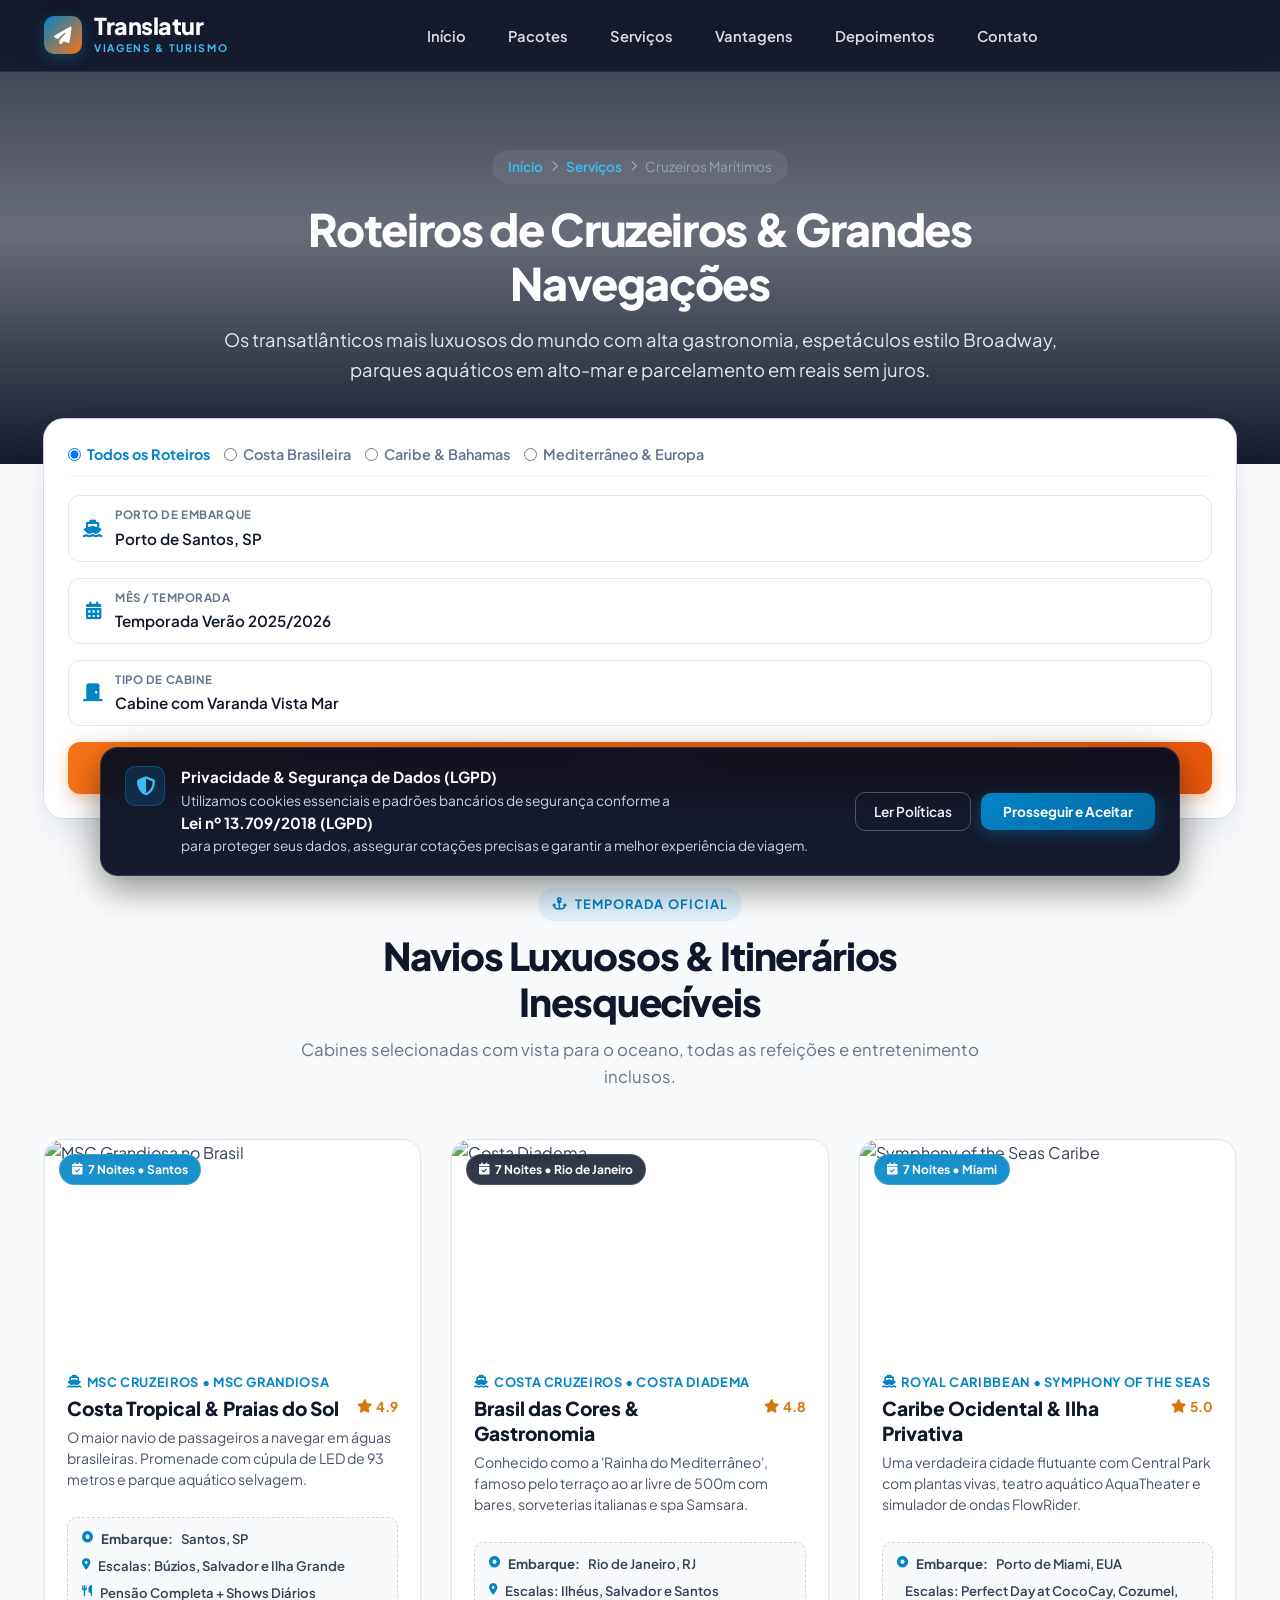
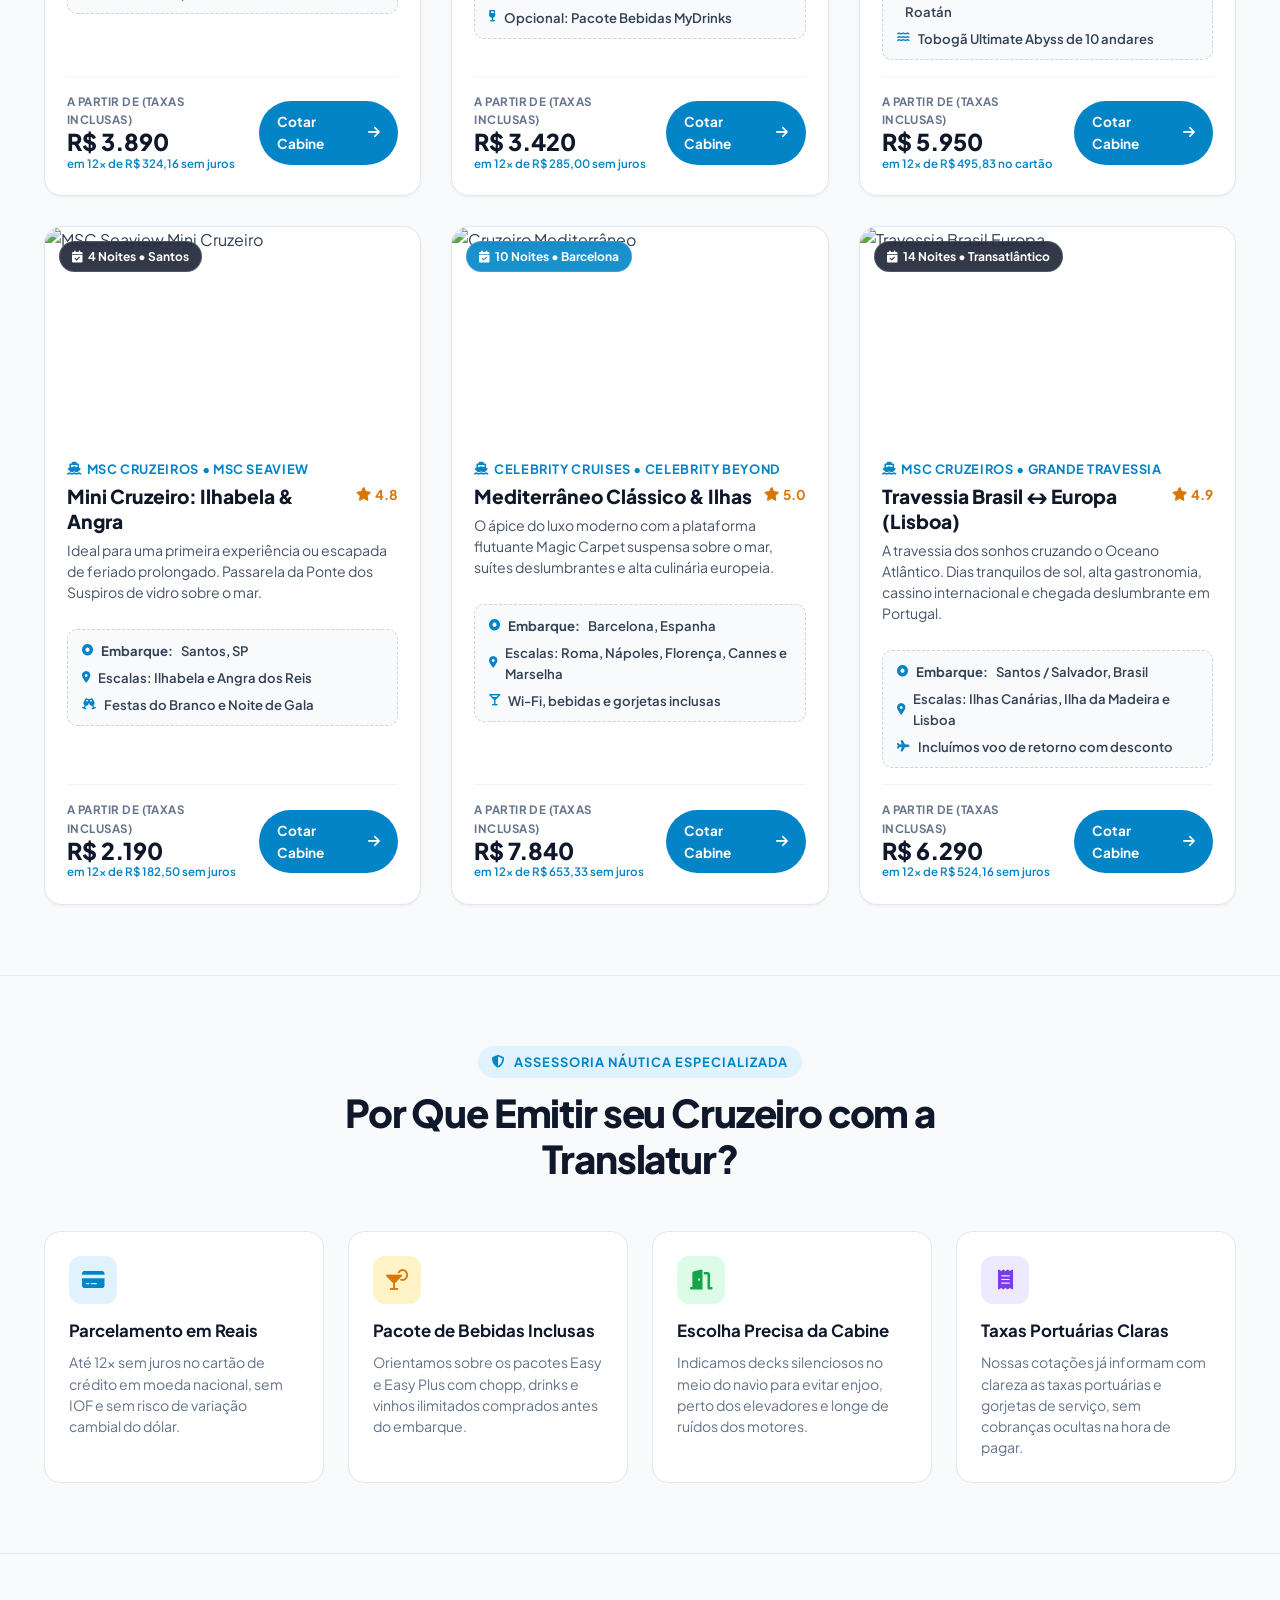
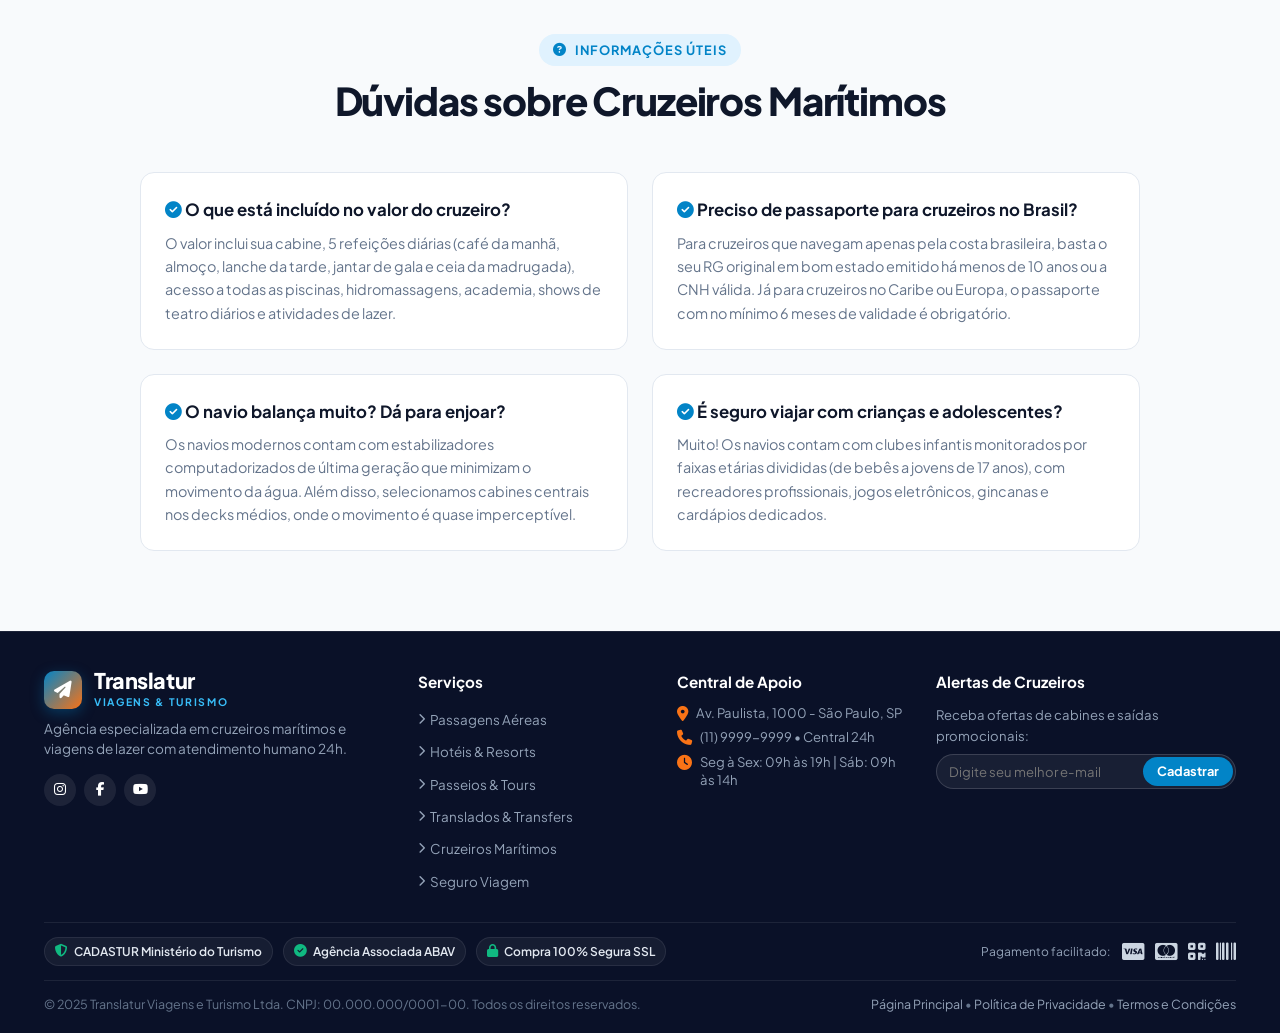
==== commit 2e9d18ab: "feat: implementar selecao de tipo de viagem, planejador multi-destinos, sanitizacao contra XSS e con" ====
--- a/cruzeiros.html
+++ b/cruzeiros.html
@@ -3,6 +3,8 @@
 <head>
   <meta charset="UTF-8" />
   <meta name="viewport" content="width=device-width, initial-scale=1.0" />
+  <meta http-equiv="X-Content-Type-Options" content="nosniff" />
+  <meta name="referrer" content="strict-origin-when-cross-origin" />
   <title>Cruzeiros Marítimos & Grandes Roteiros • Translatur Viagens</title>
   <meta name="description" content="Navegue pela costa brasileira, Caribe e Mediterrâneo nos navios mais modernos da MSC, Costa e Royal Caribbean. Em até 12x sem juros em reais." />
   
@@ -170,7 +172,7 @@
                 <span class="val">R$ 3.890</span>
                 <span class="sub">em 12x de R$ 324,16 sem juros</span>
               </div>
-              <a href="https://wa.me/5511999999999?text=Ol%C3%A1!%20Quero%20cotar%20o%20MSC%20Grandiosa%20na%20Translatur." target="_blank" class="btn-subpage-book">
+              <a href="https://wa.me/5511999999999?text=Ol%C3%A1!%20Quero%20cotar%20o%20MSC%20Grandiosa%20na%20Translatur." target="_blank" rel="noopener noreferrer" class="btn-subpage-book">
                 Cotar Cabine <i class="fas fa-arrow-right"></i>
               </a>
             </div>
@@ -201,7 +203,7 @@
                 <span class="val">R$ 3.420</span>
                 <span class="sub">em 12x de R$ 285,00 sem juros</span>
               </div>
-              <a href="https://wa.me/5511999999999?text=Ol%C3%A1!%20Quero%20cotar%20o%20Costa%20Diadema%20na%20Translatur." target="_blank" class="btn-subpage-book">
+              <a href="https://wa.me/5511999999999?text=Ol%C3%A1!%20Quero%20cotar%20o%20Costa%20Diadema%20na%20Translatur." target="_blank" rel="noopener noreferrer" class="btn-subpage-book">
                 Cotar Cabine <i class="fas fa-arrow-right"></i>
               </a>
             </div>
@@ -232,7 +234,7 @@
                 <span class="val">R$ 5.950</span>
                 <span class="sub">em 12x de R$ 495,83 no cartão</span>
               </div>
-              <a href="https://wa.me/5511999999999?text=Ol%C3%A1!%20Quero%20cotar%20o%20Symphony%20of%20the%20Seas." target="_blank" class="btn-subpage-book">
+              <a href="https://wa.me/5511999999999?text=Ol%C3%A1!%20Quero%20cotar%20o%20Symphony%20of%20the%20Seas." target="_blank" rel="noopener noreferrer" class="btn-subpage-book">
                 Cotar Cabine <i class="fas fa-arrow-right"></i>
               </a>
             </div>
@@ -263,7 +265,7 @@
                 <span class="val">R$ 2.190</span>
                 <span class="sub">em 12x de R$ 182,50 sem juros</span>
               </div>
-              <a href="https://wa.me/5511999999999?text=Ol%C3%A1!%20Quero%20cotar%20o%20mini%20cruzeiro%20MSC%20Seaview." target="_blank" class="btn-subpage-book">
+              <a href="https://wa.me/5511999999999?text=Ol%C3%A1!%20Quero%20cotar%20o%20mini%20cruzeiro%20MSC%20Seaview." target="_blank" rel="noopener noreferrer" class="btn-subpage-book">
                 Cotar Cabine <i class="fas fa-arrow-right"></i>
               </a>
             </div>
@@ -294,7 +296,7 @@
                 <span class="val">R$ 7.840</span>
                 <span class="sub">em 12x de R$ 653,33 sem juros</span>
               </div>
-              <a href="https://wa.me/5511999999999?text=Ol%C3%A1!%20Quero%20cotar%20cruzeiro%20no%20Mediterr%C3%A2neo." target="_blank" class="btn-subpage-book">
+              <a href="https://wa.me/5511999999999?text=Ol%C3%A1!%20Quero%20cotar%20cruzeiro%20no%20Mediterr%C3%A2neo." target="_blank" rel="noopener noreferrer" class="btn-subpage-book">
                 Cotar Cabine <i class="fas fa-arrow-right"></i>
               </a>
             </div>
@@ -325,7 +327,7 @@
                 <span class="val">R$ 6.290</span>
                 <span class="sub">em 12x de R$ 524,16 sem juros</span>
               </div>
-              <a href="https://wa.me/5511999999999?text=Ol%C3%A1!%20Quero%20cotar%20a%20Travessia%20Transatl%C3%A2ntica." target="_blank" class="btn-subpage-book">
+              <a href="https://wa.me/5511999999999?text=Ol%C3%A1!%20Quero%20cotar%20a%20Travessia%20Transatl%C3%A2ntica." target="_blank" rel="noopener noreferrer" class="btn-subpage-book">
                 Cotar Cabine <i class="fas fa-arrow-right"></i>
               </a>
             </div>
--- a/styles/main.css
+++ b/styles/main.css
@@ -404,4 +404,197 @@
     justify-content: center;
     border-radius: 50%;
   }
+}
+
+/* ==========================================================================
+   Banner de Conformidade LGPD & Cookies (Lei 13.709/2018)
+   ========================================================================== */
+.lgpd-banner {
+  position: fixed;
+  bottom: 24px;
+  left: 24px;
+  right: 24px;
+  max-width: 1080px;
+  margin: 0 auto;
+  background: rgba(8, 14, 33, 0.95);
+  backdrop-filter: blur(14px);
+  -webkit-backdrop-filter: blur(14px);
+  border: 1px solid rgba(255, 255, 255, 0.12);
+  border-radius: 18px;
+  padding: 18px 24px;
+  color: #ffffff;
+  display: flex;
+  align-items: center;
+  justify-content: space-between;
+  gap: 20px;
+  box-shadow: 0 12px 36px rgba(0, 0, 0, 0.45);
+  z-index: 9990;
+  transform: translateY(120%);
+  opacity: 0;
+  transition: transform 0.4s cubic-bezier(0.16, 1, 0.3, 1), opacity 0.4s ease;
+}
+
+.lgpd-banner.show {
+  transform: translateY(0);
+  opacity: 1;
+}
+
+.lgpd-content {
+  display: flex;
+  align-items: flex-start;
+  gap: 16px;
+  flex: 1;
+}
+
+.lgpd-icon {
+  width: 40px;
+  height: 40px;
+  border-radius: 10px;
+  background: rgba(2, 132, 199, 0.2);
+  border: 1px solid rgba(2, 132, 199, 0.4);
+  color: #38bdf8;
+  display: flex;
+  align-items: center;
+  justify-content: center;
+  font-size: 1.2rem;
+  flex-shrink: 0;
+}
+
+.lgpd-text {
+  font-size: 0.86rem;
+  line-height: 1.5;
+  color: #cbd5e1;
+}
+
+.lgpd-text strong {
+  color: #ffffff;
+  display: block;
+  font-size: 0.95rem;
+  margin-bottom: 2px;
+}
+
+.lgpd-actions {
+  display: flex;
+  align-items: center;
+  gap: 10px;
+  flex-shrink: 0;
+}
+
+.btn-lgpd-pref {
+  padding: 10px 18px;
+  background: transparent;
+  border: 1px solid rgba(255, 255, 255, 0.25);
+  color: #f1f5f9;
+  border-radius: 10px;
+  font-size: 0.85rem;
+  font-weight: 600;
+  cursor: pointer;
+  transition: all 0.2s ease;
+  white-space: nowrap;
+}
+
+.btn-lgpd-pref:hover {
+  background: rgba(255, 255, 255, 0.1);
+  border-color: #ffffff;
+}
+
+.btn-lgpd-accept {
+  padding: 10px 22px;
+  background: linear-gradient(135deg, #0284c7 0%, #0369a1 100%);
+  color: #ffffff;
+  border: none;
+  border-radius: 10px;
+  font-size: 0.85rem;
+  font-weight: 700;
+  cursor: pointer;
+  transition: all 0.2s ease;
+  white-space: nowrap;
+  box-shadow: 0 4px 14px rgba(2, 132, 199, 0.35);
+}
+
+.btn-lgpd-accept:hover {
+  background: linear-gradient(135deg, #0369a1 0%, #075985 100%);
+  transform: translateY(-1px);
+}
+
+@media (max-width: 768px) {
+  .lgpd-banner {
+    bottom: 12px;
+    left: 12px;
+    right: 12px;
+    flex-direction: column;
+    align-items: stretch;
+    padding: 16px;
+    gap: 14px;
+  }
+
+  .lgpd-actions {
+    flex-direction: column;
+  }
+
+  .btn-lgpd-pref,
+  .btn-lgpd-accept {
+    width: 100%;
+    text-align: center;
+    padding: 12px;
+  }
+}
+
+/* Modal de Políticas e Governança */
+.compliance-modal-card {
+  max-width: 750px !important;
+  max-height: 85vh;
+  overflow-y: auto;
+  padding: 32px;
+}
+
+.compliance-modal-card h2 {
+  font-size: 1.5rem;
+  font-weight: 800;
+  color: #0f172a;
+  margin-bottom: 8px;
+  display: flex;
+  align-items: center;
+  gap: 10px;
+}
+
+.compliance-modal-card h3 {
+  font-size: 1.1rem;
+  font-weight: 700;
+  color: #1e293b;
+  margin: 20px 0 8px 0;
+}
+
+.compliance-modal-card p,
+.compliance-modal-card li {
+  font-size: 0.92rem;
+  color: #475569;
+  line-height: 1.6;
+}
+
+.compliance-modal-card ul {
+  padding-left: 20px;
+  margin-bottom: 14px;
+}
+
+.compliance-badge-grid {
+  display: grid;
+  grid-template-columns: repeat(auto-fit, minmax(200px, 1fr));
+  gap: 12px;
+  margin: 20px 0;
+}
+
+.compliance-badge-card {
+  background: #f8fafc;
+  border: 1px solid #e2e8f0;
+  border-radius: 10px;
+  padding: 12px;
+  font-size: 0.85rem;
+  color: #334155;
+}
+
+.compliance-badge-card strong {
+  color: #0284c7;
+  display: block;
+  margin-bottom: 4px;
 }
--- a/styles/search.css
+++ b/styles/search.css
@@ -66,7 +66,58 @@
 
 /* Formulário Principal de Busca */
 .search-form {
-  padding-top: 16px;
+  padding-top: 14px;
+}
+
+/* Seletor de Tipo de Viagem (Ida e Volta, Somente Ida, Múltiplos Destinos) */
+.trip-type-bar {
+  display: flex;
+  align-items: center;
+  gap: 10px;
+  padding: 0 4px 14px 4px;
+  border-bottom: 1px solid #f1f5f9;
+  margin-bottom: 14px;
+  flex-wrap: wrap;
+}
+
+.trip-type-btn {
+  display: inline-flex;
+  align-items: center;
+  gap: 8px;
+  background: #f8fafc;
+  color: #475569;
+  border: 1px solid #e2e8f0;
+  border-radius: var(--radius-full);
+  padding: 6px 14px;
+  font-size: 0.84rem;
+  font-weight: 600;
+  cursor: pointer;
+  transition: all 0.2s cubic-bezier(0.16, 1, 0.3, 1);
+  user-select: none;
+}
+
+.trip-type-btn i {
+  font-size: 0.78rem;
+  color: #64748b;
+  transition: color 0.2s ease;
+}
+
+.trip-type-btn:hover {
+  background: #f1f5f9;
+  color: #0284c7;
+  border-color: #cbd5e1;
+}
+
+.trip-type-btn.active {
+  background: #e0f2fe;
+  color: #0369a1;
+  border-color: #38bdf8;
+  box-shadow: 0 2px 8px rgba(2, 132, 199, 0.12);
+  font-weight: 700;
+}
+
+.trip-type-btn.active i {
+  color: #0284c7;
 }
 
 .search-grid {
@@ -136,6 +187,8 @@
   font-weight: 600;
   color: #0f172a;
   width: 100%;
+  height: 24px;
+  line-height: 24px;
 }
 
 .field-info input::placeholder {
@@ -307,6 +360,26 @@
   transform: scale(1.15);
 }
 
+/* Modo Somente Ida: Campo de volta desabilitado com clareza visual */
+.search-dates-row.one-way-mode #return-date-box {
+  opacity: 0.38;
+  cursor: not-allowed !important;
+  background-color: #f8fafc;
+}
+
+.search-dates-row.one-way-mode #return-date-box input {
+  cursor: not-allowed !important;
+  pointer-events: none;
+}
+
+.search-dates-row.one-way-mode #return-date-box label::after {
+  content: ' (Desativado)';
+  font-size: 0.65rem;
+  color: #94a3b8;
+  font-weight: 500;
+  text-transform: none;
+}
+
 /* Popover de Passageiros */
 .passengers-popover {
   position: absolute;
@@ -869,4 +942,233 @@
   .packages-grid {
     grid-template-columns: 1fr;
   }
+}
+
+/* ==========================================================================
+   Modal Avançado de Múltiplos Destinos
+   ========================================================================== */
+.multi-city-modal-card {
+  max-width: 680px !important;
+  max-height: 90vh;
+  overflow-y: auto;
+  padding: 30px;
+}
+
+.multi-city-header {
+  margin-bottom: 22px;
+  text-align: left;
+}
+
+.multi-city-badge {
+  display: inline-flex;
+  align-items: center;
+  gap: 6px;
+  background-color: #e0f2fe;
+  color: #0284c7;
+  font-size: 0.78rem;
+  font-weight: 700;
+  padding: 4px 12px;
+  border-radius: 9999px;
+  margin-bottom: 8px;
+}
+
+.multi-city-header h2 {
+  font-size: 1.55rem;
+  font-weight: 800;
+  color: #0f172a;
+  margin-bottom: 6px;
+  letter-spacing: -0.02em;
+}
+
+.multi-city-header p {
+  font-size: 0.9rem;
+  color: #64748b;
+  line-height: 1.5;
+}
+
+.multi-city-segments-list {
+  display: flex;
+  flex-direction: column;
+  gap: 14px;
+  margin-bottom: 16px;
+}
+
+.multi-city-segment-card {
+  background-color: #f8fafc;
+  border: 1px solid #e2e8f0;
+  border-radius: 14px;
+  padding: 16px;
+  transition: border-color 0.2s ease;
+}
+
+.multi-city-segment-card:hover {
+  border-color: #cbd5e1;
+}
+
+.segment-header-row {
+  display: flex;
+  justify-content: space-between;
+  align-items: center;
+  margin-bottom: 12px;
+}
+
+.segment-num-badge {
+  font-size: 0.8rem;
+  font-weight: 700;
+  color: #0284c7;
+  display: flex;
+  align-items: center;
+  gap: 6px;
+}
+
+.btn-remove-segment {
+  background: none;
+  border: none;
+  color: #ef4444;
+  font-size: 0.78rem;
+  font-weight: 600;
+  cursor: pointer;
+  display: flex;
+  align-items: center;
+  gap: 4px;
+  padding: 4px 8px;
+  border-radius: 6px;
+  transition: background-color 0.2s ease;
+}
+
+.btn-remove-segment:hover {
+  background-color: #fee2e2;
+}
+
+.segment-inputs-grid {
+  display: grid;
+  grid-template-columns: 1fr 1fr 160px;
+  gap: 12px;
+}
+
+@media (max-width: 640px) {
+  .segment-inputs-grid {
+    grid-template-columns: 1fr;
+  }
+}
+
+.segment-field {
+  display: flex;
+  flex-direction: column;
+  gap: 4px;
+}
+
+.segment-field label {
+  font-size: 0.75rem;
+  font-weight: 700;
+  color: #475569;
+  display: flex;
+  align-items: center;
+  gap: 5px;
+}
+
+.segment-field input {
+  padding: 10px 12px;
+  border-radius: 8px;
+  border: 1px solid #cbd5e1;
+  font-size: 0.88rem;
+  color: #0f172a;
+  background-color: #ffffff;
+  outline: none;
+  transition: all 0.2s ease;
+  font-family: inherit;
+}
+
+.segment-field input:focus {
+  border-color: #0284c7;
+  box-shadow: 0 0 0 3px rgba(2, 132, 199, 0.15);
+}
+
+.btn-add-segment {
+  width: 100%;
+  padding: 11px;
+  background-color: #f1f5f9;
+  border: 1px dashed #0284c7;
+  border-radius: 10px;
+  color: #0284c7;
+  font-size: 0.88rem;
+  font-weight: 700;
+  cursor: pointer;
+  display: flex;
+  align-items: center;
+  justify-content: center;
+  gap: 8px;
+  margin-bottom: 20px;
+  transition: all 0.2s ease;
+}
+
+.btn-add-segment:hover {
+  background-color: #e0f2fe;
+}
+
+.multi-city-passengers-bar {
+  display: flex;
+  align-items: center;
+  gap: 12px;
+  background-color: #f8fafc;
+  border: 1px solid #e2e8f0;
+  border-radius: 10px;
+  padding: 12px 16px;
+  margin-bottom: 20px;
+  flex-wrap: wrap;
+}
+
+.multi-city-passengers-bar .label {
+  font-size: 0.84rem;
+  font-weight: 700;
+  color: #475569;
+  display: flex;
+  align-items: center;
+  gap: 6px;
+}
+
+.multi-city-passengers-bar .controls {
+  display: flex;
+  align-items: center;
+  gap: 8px;
+  font-size: 0.88rem;
+}
+
+.multi-city-submit-box {
+  display: flex;
+  flex-direction: column;
+  gap: 8px;
+}
+
+.btn-submit-multi-city {
+  width: 100%;
+  padding: 15px;
+  background: linear-gradient(135deg, #10b981 0%, #059669 100%);
+  color: #ffffff;
+  border: none;
+  border-radius: 12px;
+  font-size: 1rem;
+  font-weight: 700;
+  cursor: pointer;
+  display: flex;
+  align-items: center;
+  justify-content: center;
+  gap: 10px;
+  box-shadow: 0 4px 14px rgba(16, 185, 129, 0.35);
+  transition: all 0.2s ease;
+}
+
+.btn-submit-multi-city:hover {
+  transform: translateY(-2px);
+  box-shadow: 0 6px 20px rgba(16, 185, 129, 0.45);
+}
+
+.multi-city-hint {
+  text-align: center;
+  font-size: 0.78rem;
+  color: #64748b;
+  display: flex;
+  align-items: center;
+  justify-content: center;
+  gap: 6px;
 }
